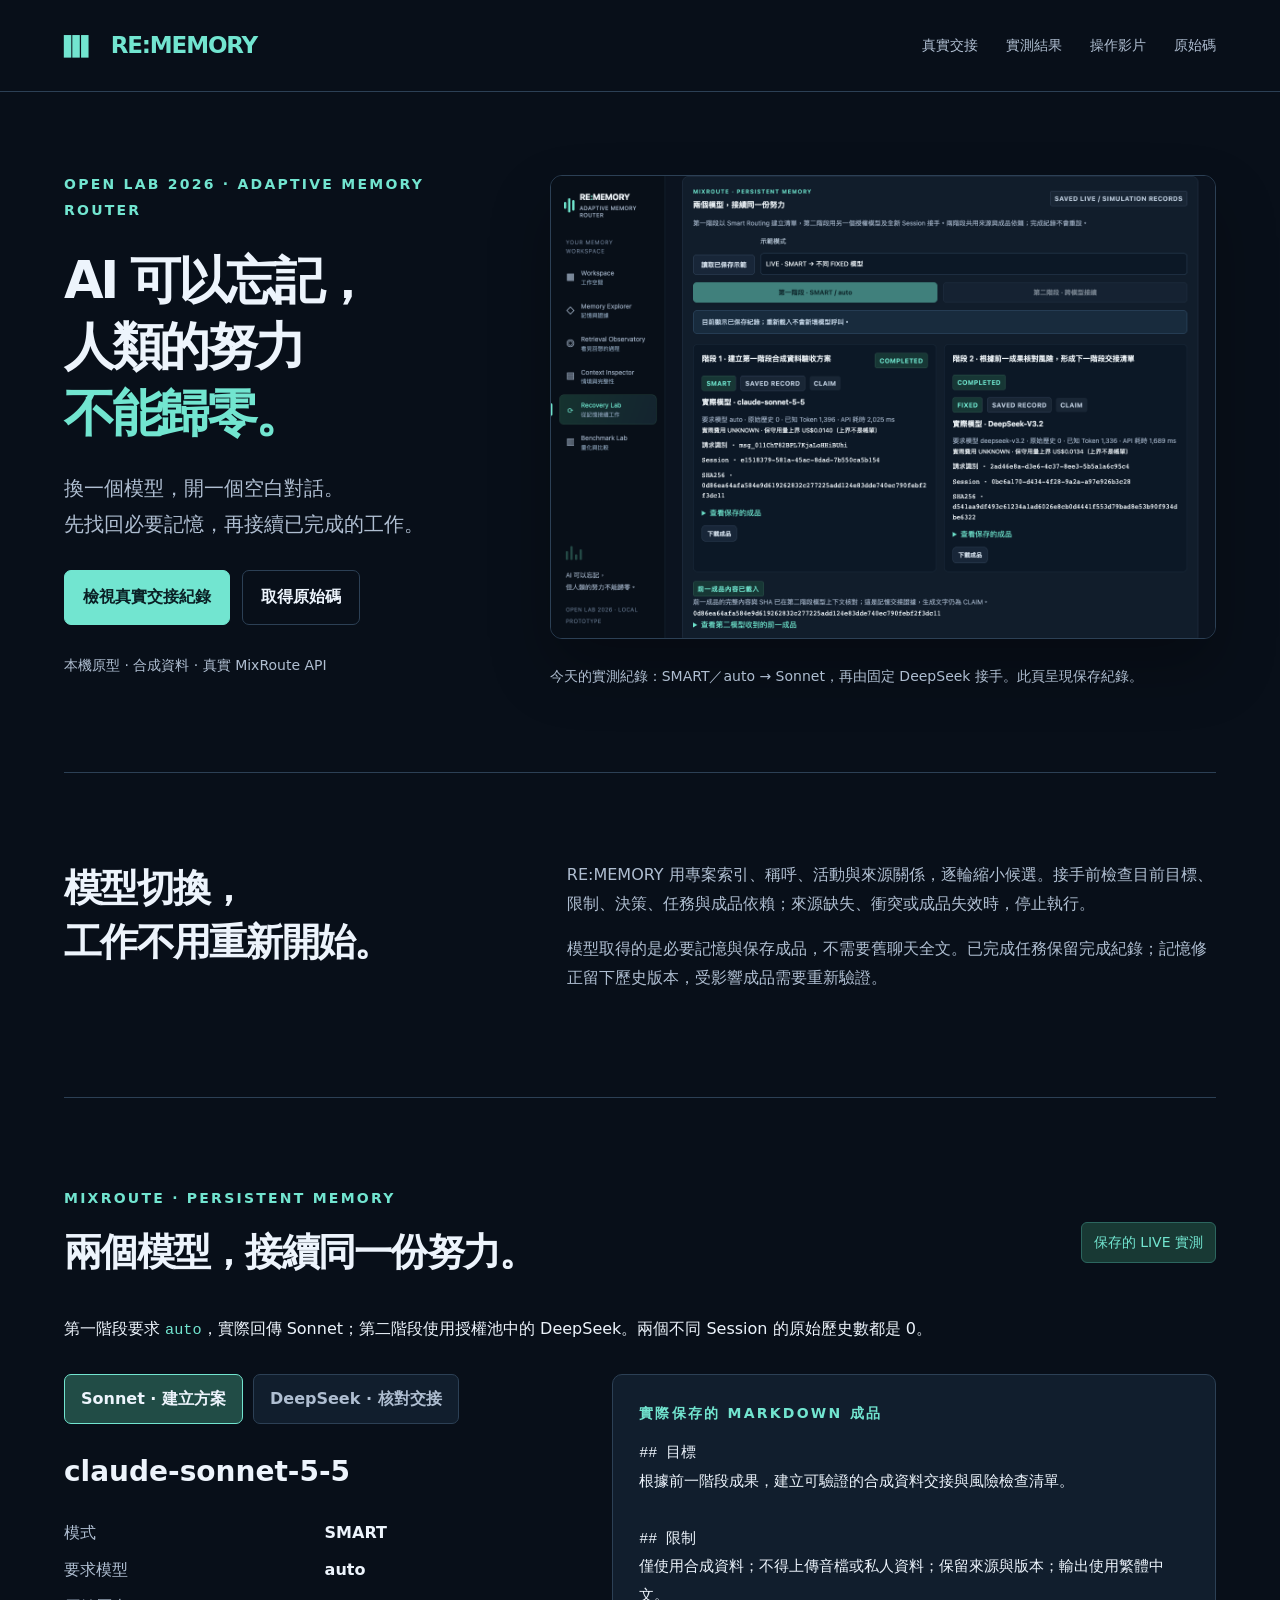
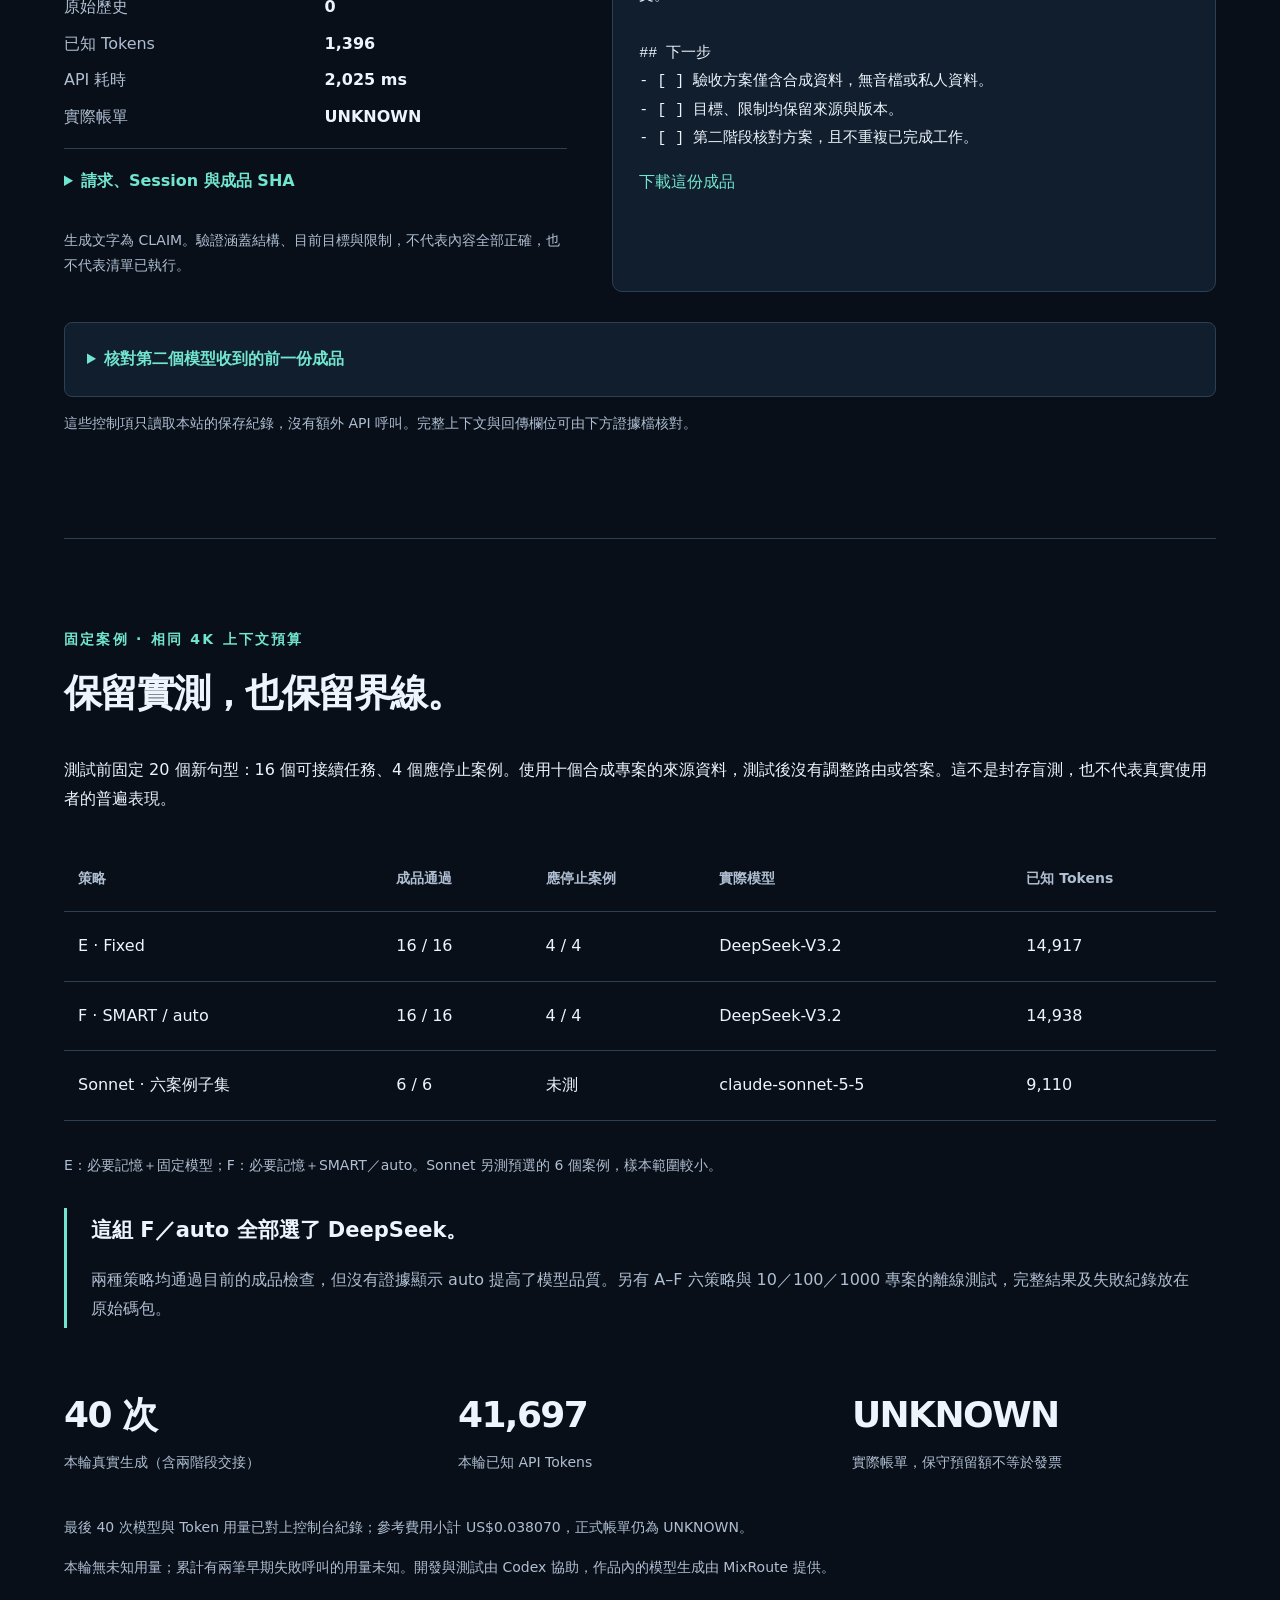
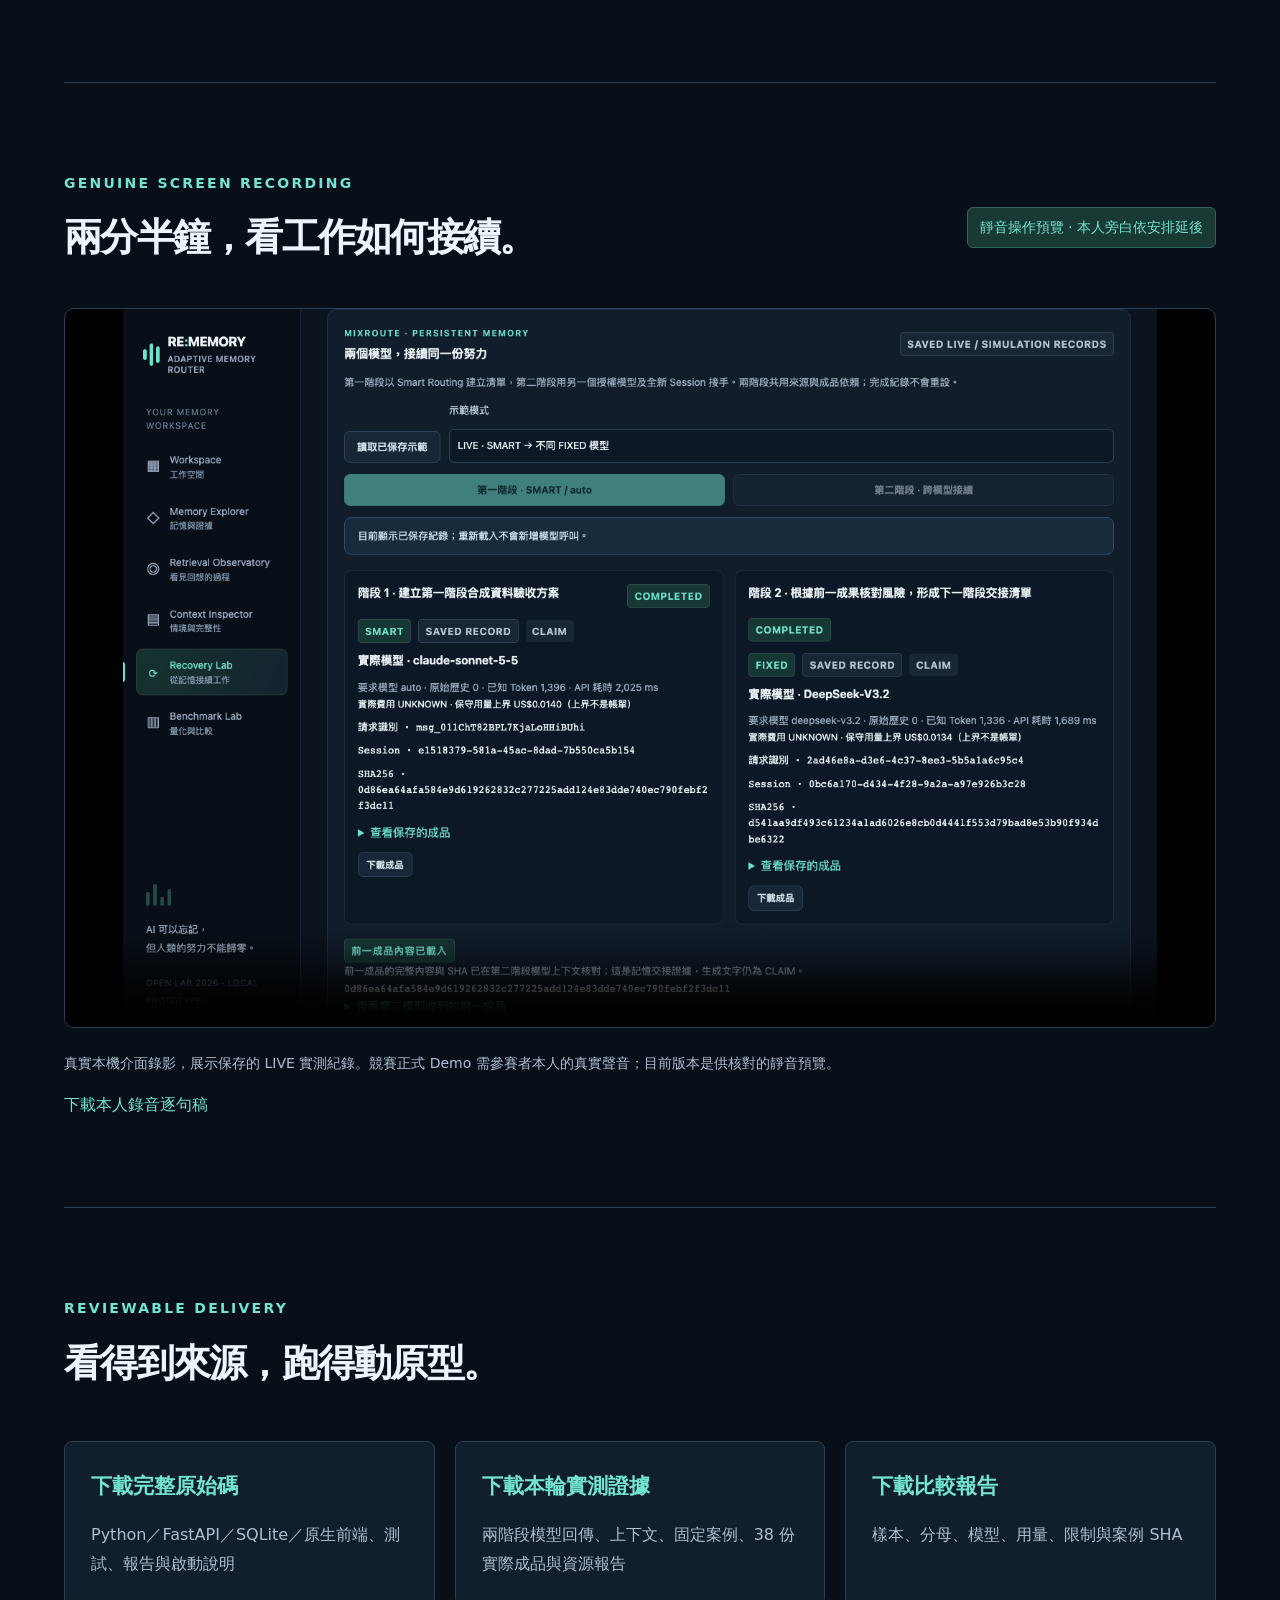
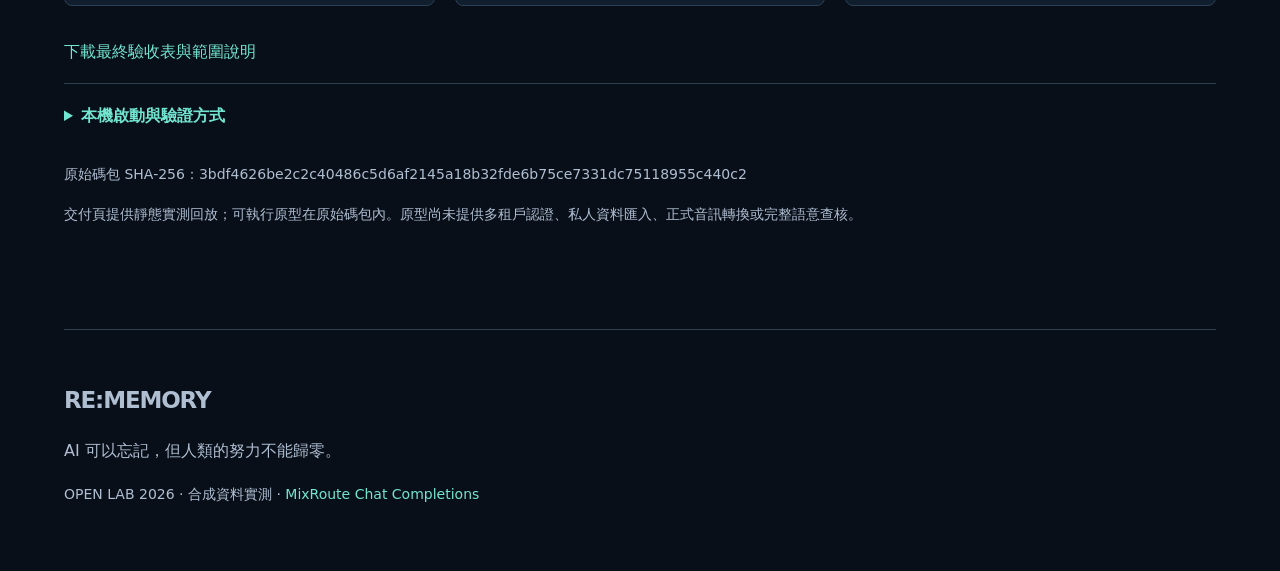
==== index.html @ b406cbd0 "Publish Traditional Chinese page and verified release downloads" ====
<!doctype html>
<html lang="zh-Hant"><head><meta charset="utf-8"><meta name="viewport" content="width=device-width,initial-scale=1"><meta name="description" content="RE:MEMORY 以持久化記憶，讓 MixRoute 模型在空白對話中接續既有成果。OPEN LAB 2026 合成資料實測與原始碼。"><title>RE:MEMORY · 讓努力被接續</title><link rel="stylesheet" href="style.css"><script src="app.js" defer></script></head>
<body><a class="skip" href="#main">跳至主要內容</a><header><a class="brand" href="#"><span class="mark" aria-hidden="true">▌▌▌</span> RE:MEMORY</a><nav aria-label="主要導覽"><a href="#handoff">真實交接</a><a href="#experiment">實測結果</a><a href="#demo">操作影片</a><a href="#download">原始碼</a></nav></header>
<main id="main"><section class="hero"><div><p class="eyebrow">OPEN LAB 2026 · ADAPTIVE MEMORY ROUTER</p><h1>AI 可以忘記，<br>人類的努力<br><em>不能歸零。</em></h1><p class="lead">換一個模型，開一個空白對話。<br>先找回必要記憶，再接續已完成的工作。</p><div class="actions"><a class="button" href="#handoff">檢視真實交接紀錄</a><a class="button secondary" href="#download">取得原始碼</a></div><p class="note">本機原型 · 合成資料 · 真實 MixRoute API</p></div><figure><img src="assets/live-interface.png" alt="RE:MEMORY 本機介面：Sonnet 與 DeepSeek 的保存成品、空白 Session 和前一成品載入證據" width="1440" height="1000"><figcaption>今天的實測紀錄：SMART／auto → Sonnet，再由固定 DeepSeek 接手。此頁呈現保存紀錄。</figcaption></figure></section>
<section class="principle"><h2>模型切換，<br>工作不用重新開始。</h2><div><p>RE:MEMORY 用專案索引、稱呼、活動與來源關係，逐輪縮小候選。接手前檢查目前目標、限制、決策、任務與成品依賴；來源缺失、衝突或成品失效時，停止執行。</p><p>模型取得的是必要記憶與保存成品，不需要舊聊天全文。已完成任務保留完成紀錄；記憶修正留下歷史版本，受影響成品需要重新驗證。</p></div></section>
<section id="handoff"><div class="section-heading"><div><p class="eyebrow">MIXROUTE · PERSISTENT MEMORY</p><h2>兩個模型，接續同一份努力。</h2></div><span class="badge">保存的 LIVE 實測</span></div><p>第一階段要求 <code>auto</code>，實際回傳 Sonnet；第二階段使用授權池中的 DeepSeek。兩個不同 Session 的原始歷史數都是 0。</p><div class="handoff"><div><div class="stage-selector" role="group" aria-label="檢視交接階段"><button id="stage1" aria-pressed="true">Sonnet · 建立方案</button><button id="stage2" aria-pressed="false">DeepSeek · 核對交接</button></div><h3 id="model-name"></h3><dl id="call-stats"></dl><details><summary>請求、Session 與成品 SHA</summary><div id="identifiers" class="mono"></div></details><p class="note">生成文字為 CLAIM。驗證涵蓋結構、目前目標與限制，不代表內容全部正確，也不代表清單已執行。</p></div><div class="artifact"><p class="eyebrow">實際保存的 MARKDOWN 成品</p><pre id="artifact-content" tabindex="0"></pre><a id="artifact-download" class="text-link" download>下載這份成品</a></div></div><details class="proof"><summary>核對第二個模型收到的前一份成品</summary><p id="proof-status"></p><p class="mono" id="proof-sha"></p><pre id="prior-content" tabindex="0"></pre></details><p class="note">這些控制項只讀取本站的保存紀錄，沒有額外 API 呼叫。完整上下文與回傳欄位可由下方證據檔核對。</p></section>
<section id="experiment"><div class="section-heading"><div><p class="eyebrow">固定案例 · 相同 4K 上下文預算</p><h2>保留實測，也保留界線。</h2></div></div><p>測試前固定 20 個新句型：16 個可接續任務、4 個應停止案例。使用十個合成專案的來源資料，測試後沒有調整路由或答案。這不是封存盲測，也不代表真實使用者的普遍表現。</p><div class="table-wrap"><table><thead><tr><th>策略</th><th>成品通過</th><th>應停止案例</th><th>實際模型</th><th>已知 Tokens</th></tr></thead><tbody id="benchmark-rows"></tbody></table></div><p class="note">E：必要記憶＋固定模型；F：必要記憶＋SMART／auto。Sonnet 另測預選的 6 個案例，樣本範圍較小。</p><div class="finding"><strong>這組 F／auto 全部選了 DeepSeek。</strong><p>兩種策略均通過目前的成品檢查，但沒有證據顯示 auto 提高了模型品質。另有 A–F 六策略與 10／100／1000 專案的離線測試，完整結果及失敗紀錄放在原始碼包。</p></div><div class="measurements"><div><strong>40 次</strong><span>本輪真實生成（含兩階段交接）</span></div><div><strong>41,697</strong><span>本輪已知 API Tokens</span></div><div><strong>UNKNOWN</strong><span>實際帳單，保守預留額不等於發票</span></div></div><p class="note">最後 40 次模型與 Token 用量已對上控制台紀錄；參考費用小計 US$0.038070，正式帳單仍為 UNKNOWN。</p><p class="note">本輪無未知用量；累計有兩筆早期失敗呼叫的用量未知。開發與測試由 Codex 協助，作品內的模型生成由 MixRoute 提供。</p></section>
<section id="demo"><div class="section-heading"><div><p class="eyebrow">GENUINE SCREEN RECORDING</p><h2>兩分半鐘，看工作如何接續。</h2></div><span class="badge" id="video-status">靜音操作預覽 · 本人旁白依安排延後</span></div><video controls preload="metadata" poster="assets/live-interface.png" aria-label="RE:MEMORY 真實操作錄影，靜音預覽"><source src="assets/screen-silent.mp4" type="video/mp4"><p>瀏覽器無法播放，請<a href="assets/screen-silent.mp4" download>下載操作影片</a>。</p></video><p class="note">真實本機介面錄影，展示保存的 LIVE 實測紀錄。競賽正式 Demo 需參賽者本人的真實聲音；目前版本是供核對的靜音預覽。</p><a class="text-link" href="assets/voiceover.txt" download>下載本人錄音逐句稿</a></section>
<section id="download"><div class="section-heading"><div><p class="eyebrow">REVIEWABLE DELIVERY</p><h2>看得到來源，跑得動原型。</h2></div></div><div class="downloads"><a href="assets/RE-MEMORY-source.zip" download><strong>下載完整原始碼</strong><span>Python／FastAPI／SQLite／原生前端、測試、報告與啟動說明</span></a><a href="assets/RE-MEMORY-evidence.zip" download><strong>下載本輪實測證據</strong><span>兩階段模型回傳、上下文、固定案例、38 份實際成品與資源報告</span></a><a href="assets/final-live-summary.md" download><strong>下載比較報告</strong><span>樣本、分母、模型、用量、限制與案例 SHA</span></a></div><p><a class="text-link" href="assets/acceptance.md" download>下載最終驗收表與範圍說明</a></p><details class="setup"><summary>本機啟動與驗證方式</summary><ol><li>解壓縮原始碼，依 README 安裝 Python 3.12 與依賴。</li><li>macOS 執行 <code>./start_mac.sh</code>；Windows 執行 <code>start_windows.bat</code>。</li><li>開啟 <code>http://127.0.0.1:8791</code>。本機 SIMULATION 不需要金鑰，也不消耗模型 Tokens。</li><li>需要真實生成時，將 <code>.env.example</code> 複製為本機 <code>.env</code>，填入自己的 MixRoute Key、授權模型池與核對過的單價。金鑰只留本機。</li><li>進入 Recovery Lab，準備兩階段示範。第一階段 SMART／auto；第二階段使用另一授權模型接續。完成紀錄不重設。</li></ol></details><p class="note" id="source-sha"></p><p class="note">交付頁提供靜態實測回放；可執行原型在原始碼包內。原型尚未提供多租戶認證、私人資料匯入、正式音訊轉換或完整語意查核。</p></section>
</main><footer><div class="brand">RE:MEMORY</div><p>AI 可以忘記，但人類的努力不能歸零。</p><p class="note">OPEN LAB 2026 · 合成資料實測 · <a href="https://api.mixroute.ai/v1/chat/completions">MixRoute Chat Completions</a></p></footer></body></html>
---- style.css ----
:root{color-scheme:dark;--bg:#080f19;--panel:#111e2d;--ink:#edf4fc;--muted:#afbed1;--teal:#72e5d0;--line:#2c4055;--sans:system-ui,-apple-system,BlinkMacSystemFont,"PingFang TC","Noto Sans TC",sans-serif}*{box-sizing:border-box}html{scroll-behavior:smooth;scroll-padding-top:95px}body{margin:0;background:var(--bg);color:var(--ink);font:16px/1.8 var(--sans)}a{color:var(--teal);text-decoration:none}a:hover{text-decoration:underline}button,summary,a:focus-visible{outline-offset:6px}header{padding:25px max(5vw,24px);display:flex;justify-content:space-between;align-items:center;border-bottom:1px solid var(--line);gap:25px}nav{display:flex;gap:28px;flex-wrap:wrap}nav a{font-size:14px;color:var(--muted)}.brand{font-size:23px;font-weight:850;letter-spacing:-.05em;white-space:nowrap}.mark{color:var(--teal);font-size:19px;letter-spacing:-6px;margin-right:14px}.skip{position:absolute;left:10px;top:-100px;z-index:10}.skip:focus{top:10px;background:var(--panel);padding:12px}main{max-width:1440px;margin:auto;padding:0 max(5vw,24px)}section{padding:88px 0;border-bottom:1px solid var(--line)}.hero{display:grid;grid-template-columns:.85fr 1.3fr;gap:50px;align-items:center;padding:80px 0}.eyebrow{font-size:14px;font-weight:750;letter-spacing:.16em;color:var(--teal);margin-top:0}h1{font-size:clamp(36px,4vw,64px);line-height:1.3;letter-spacing:-.065em;margin:24px 0}h1 em{font-style:normal;color:var(--teal)}h2{font-size:clamp(28px,3vw,42px);line-height:1.4;letter-spacing:-.045em;margin:0 0 20px}h3{font-size:28px;line-height:1.4;overflow-wrap:anywhere}.lead{font-size:20px;color:var(--muted)}figure{margin:0}figure img{width:100%;height:auto;border:1px solid var(--line);border-radius:12px;box-shadow:0 30px 60px #0004}figcaption{font-size:14px;color:var(--muted);margin-top:16px}.actions{display:flex;gap:12px;flex-wrap:wrap;margin:28px 0}.button{padding:12px 18px;background:var(--teal);color:#0a2025;font-weight:750;border:1px solid var(--teal);border-radius:7px;font-size:16px}.secondary{background:transparent;color:var(--ink);border-color:var(--line)}.note{font-size:14px;color:var(--muted);overflow-wrap:anywhere}.principle{display:grid;grid-template-columns:.8fr 1.2fr;gap:70px}.principle p{margin-top:0;color:var(--muted)}.section-heading{display:flex;justify-content:space-between;align-items:center;gap:20px}.badge{display:inline-block;border:1px solid #2c665f;background:#183934;color:var(--teal);border-radius:6px;padding:7px 12px;font-size:14px;white-space:nowrap}.handoff{display:grid;grid-template-columns:1fr 1.2fr;gap:45px;margin:30px 0}.stage-selector{display:flex;gap:10px}.stage-selector button{font:600 16px/1.5 var(--sans);padding:12px 16px;cursor:pointer;background:var(--panel);border:1px solid var(--line);border-radius:7px;color:var(--muted)}.stage-selector button[aria-pressed=true]{background:#214c46;border-color:var(--teal);color:var(--ink)}dl{display:grid;grid-template-columns:1fr 1fr;gap:8px 18px}dt{color:var(--muted)}dd{margin:0;font-weight:700;overflow-wrap:anywhere}.artifact{padding:26px;background:var(--panel);border:1px solid var(--line);border-radius:10px}pre{font:15px/1.9 ui-monospace,SFMono-Regular,Menlo,monospace;white-space:pre-wrap;overflow-wrap:anywhere;max-height:420px;overflow:auto;margin:14px 0}.mono{font:14px/1.8 ui-monospace,SFMono-Regular,Menlo,monospace;overflow-wrap:anywhere}.mono p{margin:15px 0}details{border-top:1px solid var(--line);padding:18px 0}summary{cursor:pointer;font-weight:700;color:var(--teal)}.proof{padding:22px;border:1px solid var(--line);border-radius:8px;background:var(--panel)}.proof pre{max-height:320px}.table-wrap{overflow-x:auto;margin:32px 0}table{width:100%;border-collapse:collapse;text-align:left}th,td{padding:20px 14px;border-bottom:1px solid var(--line);white-space:nowrap}th{font-size:14px;color:var(--muted)}.finding{border-left:3px solid var(--teal);padding:4px 24px;margin:30px 0}.finding strong{font-size:21px}.finding p{margin-bottom:0;color:var(--muted)}.measurements{display:grid;grid-template-columns:repeat(3,1fr);gap:30px;padding:25px 0}.measurements strong{display:block;font-size:36px;letter-spacing:-.045em}.measurements span{color:var(--muted);font-size:14px}video{width:100%;max-height:720px;background:#000;border:1px solid var(--line);border-radius:10px;margin-top:24px}.downloads{display:grid;grid-template-columns:repeat(3,1fr);gap:20px;margin:32px 0}.downloads a{display:block;padding:26px;background:var(--panel);border:1px solid var(--line);border-radius:8px;color:var(--ink)}.downloads strong{display:block;font-size:21px;color:var(--teal)}.downloads span{display:block;margin-top:15px;font-size:16px;color:var(--muted)}code{color:var(--teal);font-size:.95em}li{margin:15px 0}footer{max-width:1440px;margin:auto;padding:50px max(5vw,24px);color:var(--muted)}@media(max-width:1000px){.hero{grid-template-columns:1fr;gap:35px}figure{max-width:850px}.principle{gap:30px}.handoff{gap:25px}.section-heading{align-items:flex-start;flex-direction:column}.downloads{grid-template-columns:1fr}.downloads a{padding:22px}.hero h1 br:nth-of-type(2){display:none}}@media(max-width:700px){header{align-items:flex-start;flex-direction:column;padding:22px}nav{gap:22px}main{padding:0 22px}section{padding:55px 0}.hero{padding:45px 0}.hero h1 br:nth-of-type(2){display:inline}.principle,.handoff{grid-template-columns:1fr;gap:18px}.measurements{grid-template-columns:1fr;gap:20px}.badge{white-space:normal}.stage-selector{flex-wrap:wrap}.stage-selector button{flex:1;font-size:14px}h3{font-size:25px}.artifact{padding:18px}dl{grid-template-columns:1fr 1fr}footer{padding:40px 22px}}
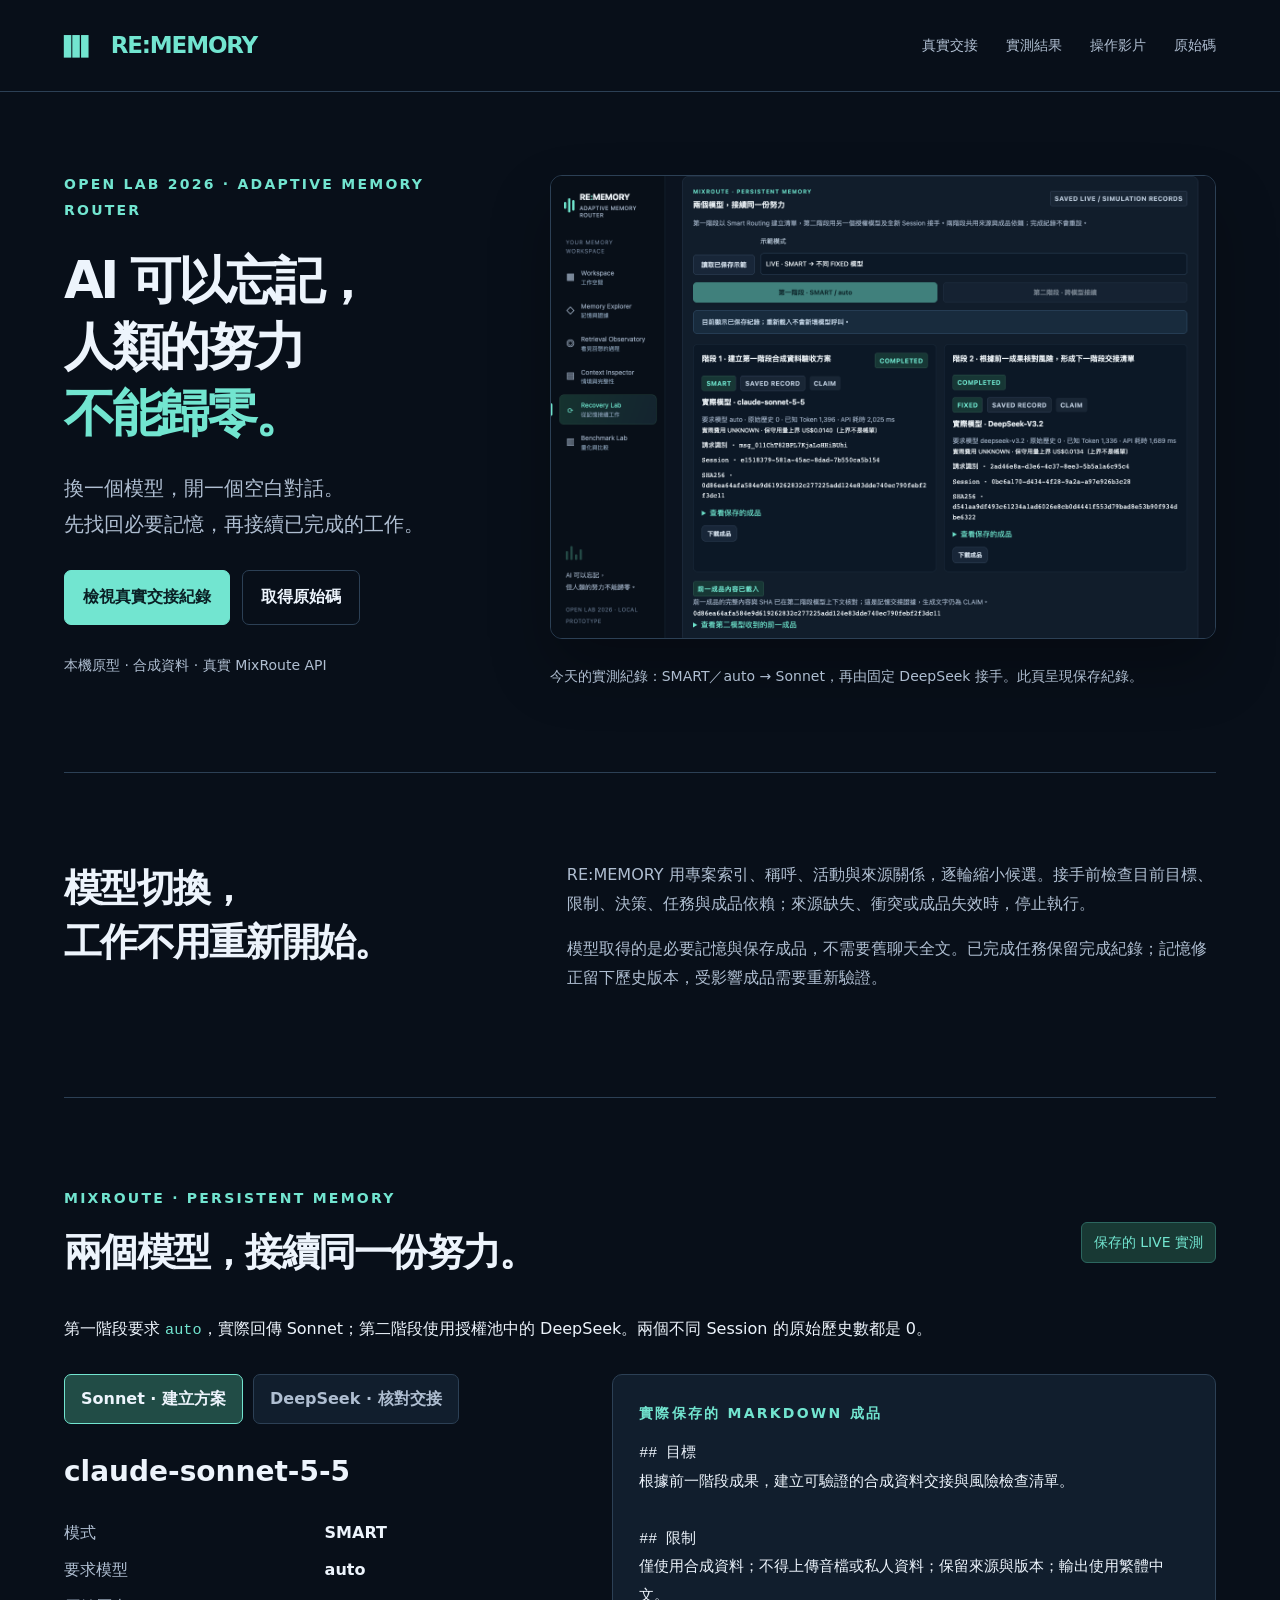
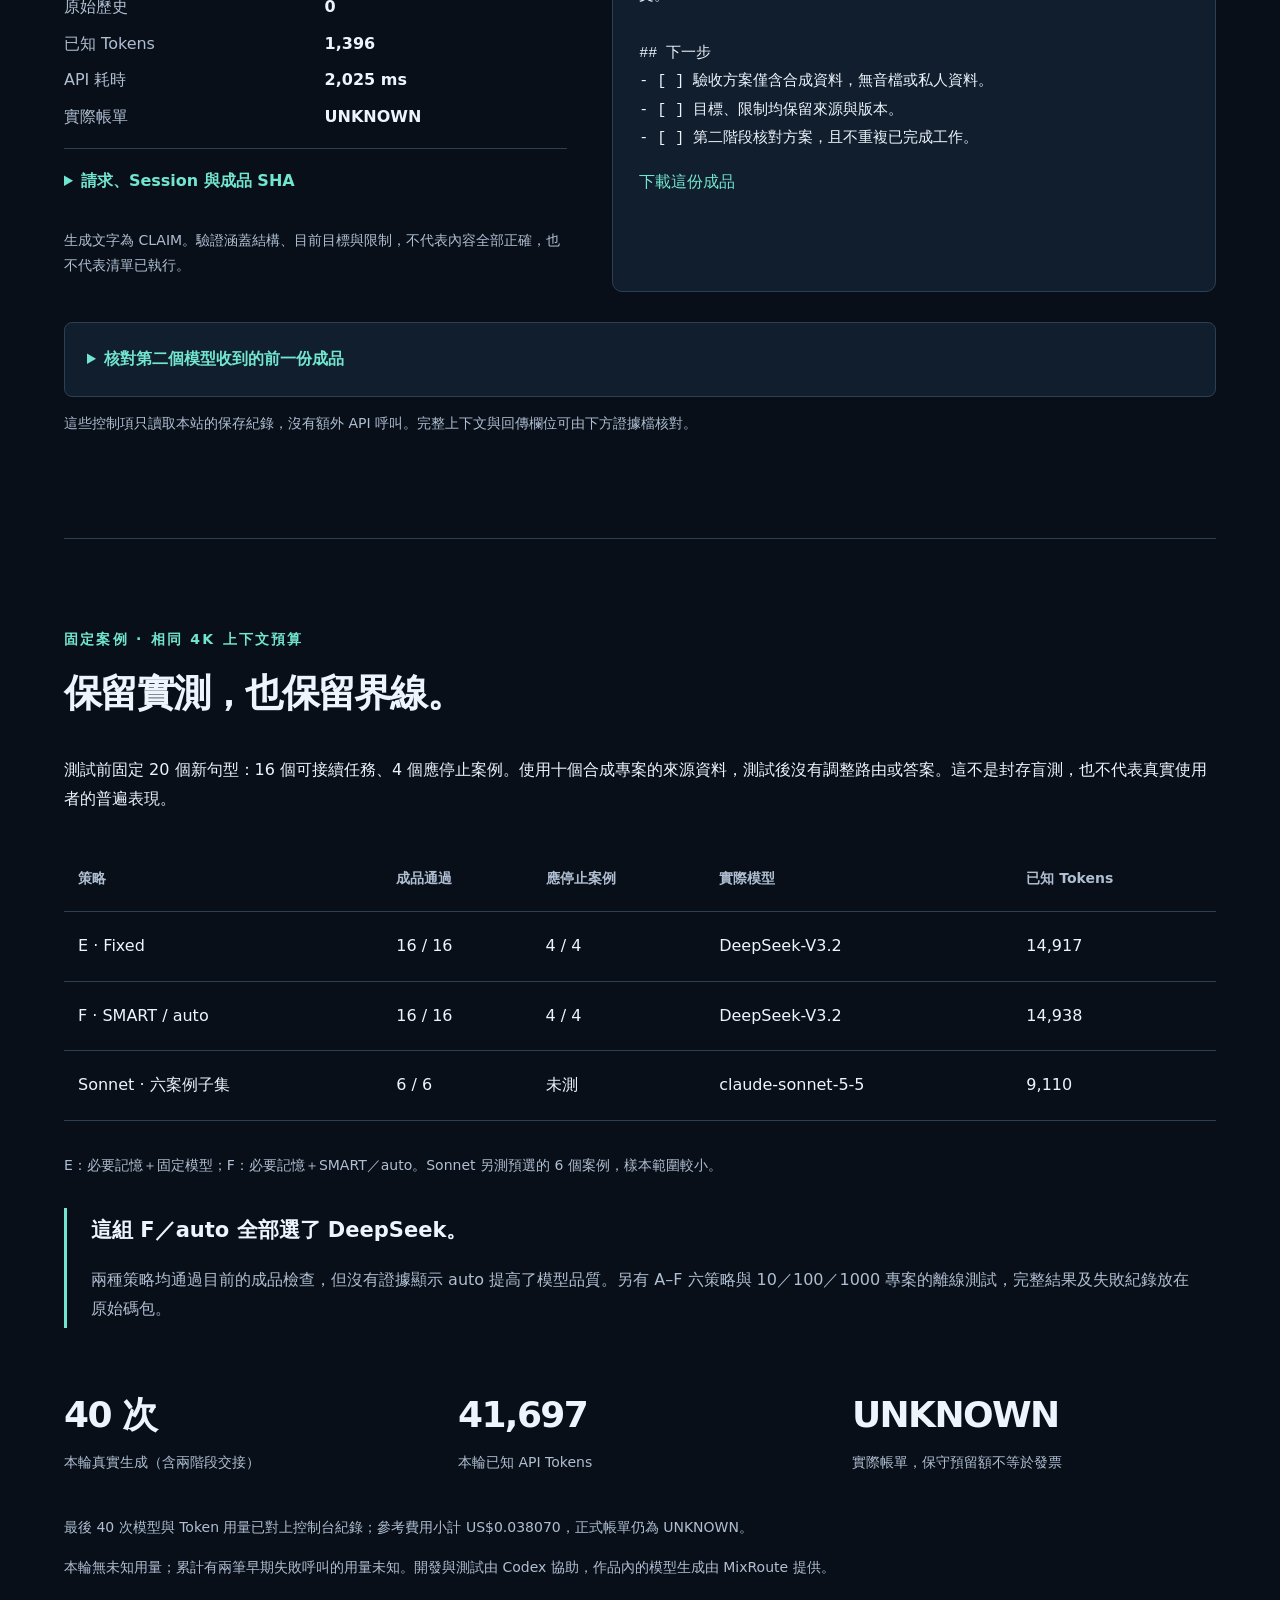
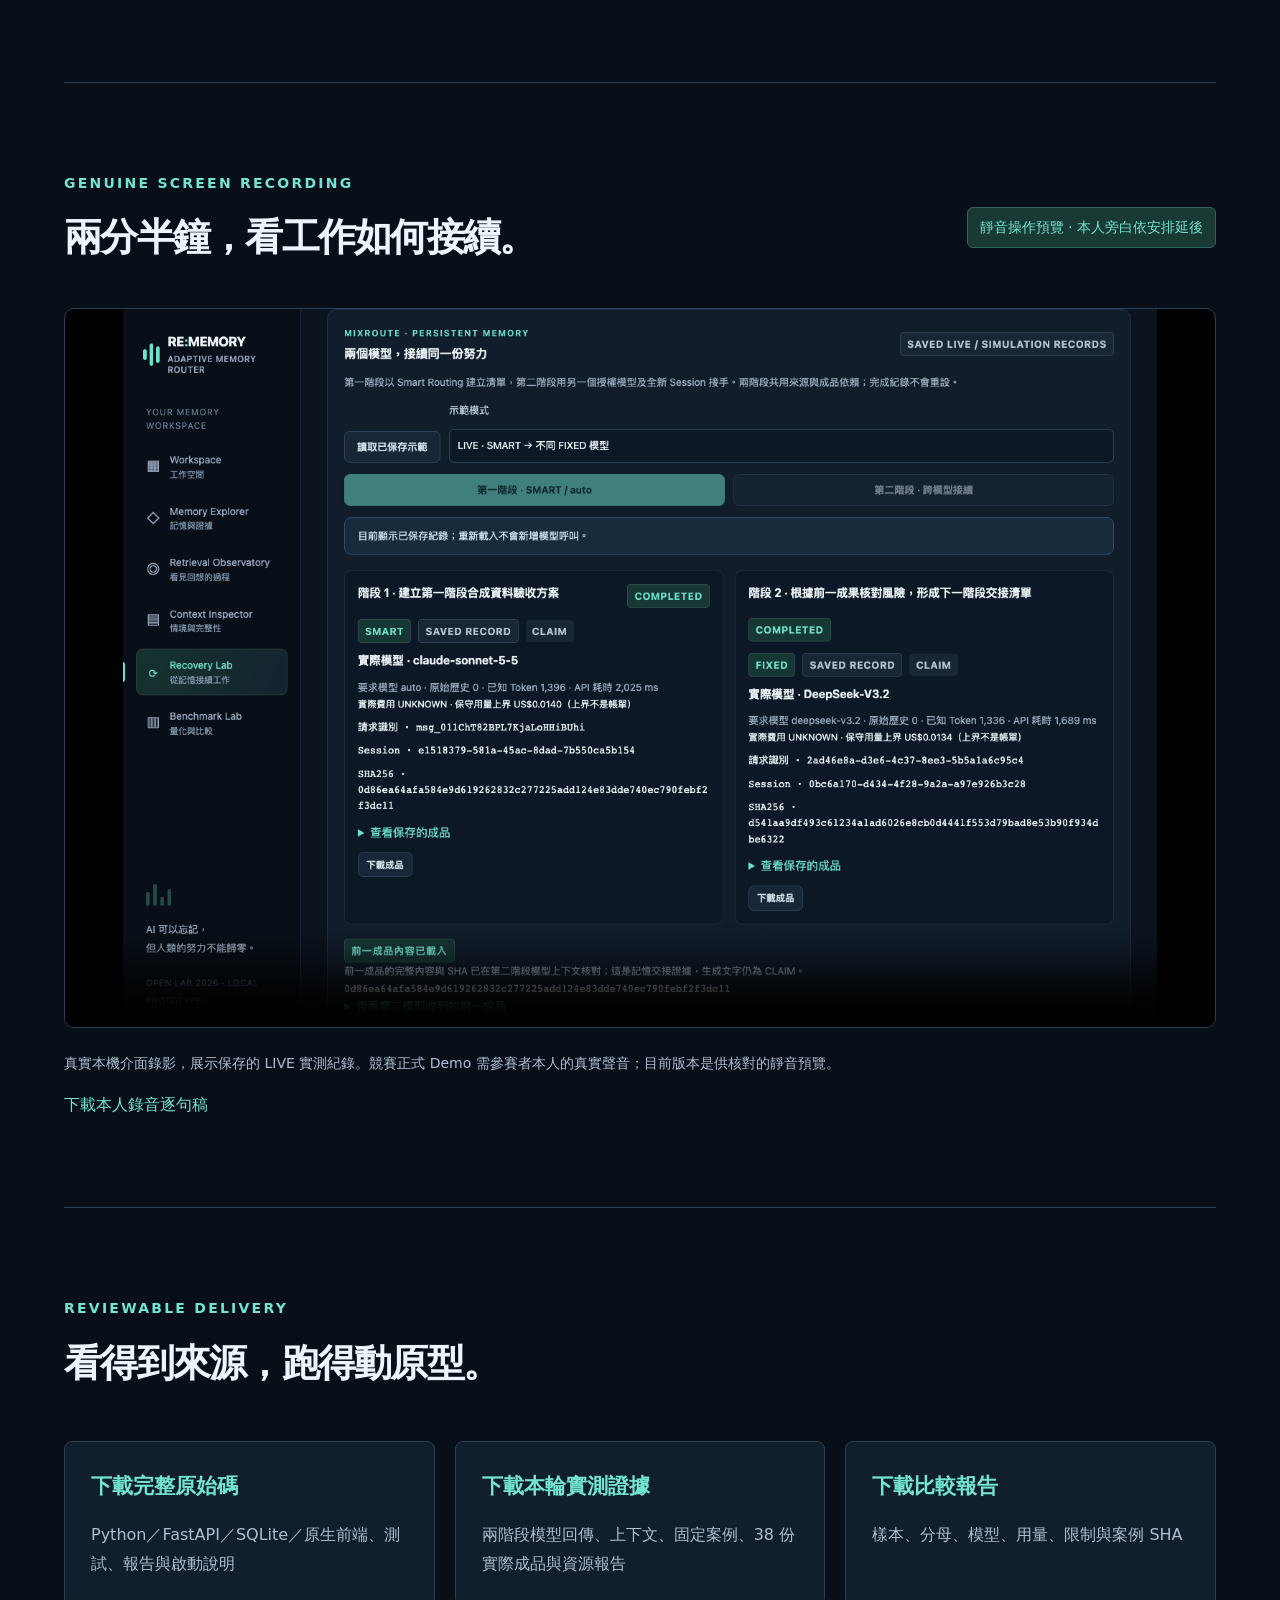
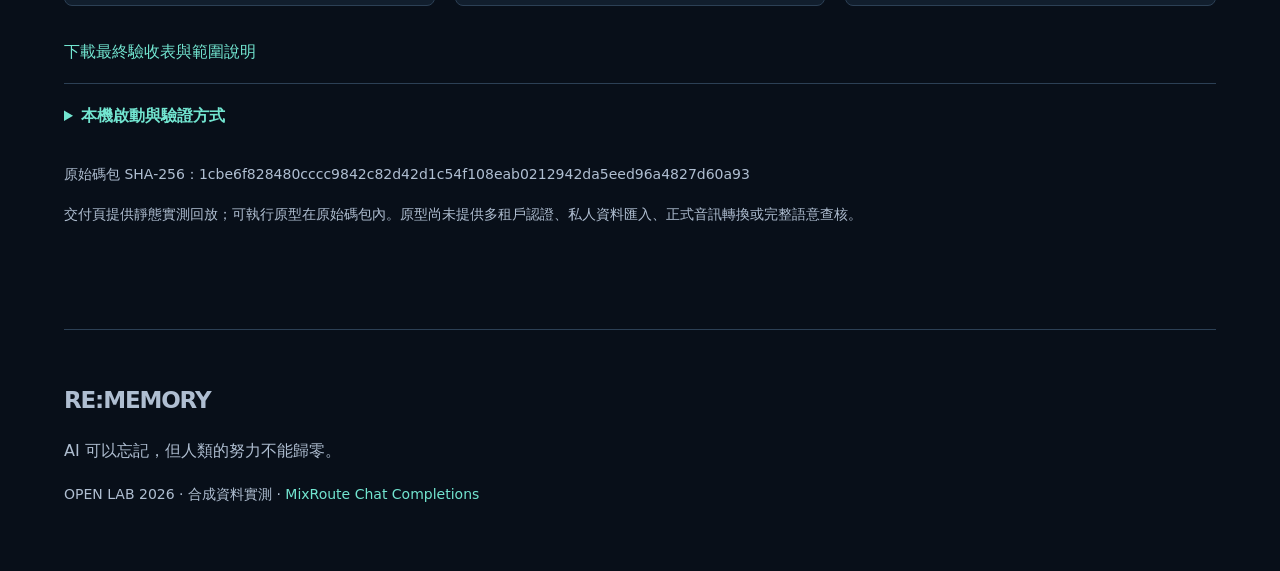
==== commit bc154087: "Update three-step usage and verified source download" ====
--- a/index.html
+++ b/index.html
@@ -6,5 +6,5 @@
 <section id="handoff"><div class="section-heading"><div><p class="eyebrow">MIXROUTE · PERSISTENT MEMORY</p><h2>兩個模型，接續同一份努力。</h2></div><span class="badge">保存的 LIVE 實測</span></div><p>第一階段要求 <code>auto</code>，實際回傳 Sonnet；第二階段使用授權池中的 DeepSeek。兩個不同 Session 的原始歷史數都是 0。</p><div class="handoff"><div><div class="stage-selector" role="group" aria-label="檢視交接階段"><button id="stage1" aria-pressed="true">Sonnet · 建立方案</button><button id="stage2" aria-pressed="false">DeepSeek · 核對交接</button></div><h3 id="model-name"></h3><dl id="call-stats"></dl><details><summary>請求、Session 與成品 SHA</summary><div id="identifiers" class="mono"></div></details><p class="note">生成文字為 CLAIM。驗證涵蓋結構、目前目標與限制，不代表內容全部正確，也不代表清單已執行。</p></div><div class="artifact"><p class="eyebrow">實際保存的 MARKDOWN 成品</p><pre id="artifact-content" tabindex="0"></pre><a id="artifact-download" class="text-link" download>下載這份成品</a></div></div><details class="proof"><summary>核對第二個模型收到的前一份成品</summary><p id="proof-status"></p><p class="mono" id="proof-sha"></p><pre id="prior-content" tabindex="0"></pre></details><p class="note">這些控制項只讀取本站的保存紀錄，沒有額外 API 呼叫。完整上下文與回傳欄位可由下方證據檔核對。</p></section>
 <section id="experiment"><div class="section-heading"><div><p class="eyebrow">固定案例 · 相同 4K 上下文預算</p><h2>保留實測，也保留界線。</h2></div></div><p>測試前固定 20 個新句型：16 個可接續任務、4 個應停止案例。使用十個合成專案的來源資料，測試後沒有調整路由或答案。這不是封存盲測，也不代表真實使用者的普遍表現。</p><div class="table-wrap"><table><thead><tr><th>策略</th><th>成品通過</th><th>應停止案例</th><th>實際模型</th><th>已知 Tokens</th></tr></thead><tbody id="benchmark-rows"></tbody></table></div><p class="note">E：必要記憶＋固定模型；F：必要記憶＋SMART／auto。Sonnet 另測預選的 6 個案例，樣本範圍較小。</p><div class="finding"><strong>這組 F／auto 全部選了 DeepSeek。</strong><p>兩種策略均通過目前的成品檢查，但沒有證據顯示 auto 提高了模型品質。另有 A–F 六策略與 10／100／1000 專案的離線測試，完整結果及失敗紀錄放在原始碼包。</p></div><div class="measurements"><div><strong>40 次</strong><span>本輪真實生成（含兩階段交接）</span></div><div><strong>41,697</strong><span>本輪已知 API Tokens</span></div><div><strong>UNKNOWN</strong><span>實際帳單，保守預留額不等於發票</span></div></div><p class="note">最後 40 次模型與 Token 用量已對上控制台紀錄；參考費用小計 US$0.038070，正式帳單仍為 UNKNOWN。</p><p class="note">本輪無未知用量；累計有兩筆早期失敗呼叫的用量未知。開發與測試由 Codex 協助，作品內的模型生成由 MixRoute 提供。</p></section>
 <section id="demo"><div class="section-heading"><div><p class="eyebrow">GENUINE SCREEN RECORDING</p><h2>兩分半鐘，看工作如何接續。</h2></div><span class="badge" id="video-status">靜音操作預覽 · 本人旁白依安排延後</span></div><video controls preload="metadata" poster="assets/live-interface.png" aria-label="RE:MEMORY 真實操作錄影，靜音預覽"><source src="assets/screen-silent.mp4" type="video/mp4"><p>瀏覽器無法播放，請<a href="assets/screen-silent.mp4" download>下載操作影片</a>。</p></video><p class="note">真實本機介面錄影，展示保存的 LIVE 實測紀錄。競賽正式 Demo 需參賽者本人的真實聲音；目前版本是供核對的靜音預覽。</p><a class="text-link" href="assets/voiceover.txt" download>下載本人錄音逐句稿</a></section>
-<section id="download"><div class="section-heading"><div><p class="eyebrow">REVIEWABLE DELIVERY</p><h2>看得到來源，跑得動原型。</h2></div></div><div class="downloads"><a href="assets/RE-MEMORY-source.zip" download><strong>下載完整原始碼</strong><span>Python／FastAPI／SQLite／原生前端、測試、報告與啟動說明</span></a><a href="assets/RE-MEMORY-evidence.zip" download><strong>下載本輪實測證據</strong><span>兩階段模型回傳、上下文、固定案例、38 份實際成品與資源報告</span></a><a href="assets/final-live-summary.md" download><strong>下載比較報告</strong><span>樣本、分母、模型、用量、限制與案例 SHA</span></a></div><p><a class="text-link" href="assets/acceptance.md" download>下載最終驗收表與範圍說明</a></p><details class="setup"><summary>本機啟動與驗證方式</summary><ol><li>解壓縮原始碼，依 README 安裝 Python 3.12 與依賴。</li><li>macOS 執行 <code>./start_mac.sh</code>；Windows 執行 <code>start_windows.bat</code>。</li><li>開啟 <code>http://127.0.0.1:8791</code>。本機 SIMULATION 不需要金鑰，也不消耗模型 Tokens。</li><li>需要真實生成時，將 <code>.env.example</code> 複製為本機 <code>.env</code>，填入自己的 MixRoute Key、授權模型池與核對過的單價。金鑰只留本機。</li><li>進入 Recovery Lab，準備兩階段示範。第一階段 SMART／auto；第二階段使用另一授權模型接續。完成紀錄不重設。</li></ol></details><p class="note" id="source-sha"></p><p class="note">交付頁提供靜態實測回放；可執行原型在原始碼包內。原型尚未提供多租戶認證、私人資料匯入、正式音訊轉換或完整語意查核。</p></section>
+<section id="download"><div class="section-heading"><div><p class="eyebrow">REVIEWABLE DELIVERY</p><h2>看得到來源，跑得動原型。</h2></div></div><div class="downloads"><a href="assets/RE-MEMORY-source.zip" download><strong>下載完整原始碼</strong><span>Python／FastAPI／SQLite／原生前端、測試、報告與啟動說明</span></a><a href="assets/RE-MEMORY-evidence.zip" download><strong>下載本輪實測證據</strong><span>兩階段模型回傳、上下文、固定案例、38 份實際成品與資源報告</span></a><a href="assets/final-live-summary.md" download><strong>下載比較報告</strong><span>樣本、分母、模型、用量、限制與案例 SHA</span></a></div><p><a class="text-link" href="assets/acceptance.md" download>下載最終驗收表與範圍說明</a></p><details class="setup"><summary>本機啟動與驗證方式</summary><ol><li>解壓縮原始碼，依 README 安裝 Python 3.12 與依賴。</li><li>macOS 執行 <code>./start_mac.sh</code>；Windows 執行 <code>start_windows.bat</code>。</li><li>開啟 <code>http://127.0.0.1:8791</code>。本機 SIMULATION 不需要金鑰，也不消耗模型 Tokens。</li><li>需要真實生成時，將 <code>.env.example</code> 複製為本機 <code>.env</code>，填入自己的 MixRoute Key、授權模型池與核對過的單價。金鑰只留本機。</li><li>首頁使用三步驟：輸入需求 → 找回並確認專案 → 取得成果。選擇 MixRoute 自動選模（SMART），按下確認專案並接續；系統自動建立空白工作階段。已完成的工作會直接讀取成果，不重複呼叫 API。</li></ol></details><p class="note" id="source-sha"></p><p class="note">交付頁提供靜態實測回放；可執行原型在原始碼包內。原型尚未提供多租戶認證、私人資料匯入、正式音訊轉換或完整語意查核。</p></section>
 </main><footer><div class="brand">RE:MEMORY</div><p>AI 可以忘記，但人類的努力不能歸零。</p><p class="note">OPEN LAB 2026 · 合成資料實測 · <a href="https://api.mixroute.ai/v1/chat/completions">MixRoute Chat Completions</a></p></footer></body></html>
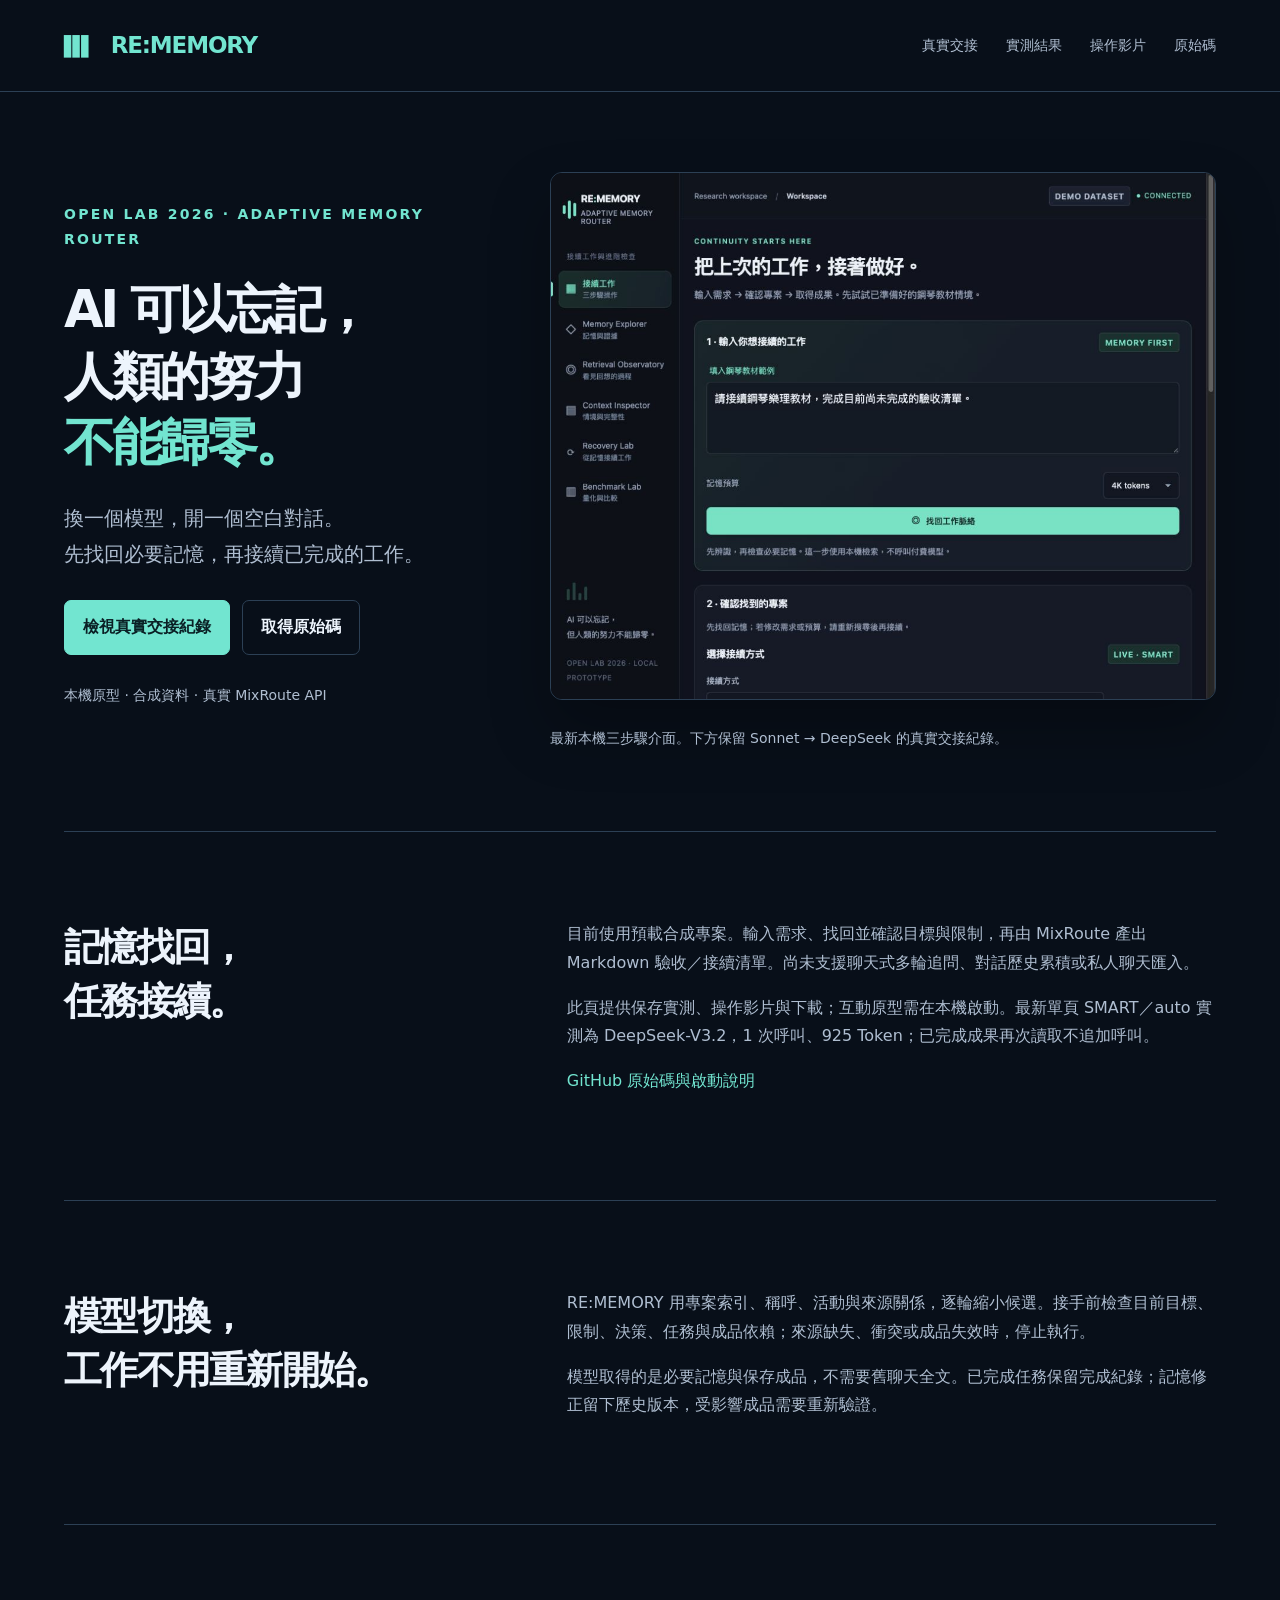
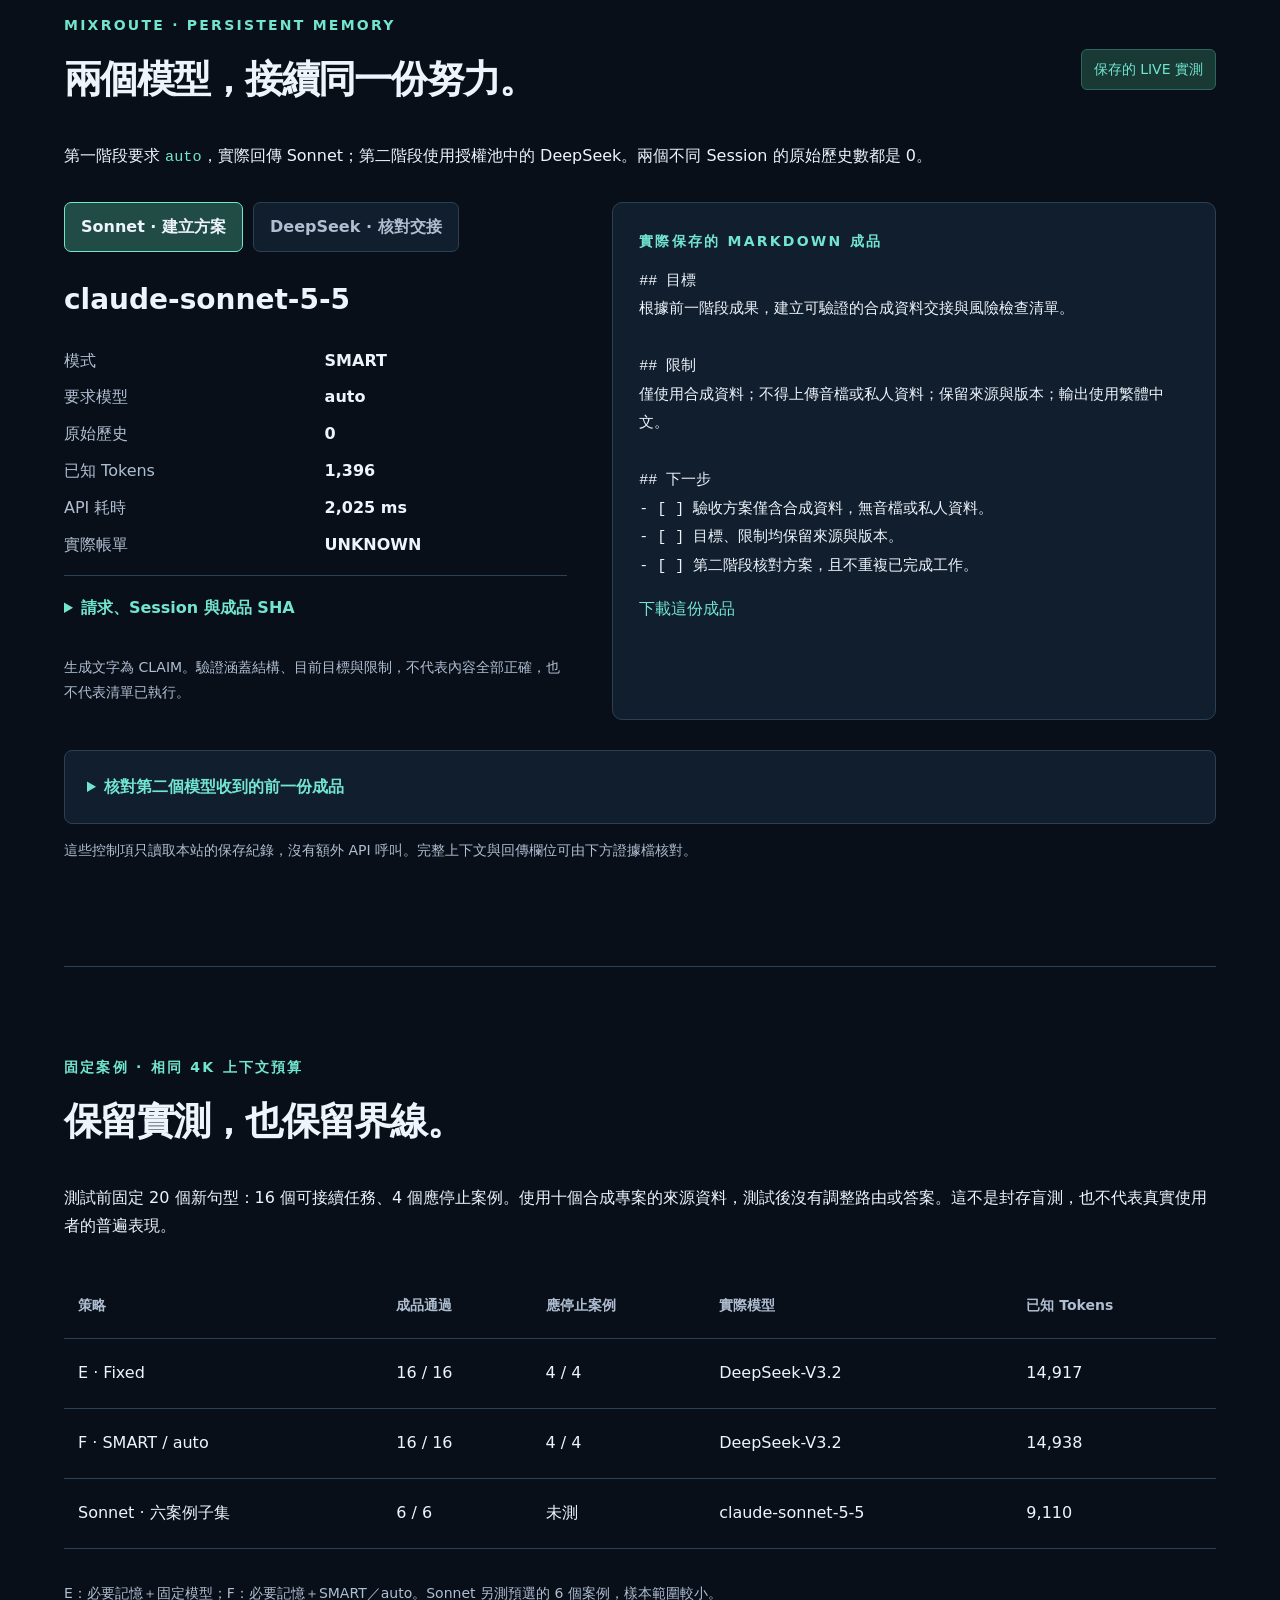
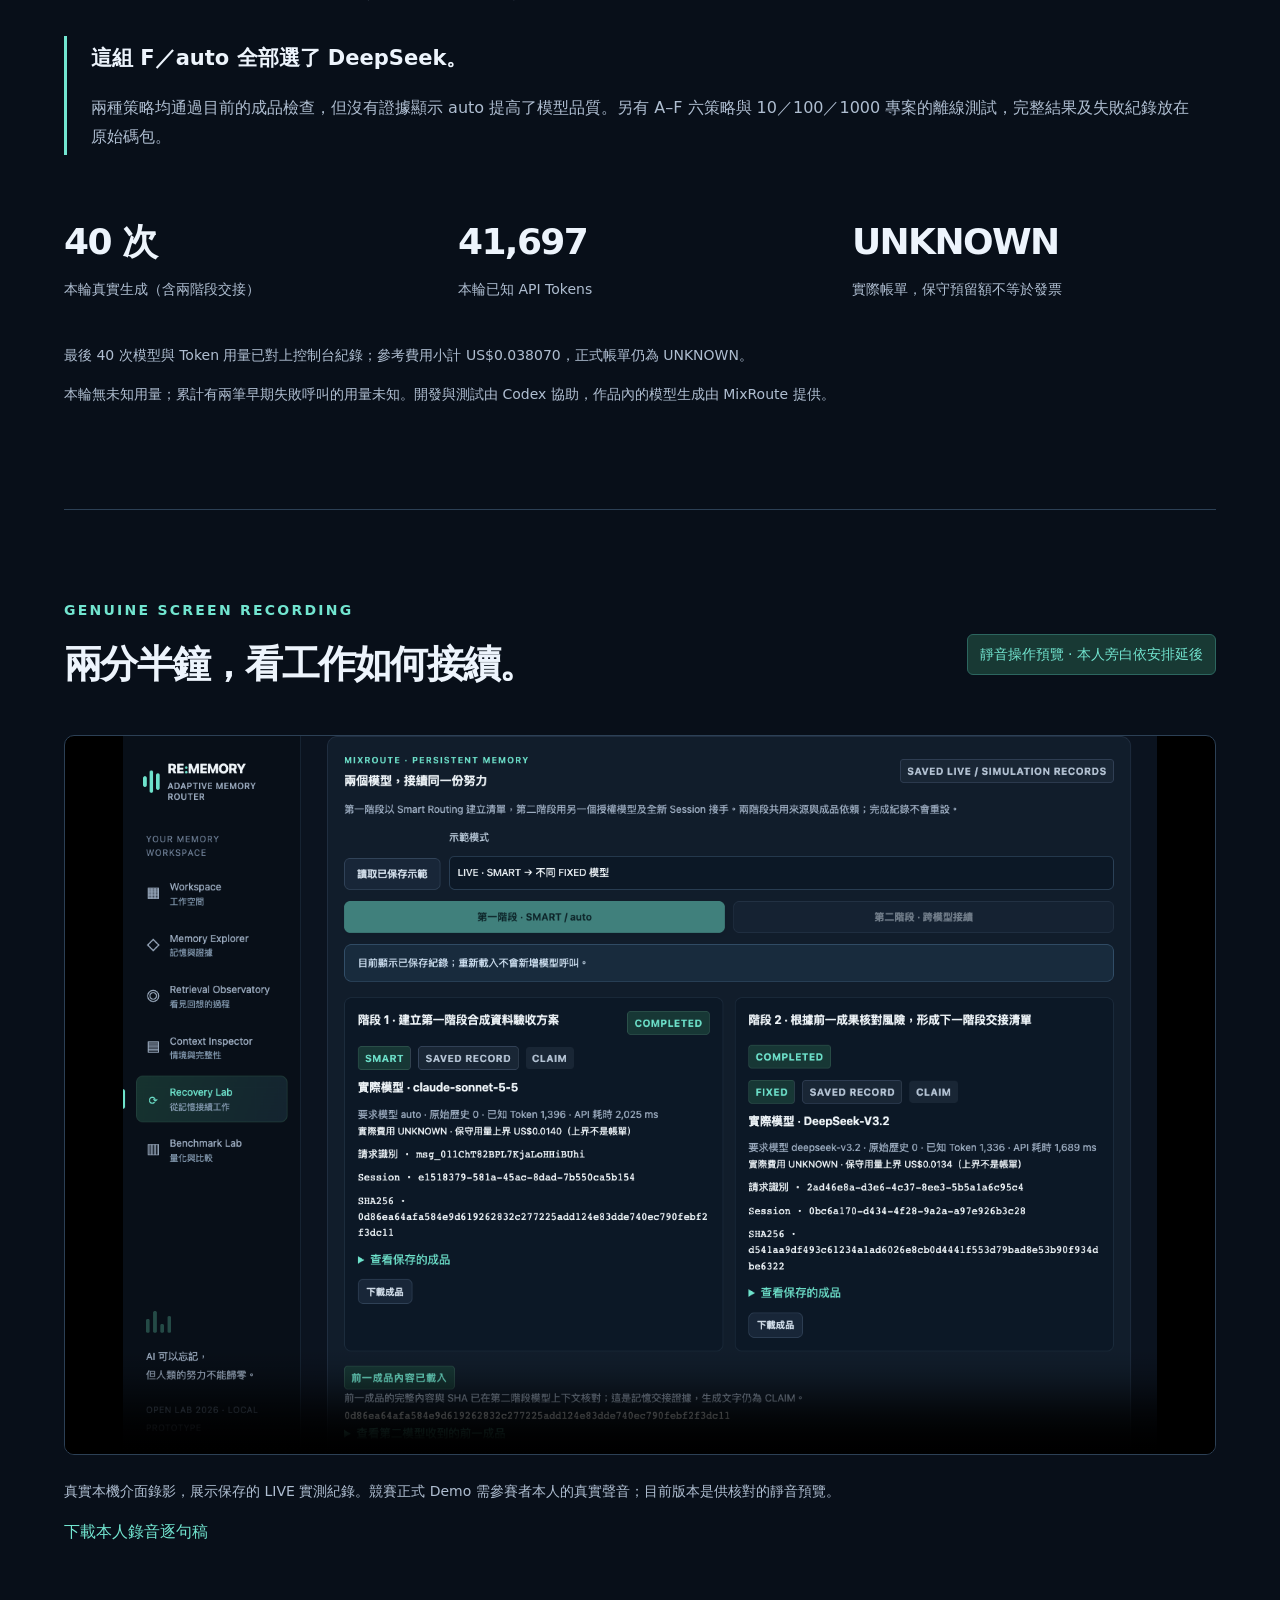
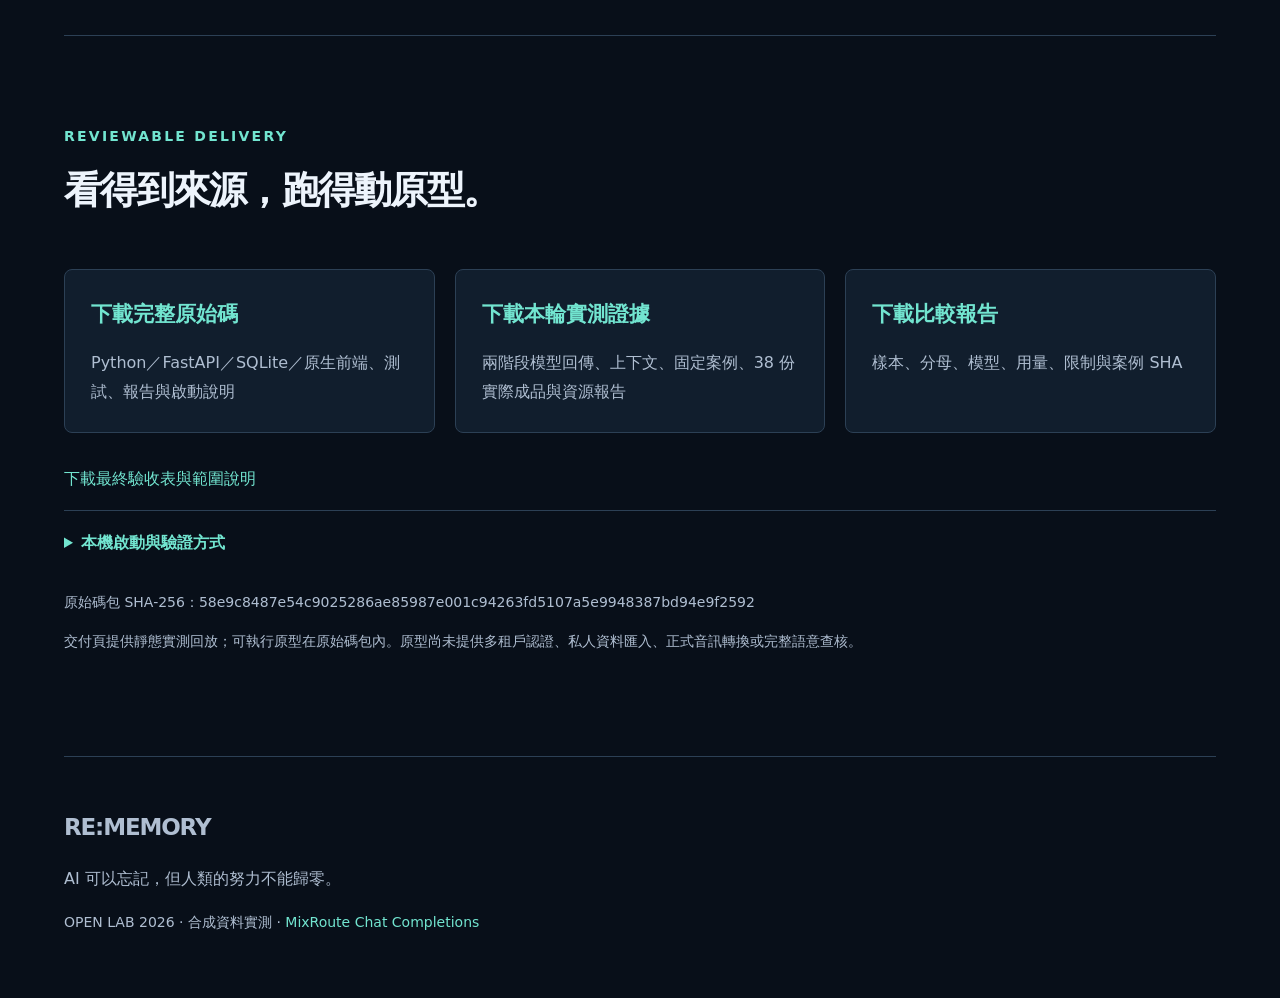
==== commit d2afe34d: "Prepare the public delivery page with the current workflow and scope" ====
--- a/index.html
+++ b/index.html
@@ -1,8 +1,8 @@
 <!doctype html>
-<html lang="zh-Hant"><head><meta charset="utf-8"><meta name="viewport" content="width=device-width,initial-scale=1"><meta name="description" content="RE:MEMORY 以持久化記憶，讓 MixRoute 模型在空白對話中接續既有成果。OPEN LAB 2026 合成資料實測與原始碼。"><title>RE:MEMORY · 讓努力被接續</title><link rel="stylesheet" href="style.css"><script src="app.js" defer></script></head>
+<html lang="zh-Hant"><head><meta charset="utf-8"><meta name="viewport" content="width=device-width,initial-scale=1"><meta name="description" content="RE:MEMORY 以持久化記憶找回專案目標與限制，讓 MixRoute 產出接續清單。OPEN LAB 2026 合成資料實測與原始碼。"><title>RE:MEMORY · 讓努力被接續</title><link rel="stylesheet" href="style.css"><script src="app.js" defer></script></head>
 <body><a class="skip" href="#main">跳至主要內容</a><header><a class="brand" href="#"><span class="mark" aria-hidden="true">▌▌▌</span> RE:MEMORY</a><nav aria-label="主要導覽"><a href="#handoff">真實交接</a><a href="#experiment">實測結果</a><a href="#demo">操作影片</a><a href="#download">原始碼</a></nav></header>
-<main id="main"><section class="hero"><div><p class="eyebrow">OPEN LAB 2026 · ADAPTIVE MEMORY ROUTER</p><h1>AI 可以忘記，<br>人類的努力<br><em>不能歸零。</em></h1><p class="lead">換一個模型，開一個空白對話。<br>先找回必要記憶，再接續已完成的工作。</p><div class="actions"><a class="button" href="#handoff">檢視真實交接紀錄</a><a class="button secondary" href="#download">取得原始碼</a></div><p class="note">本機原型 · 合成資料 · 真實 MixRoute API</p></div><figure><img src="assets/live-interface.png" alt="RE:MEMORY 本機介面：Sonnet 與 DeepSeek 的保存成品、空白 Session 和前一成品載入證據" width="1440" height="1000"><figcaption>今天的實測紀錄：SMART／auto → Sonnet，再由固定 DeepSeek 接手。此頁呈現保存紀錄。</figcaption></figure></section>
-<section class="principle"><h2>模型切換，<br>工作不用重新開始。</h2><div><p>RE:MEMORY 用專案索引、稱呼、活動與來源關係，逐輪縮小候選。接手前檢查目前目標、限制、決策、任務與成品依賴；來源缺失、衝突或成品失效時，停止執行。</p><p>模型取得的是必要記憶與保存成品，不需要舊聊天全文。已完成任務保留完成紀錄；記憶修正留下歷史版本，受影響成品需要重新驗證。</p></div></section>
+<main id="main"><section class="hero"><div><p class="eyebrow">OPEN LAB 2026 · ADAPTIVE MEMORY ROUTER</p><h1>AI 可以忘記，<br>人類的努力<br><em>不能歸零。</em></h1><p class="lead">換一個模型，開一個空白對話。<br>先找回必要記憶，再接續已完成的工作。</p><div class="actions"><a class="button" href="#handoff">檢視真實交接紀錄</a><a class="button secondary" href="#download">取得原始碼</a></div><p class="note">本機原型 · 合成資料 · 真實 MixRoute API</p></div><figure><img src="assets/quick-flow.png" alt="RE:MEMORY 三步驟首頁：輸入需求、確認專案、取得成果" width="1121" height="887"><figcaption>最新本機三步驟介面。下方保留 Sonnet → DeepSeek 的真實交接紀錄。</figcaption></figure></section>
+<section class="principle"><h2>記憶找回，<br>任務接續。</h2><div><p>目前使用預載合成專案。輸入需求、找回並確認目標與限制，再由 MixRoute 產出 Markdown 驗收／接續清單。尚未支援聊天式多輪追問、對話歷史累積或私人聊天匯入。</p><p>此頁提供保存實測、操作影片與下載；互動原型需在本機啟動。最新單頁 SMART／auto 實測為 DeepSeek-V3.2，1 次呼叫、925 Token；已完成成果再次讀取不追加呼叫。</p><p><a class="text-link" href="https://github.com/orsinobbb/RE-MEMORY">GitHub 原始碼與啟動說明</a></p></div></section><section class="principle"><h2>模型切換，<br>工作不用重新開始。</h2><div><p>RE:MEMORY 用專案索引、稱呼、活動與來源關係，逐輪縮小候選。接手前檢查目前目標、限制、決策、任務與成品依賴；來源缺失、衝突或成品失效時，停止執行。</p><p>模型取得的是必要記憶與保存成品，不需要舊聊天全文。已完成任務保留完成紀錄；記憶修正留下歷史版本，受影響成品需要重新驗證。</p></div></section>
 <section id="handoff"><div class="section-heading"><div><p class="eyebrow">MIXROUTE · PERSISTENT MEMORY</p><h2>兩個模型，接續同一份努力。</h2></div><span class="badge">保存的 LIVE 實測</span></div><p>第一階段要求 <code>auto</code>，實際回傳 Sonnet；第二階段使用授權池中的 DeepSeek。兩個不同 Session 的原始歷史數都是 0。</p><div class="handoff"><div><div class="stage-selector" role="group" aria-label="檢視交接階段"><button id="stage1" aria-pressed="true">Sonnet · 建立方案</button><button id="stage2" aria-pressed="false">DeepSeek · 核對交接</button></div><h3 id="model-name"></h3><dl id="call-stats"></dl><details><summary>請求、Session 與成品 SHA</summary><div id="identifiers" class="mono"></div></details><p class="note">生成文字為 CLAIM。驗證涵蓋結構、目前目標與限制，不代表內容全部正確，也不代表清單已執行。</p></div><div class="artifact"><p class="eyebrow">實際保存的 MARKDOWN 成品</p><pre id="artifact-content" tabindex="0"></pre><a id="artifact-download" class="text-link" download>下載這份成品</a></div></div><details class="proof"><summary>核對第二個模型收到的前一份成品</summary><p id="proof-status"></p><p class="mono" id="proof-sha"></p><pre id="prior-content" tabindex="0"></pre></details><p class="note">這些控制項只讀取本站的保存紀錄，沒有額外 API 呼叫。完整上下文與回傳欄位可由下方證據檔核對。</p></section>
 <section id="experiment"><div class="section-heading"><div><p class="eyebrow">固定案例 · 相同 4K 上下文預算</p><h2>保留實測，也保留界線。</h2></div></div><p>測試前固定 20 個新句型：16 個可接續任務、4 個應停止案例。使用十個合成專案的來源資料，測試後沒有調整路由或答案。這不是封存盲測，也不代表真實使用者的普遍表現。</p><div class="table-wrap"><table><thead><tr><th>策略</th><th>成品通過</th><th>應停止案例</th><th>實際模型</th><th>已知 Tokens</th></tr></thead><tbody id="benchmark-rows"></tbody></table></div><p class="note">E：必要記憶＋固定模型；F：必要記憶＋SMART／auto。Sonnet 另測預選的 6 個案例，樣本範圍較小。</p><div class="finding"><strong>這組 F／auto 全部選了 DeepSeek。</strong><p>兩種策略均通過目前的成品檢查，但沒有證據顯示 auto 提高了模型品質。另有 A–F 六策略與 10／100／1000 專案的離線測試，完整結果及失敗紀錄放在原始碼包。</p></div><div class="measurements"><div><strong>40 次</strong><span>本輪真實生成（含兩階段交接）</span></div><div><strong>41,697</strong><span>本輪已知 API Tokens</span></div><div><strong>UNKNOWN</strong><span>實際帳單，保守預留額不等於發票</span></div></div><p class="note">最後 40 次模型與 Token 用量已對上控制台紀錄；參考費用小計 US$0.038070，正式帳單仍為 UNKNOWN。</p><p class="note">本輪無未知用量；累計有兩筆早期失敗呼叫的用量未知。開發與測試由 Codex 協助，作品內的模型生成由 MixRoute 提供。</p></section>
 <section id="demo"><div class="section-heading"><div><p class="eyebrow">GENUINE SCREEN RECORDING</p><h2>兩分半鐘，看工作如何接續。</h2></div><span class="badge" id="video-status">靜音操作預覽 · 本人旁白依安排延後</span></div><video controls preload="metadata" poster="assets/live-interface.png" aria-label="RE:MEMORY 真實操作錄影，靜音預覽"><source src="assets/screen-silent.mp4" type="video/mp4"><p>瀏覽器無法播放，請<a href="assets/screen-silent.mp4" download>下載操作影片</a>。</p></video><p class="note">真實本機介面錄影，展示保存的 LIVE 實測紀錄。競賽正式 Demo 需參賽者本人的真實聲音；目前版本是供核對的靜音預覽。</p><a class="text-link" href="assets/voiceover.txt" download>下載本人錄音逐句稿</a></section>
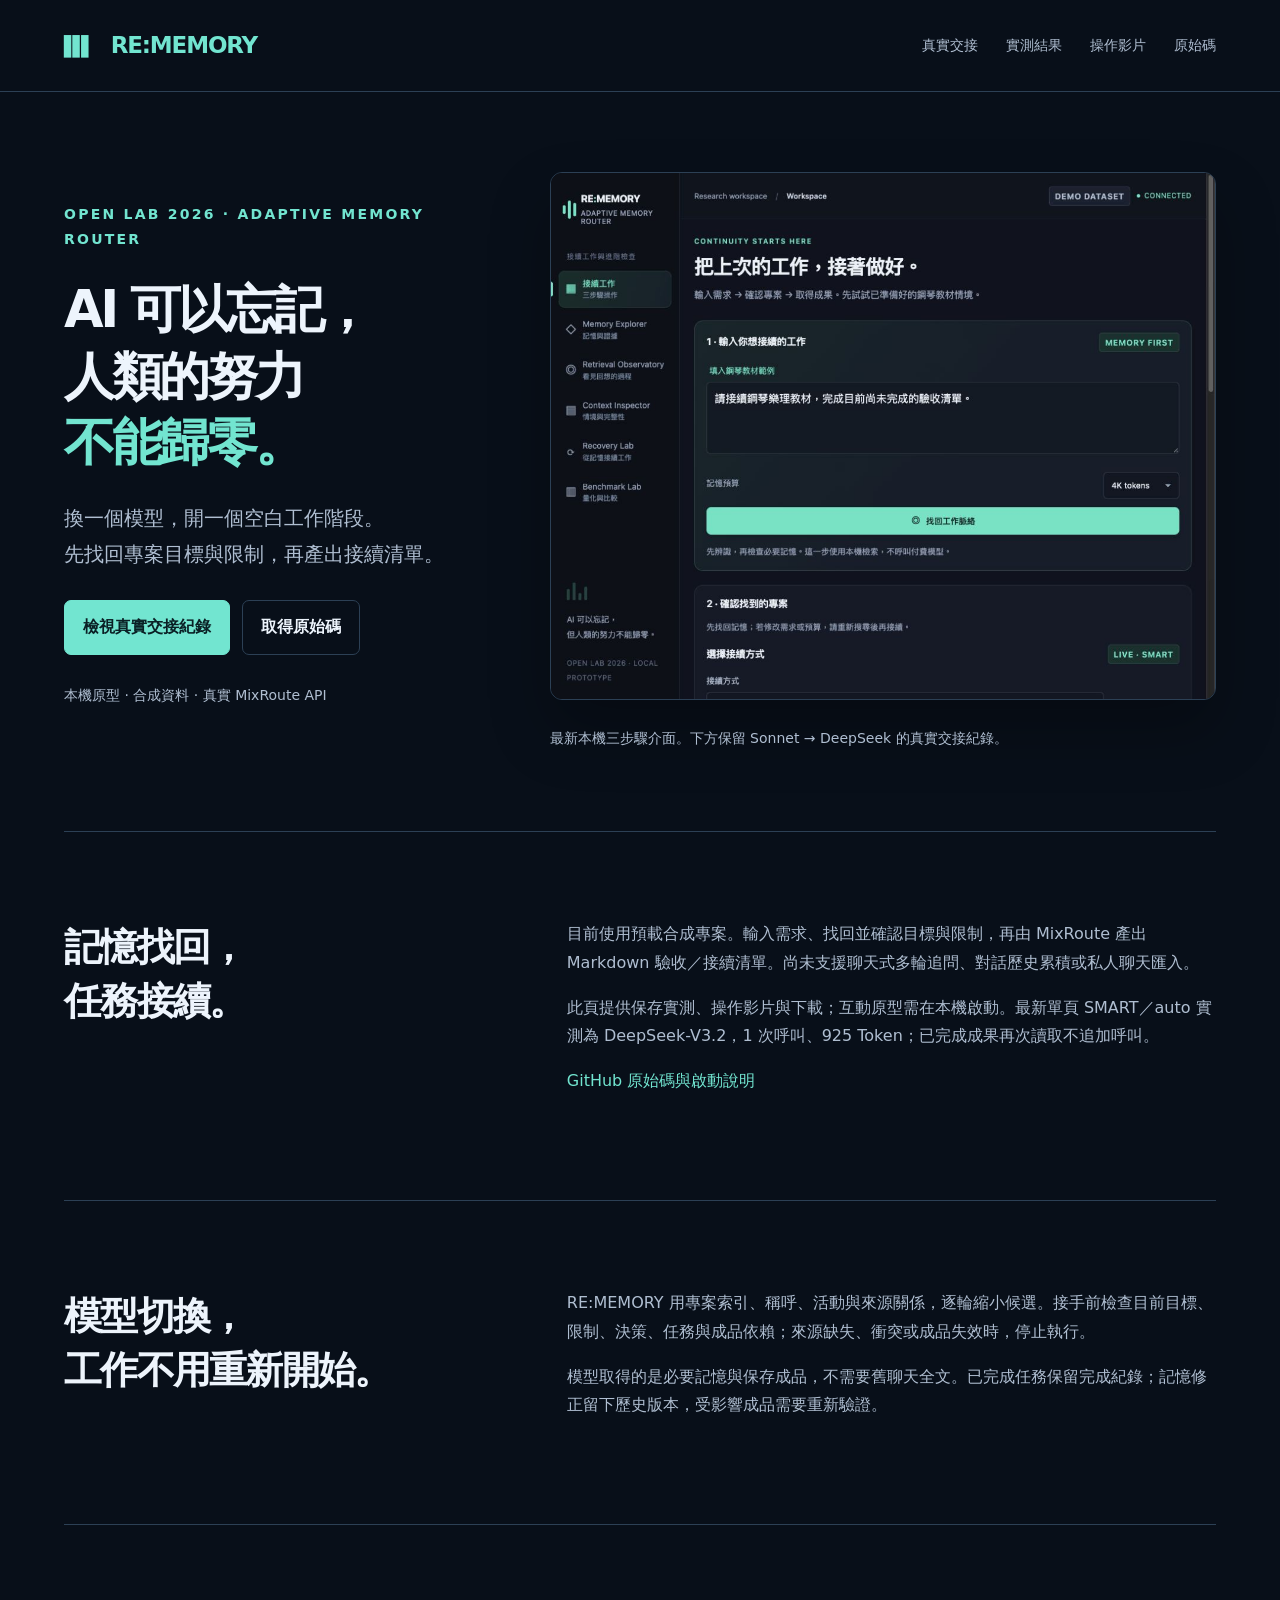
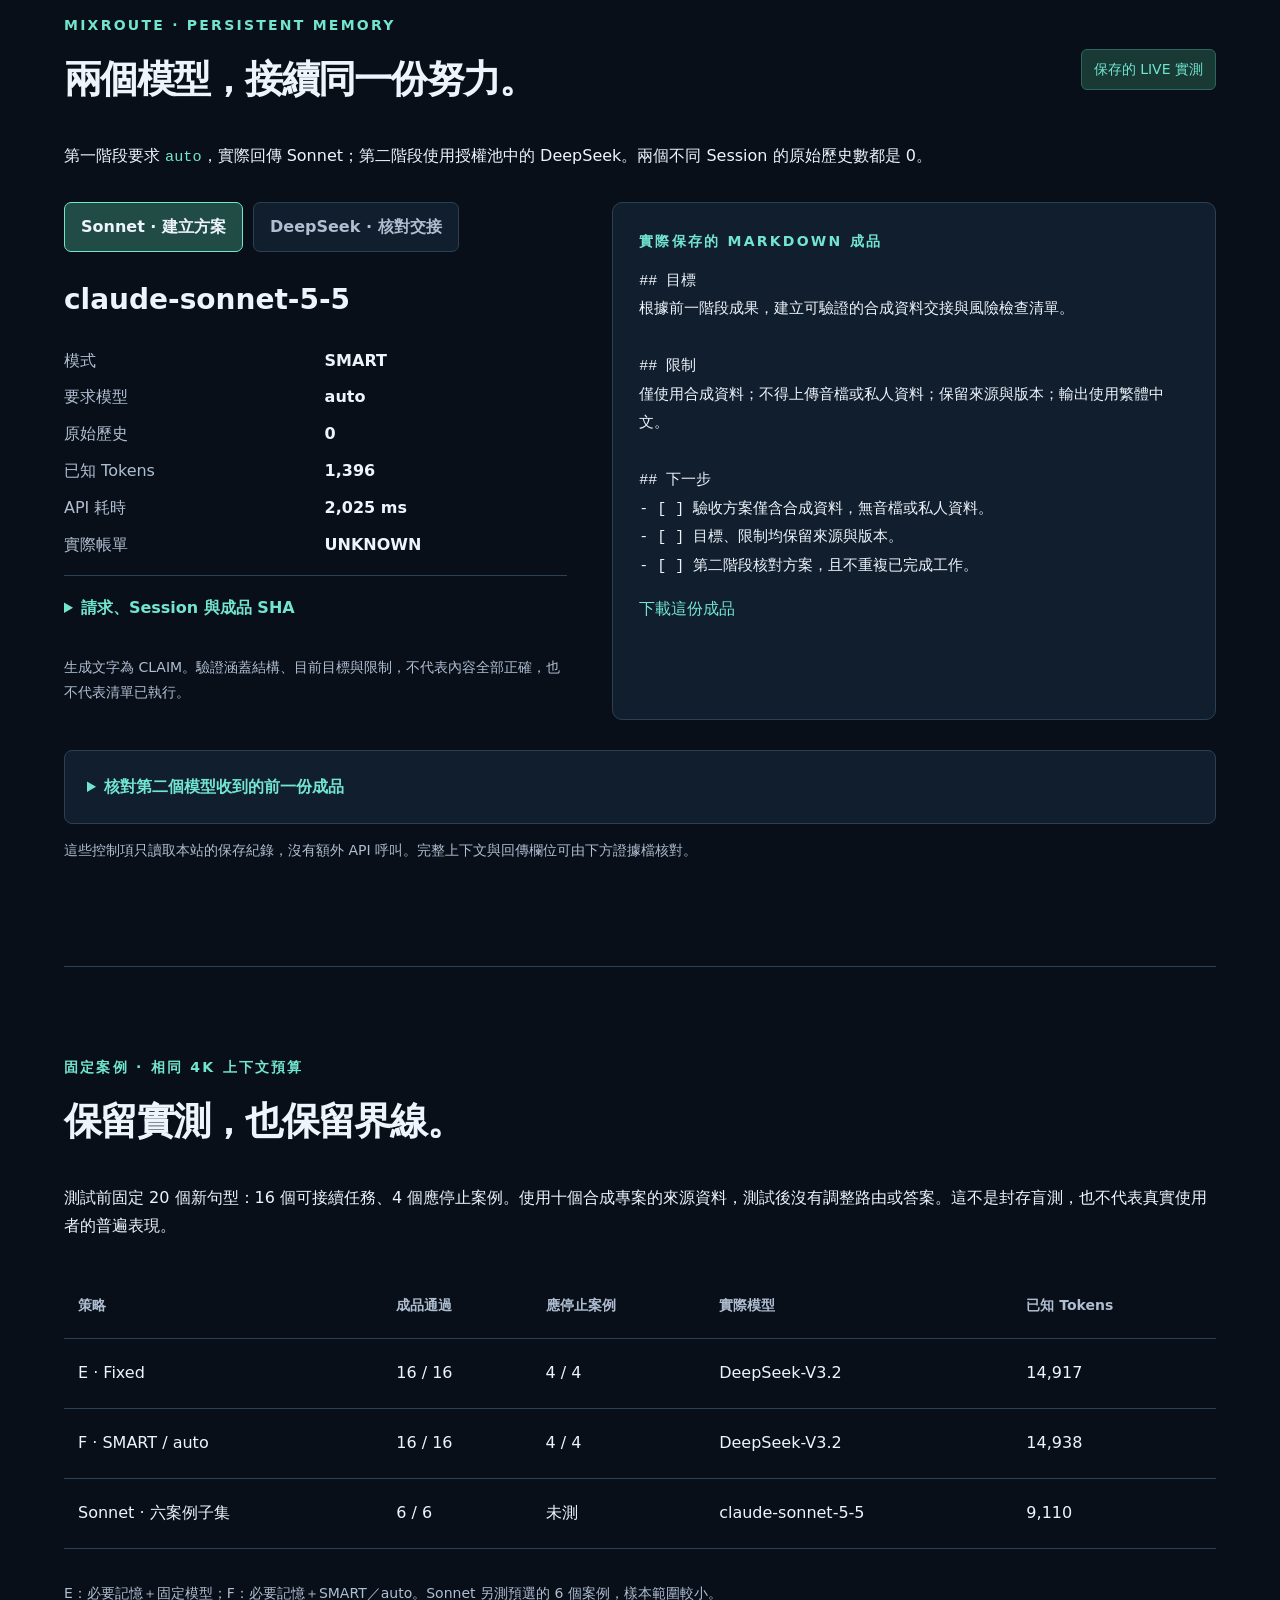
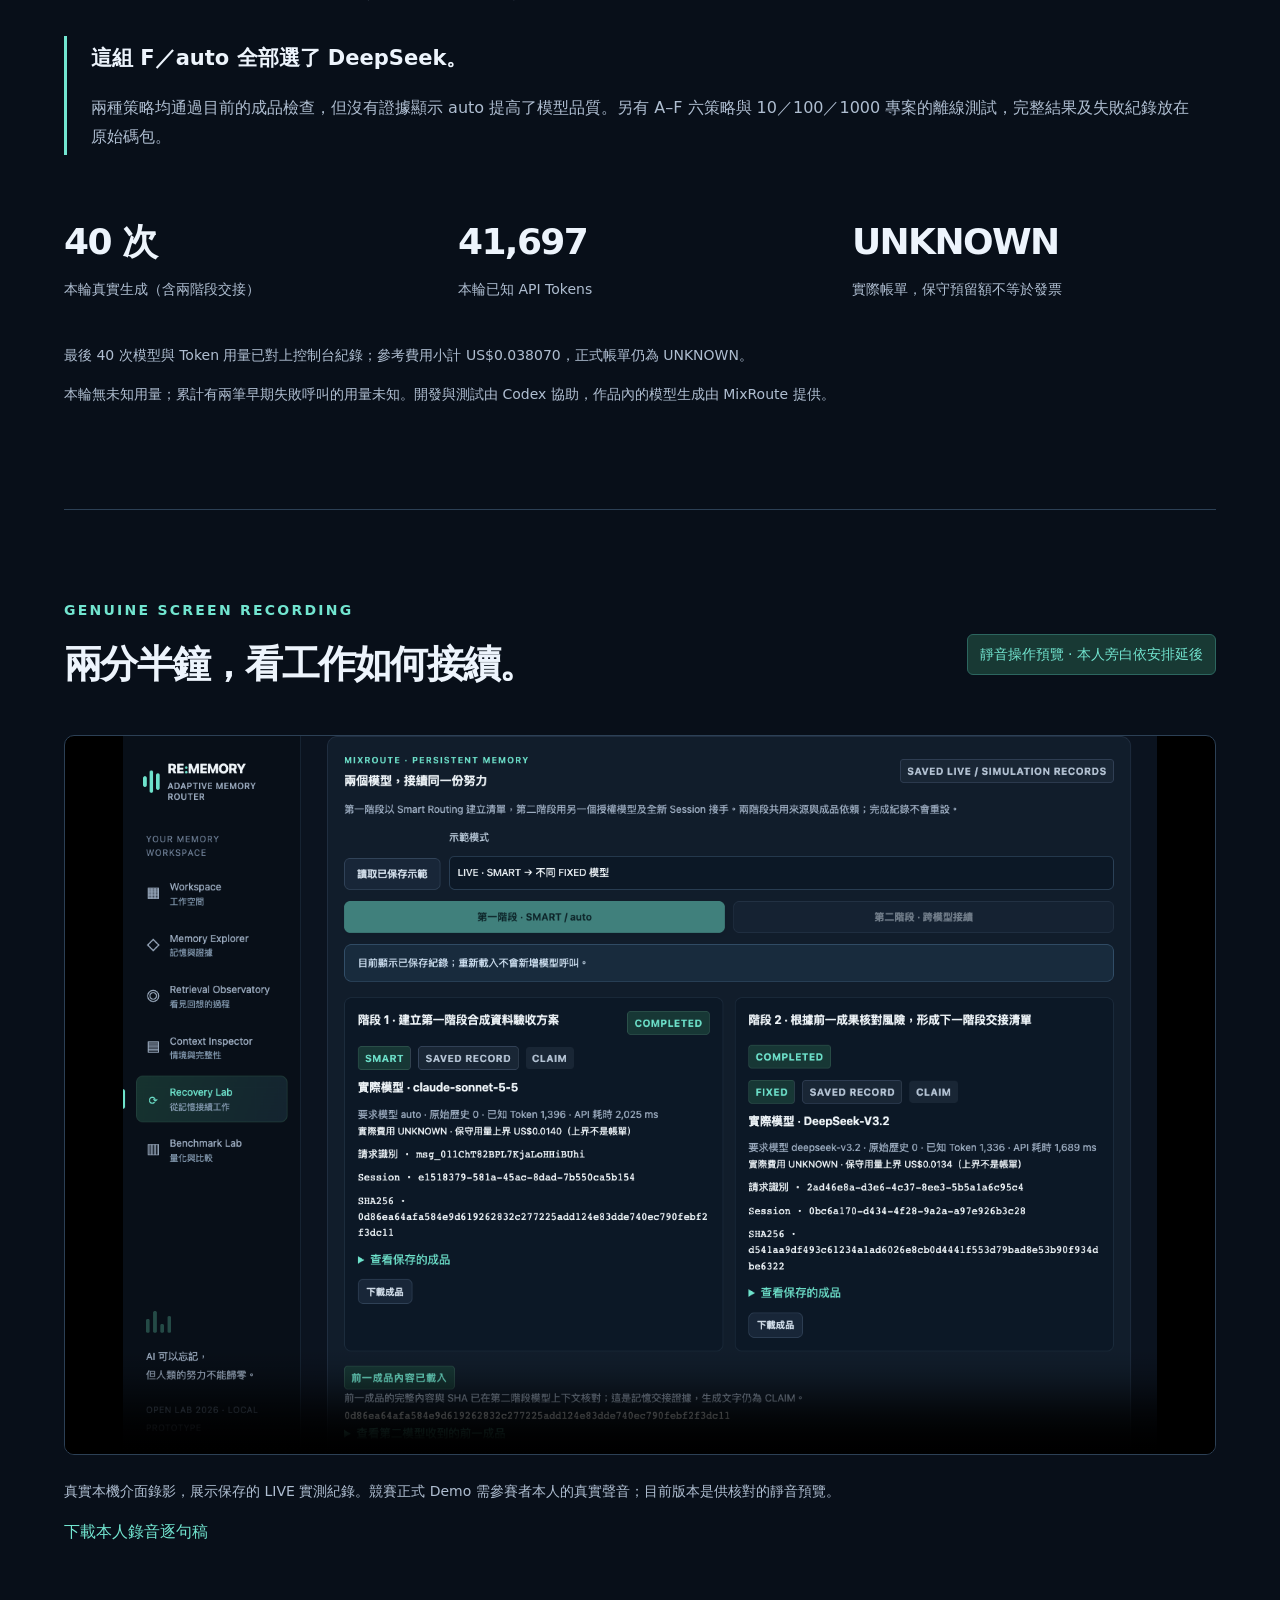
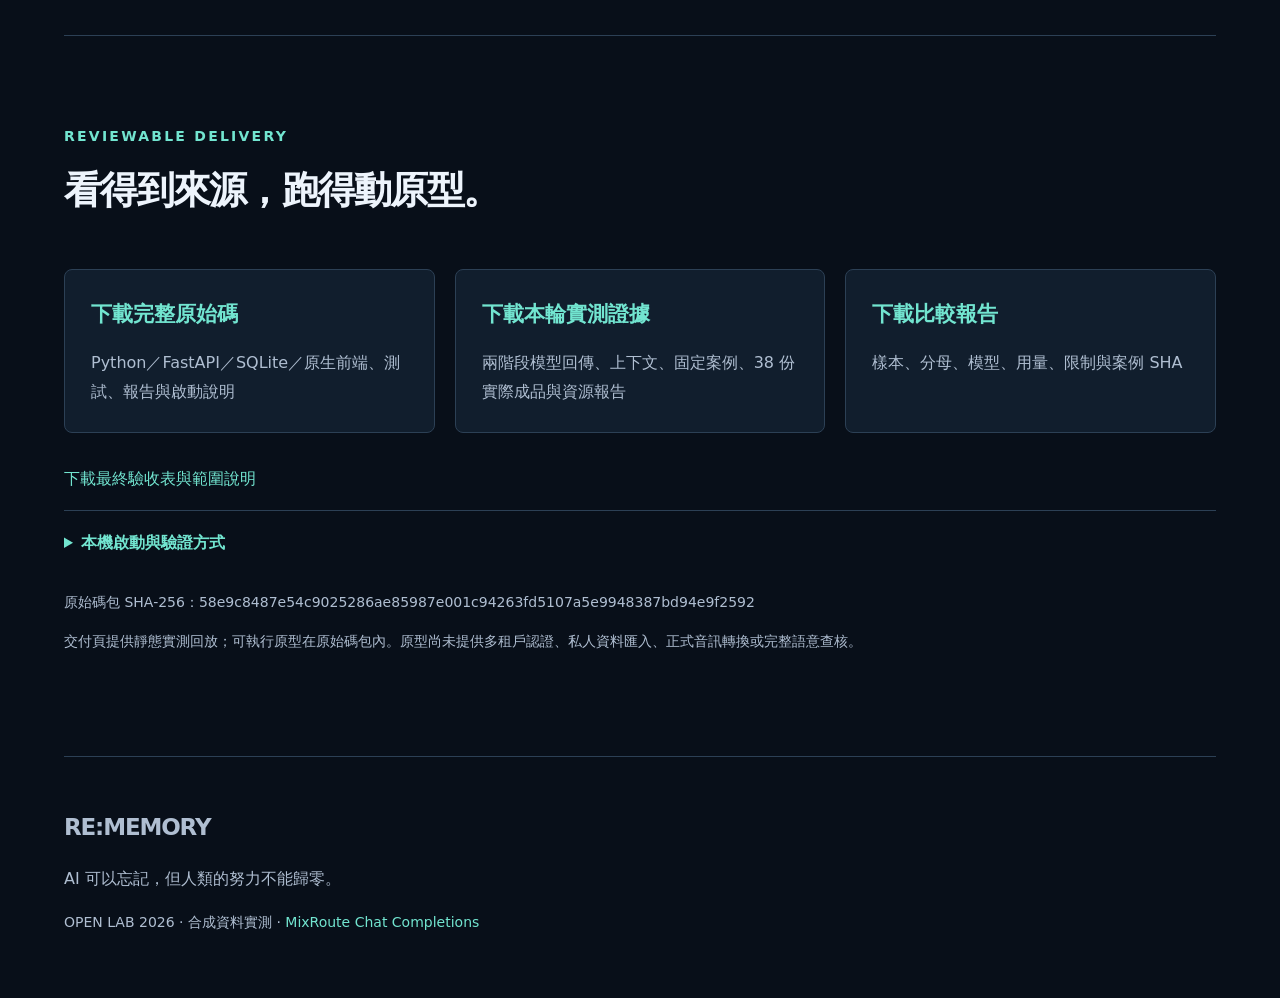
==== commit 625b7d0b: "Describe the handoff without implying a chat interface" ====
--- a/index.html
+++ b/index.html
@@ -1,7 +1,7 @@
 <!doctype html>
 <html lang="zh-Hant"><head><meta charset="utf-8"><meta name="viewport" content="width=device-width,initial-scale=1"><meta name="description" content="RE:MEMORY 以持久化記憶找回專案目標與限制，讓 MixRoute 產出接續清單。OPEN LAB 2026 合成資料實測與原始碼。"><title>RE:MEMORY · 讓努力被接續</title><link rel="stylesheet" href="style.css"><script src="app.js" defer></script></head>
 <body><a class="skip" href="#main">跳至主要內容</a><header><a class="brand" href="#"><span class="mark" aria-hidden="true">▌▌▌</span> RE:MEMORY</a><nav aria-label="主要導覽"><a href="#handoff">真實交接</a><a href="#experiment">實測結果</a><a href="#demo">操作影片</a><a href="#download">原始碼</a></nav></header>
-<main id="main"><section class="hero"><div><p class="eyebrow">OPEN LAB 2026 · ADAPTIVE MEMORY ROUTER</p><h1>AI 可以忘記，<br>人類的努力<br><em>不能歸零。</em></h1><p class="lead">換一個模型，開一個空白對話。<br>先找回必要記憶，再接續已完成的工作。</p><div class="actions"><a class="button" href="#handoff">檢視真實交接紀錄</a><a class="button secondary" href="#download">取得原始碼</a></div><p class="note">本機原型 · 合成資料 · 真實 MixRoute API</p></div><figure><img src="assets/quick-flow.png" alt="RE:MEMORY 三步驟首頁：輸入需求、確認專案、取得成果" width="1121" height="887"><figcaption>最新本機三步驟介面。下方保留 Sonnet → DeepSeek 的真實交接紀錄。</figcaption></figure></section>
+<main id="main"><section class="hero"><div><p class="eyebrow">OPEN LAB 2026 · ADAPTIVE MEMORY ROUTER</p><h1>AI 可以忘記，<br>人類的努力<br><em>不能歸零。</em></h1><p class="lead">換一個模型，開一個空白工作階段。<br>先找回專案目標與限制，再產出接續清單。</p><div class="actions"><a class="button" href="#handoff">檢視真實交接紀錄</a><a class="button secondary" href="#download">取得原始碼</a></div><p class="note">本機原型 · 合成資料 · 真實 MixRoute API</p></div><figure><img src="assets/quick-flow.png" alt="RE:MEMORY 三步驟首頁：輸入需求、確認專案、取得成果" width="1121" height="887"><figcaption>最新本機三步驟介面。下方保留 Sonnet → DeepSeek 的真實交接紀錄。</figcaption></figure></section>
 <section class="principle"><h2>記憶找回，<br>任務接續。</h2><div><p>目前使用預載合成專案。輸入需求、找回並確認目標與限制，再由 MixRoute 產出 Markdown 驗收／接續清單。尚未支援聊天式多輪追問、對話歷史累積或私人聊天匯入。</p><p>此頁提供保存實測、操作影片與下載；互動原型需在本機啟動。最新單頁 SMART／auto 實測為 DeepSeek-V3.2，1 次呼叫、925 Token；已完成成果再次讀取不追加呼叫。</p><p><a class="text-link" href="https://github.com/orsinobbb/RE-MEMORY">GitHub 原始碼與啟動說明</a></p></div></section><section class="principle"><h2>模型切換，<br>工作不用重新開始。</h2><div><p>RE:MEMORY 用專案索引、稱呼、活動與來源關係，逐輪縮小候選。接手前檢查目前目標、限制、決策、任務與成品依賴；來源缺失、衝突或成品失效時，停止執行。</p><p>模型取得的是必要記憶與保存成品，不需要舊聊天全文。已完成任務保留完成紀錄；記憶修正留下歷史版本，受影響成品需要重新驗證。</p></div></section>
 <section id="handoff"><div class="section-heading"><div><p class="eyebrow">MIXROUTE · PERSISTENT MEMORY</p><h2>兩個模型，接續同一份努力。</h2></div><span class="badge">保存的 LIVE 實測</span></div><p>第一階段要求 <code>auto</code>，實際回傳 Sonnet；第二階段使用授權池中的 DeepSeek。兩個不同 Session 的原始歷史數都是 0。</p><div class="handoff"><div><div class="stage-selector" role="group" aria-label="檢視交接階段"><button id="stage1" aria-pressed="true">Sonnet · 建立方案</button><button id="stage2" aria-pressed="false">DeepSeek · 核對交接</button></div><h3 id="model-name"></h3><dl id="call-stats"></dl><details><summary>請求、Session 與成品 SHA</summary><div id="identifiers" class="mono"></div></details><p class="note">生成文字為 CLAIM。驗證涵蓋結構、目前目標與限制，不代表內容全部正確，也不代表清單已執行。</p></div><div class="artifact"><p class="eyebrow">實際保存的 MARKDOWN 成品</p><pre id="artifact-content" tabindex="0"></pre><a id="artifact-download" class="text-link" download>下載這份成品</a></div></div><details class="proof"><summary>核對第二個模型收到的前一份成品</summary><p id="proof-status"></p><p class="mono" id="proof-sha"></p><pre id="prior-content" tabindex="0"></pre></details><p class="note">這些控制項只讀取本站的保存紀錄，沒有額外 API 呼叫。完整上下文與回傳欄位可由下方證據檔核對。</p></section>
 <section id="experiment"><div class="section-heading"><div><p class="eyebrow">固定案例 · 相同 4K 上下文預算</p><h2>保留實測，也保留界線。</h2></div></div><p>測試前固定 20 個新句型：16 個可接續任務、4 個應停止案例。使用十個合成專案的來源資料，測試後沒有調整路由或答案。這不是封存盲測，也不代表真實使用者的普遍表現。</p><div class="table-wrap"><table><thead><tr><th>策略</th><th>成品通過</th><th>應停止案例</th><th>實際模型</th><th>已知 Tokens</th></tr></thead><tbody id="benchmark-rows"></tbody></table></div><p class="note">E：必要記憶＋固定模型；F：必要記憶＋SMART／auto。Sonnet 另測預選的 6 個案例，樣本範圍較小。</p><div class="finding"><strong>這組 F／auto 全部選了 DeepSeek。</strong><p>兩種策略均通過目前的成品檢查，但沒有證據顯示 auto 提高了模型品質。另有 A–F 六策略與 10／100／1000 專案的離線測試，完整結果及失敗紀錄放在原始碼包。</p></div><div class="measurements"><div><strong>40 次</strong><span>本輪真實生成（含兩階段交接）</span></div><div><strong>41,697</strong><span>本輪已知 API Tokens</span></div><div><strong>UNKNOWN</strong><span>實際帳單，保守預留額不等於發票</span></div></div><p class="note">最後 40 次模型與 Token 用量已對上控制台紀錄；參考費用小計 US$0.038070，正式帳單仍為 UNKNOWN。</p><p class="note">本輪無未知用量；累計有兩筆早期失敗呼叫的用量未知。開發與測試由 Codex 協助，作品內的模型生成由 MixRoute 提供。</p></section>
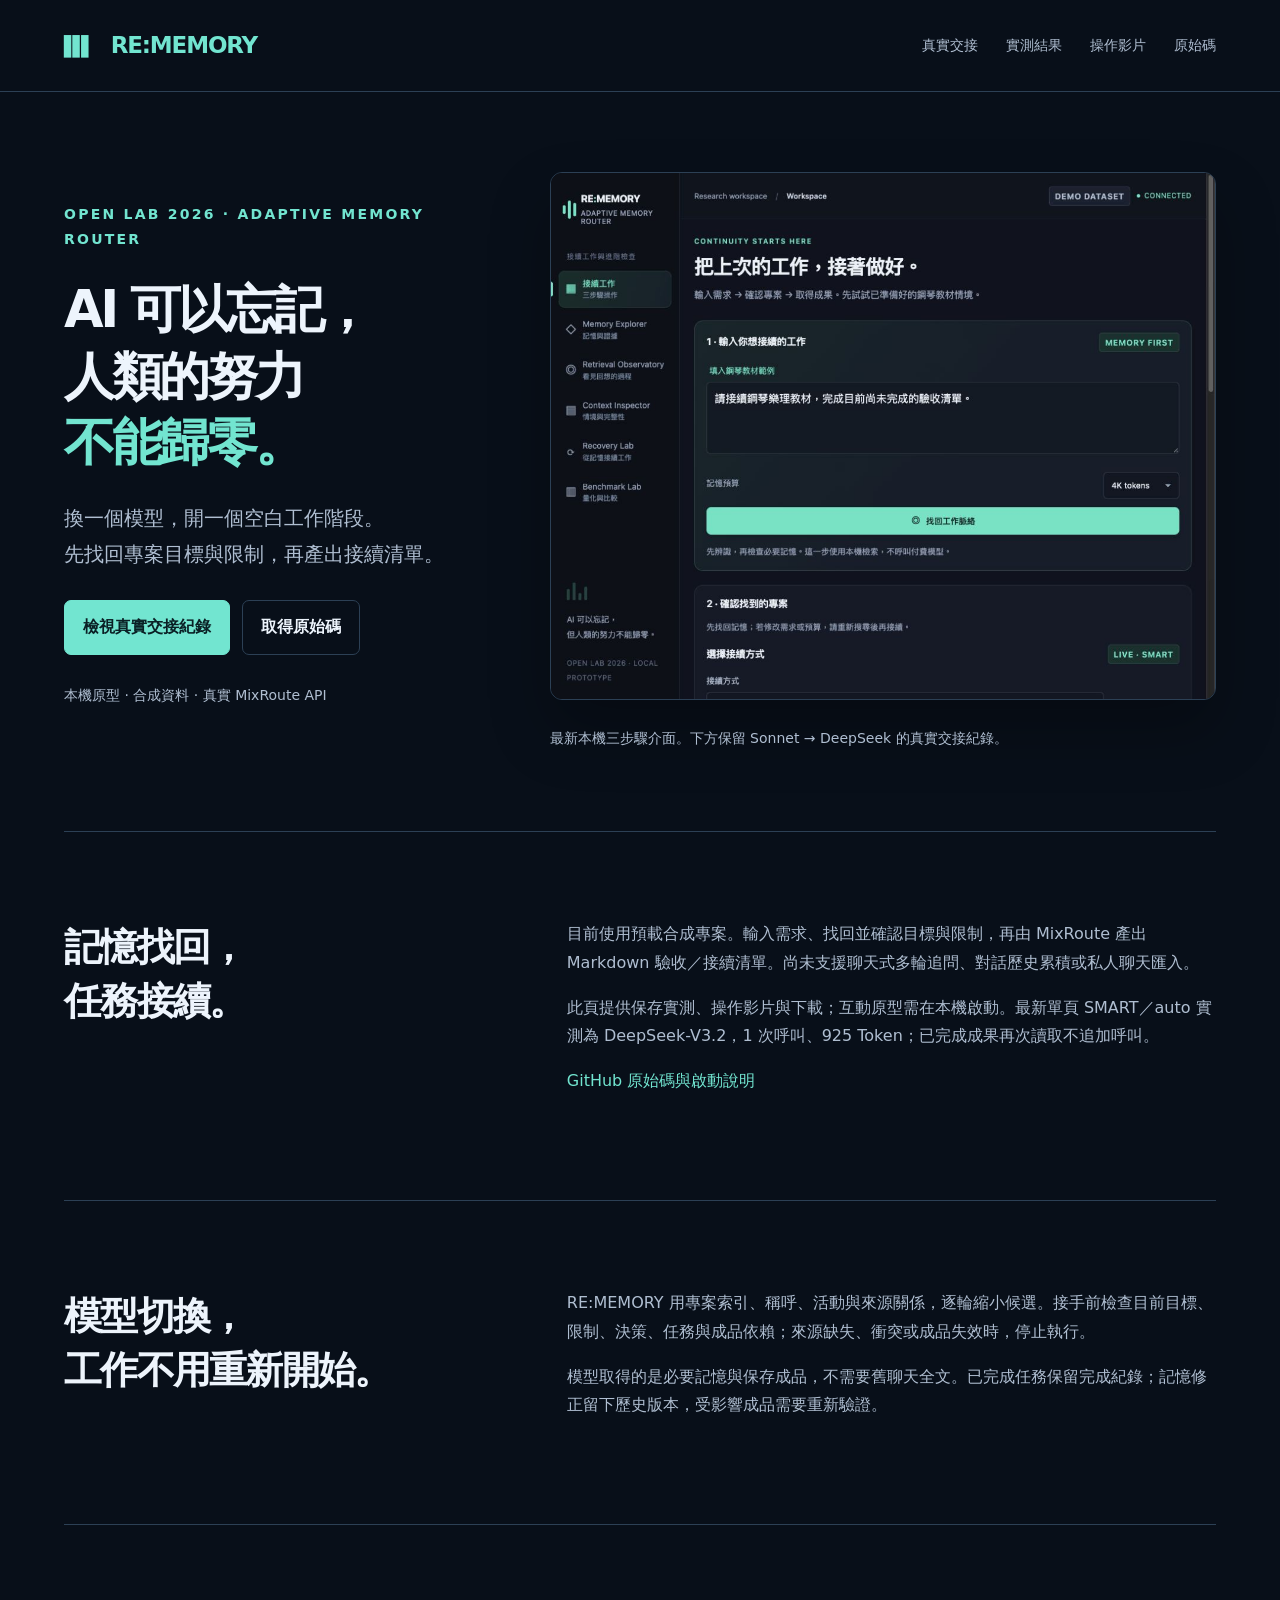
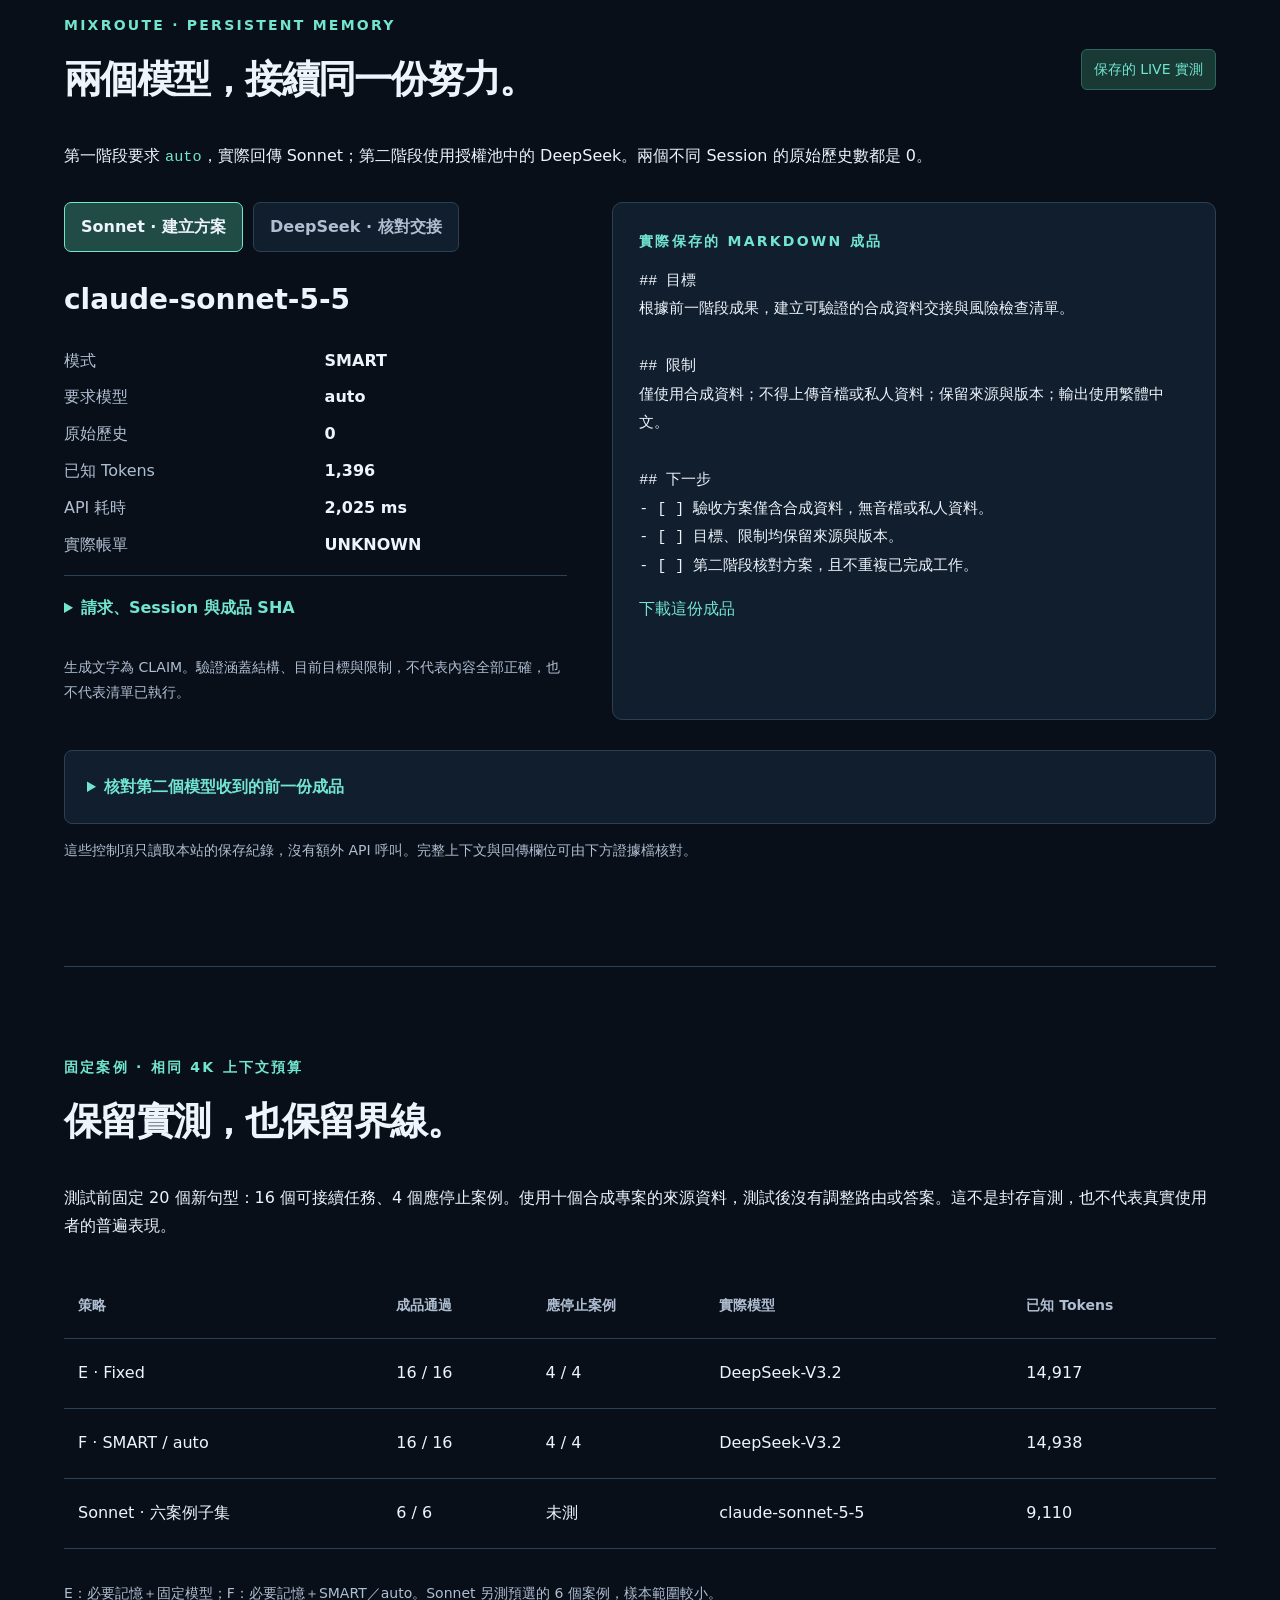
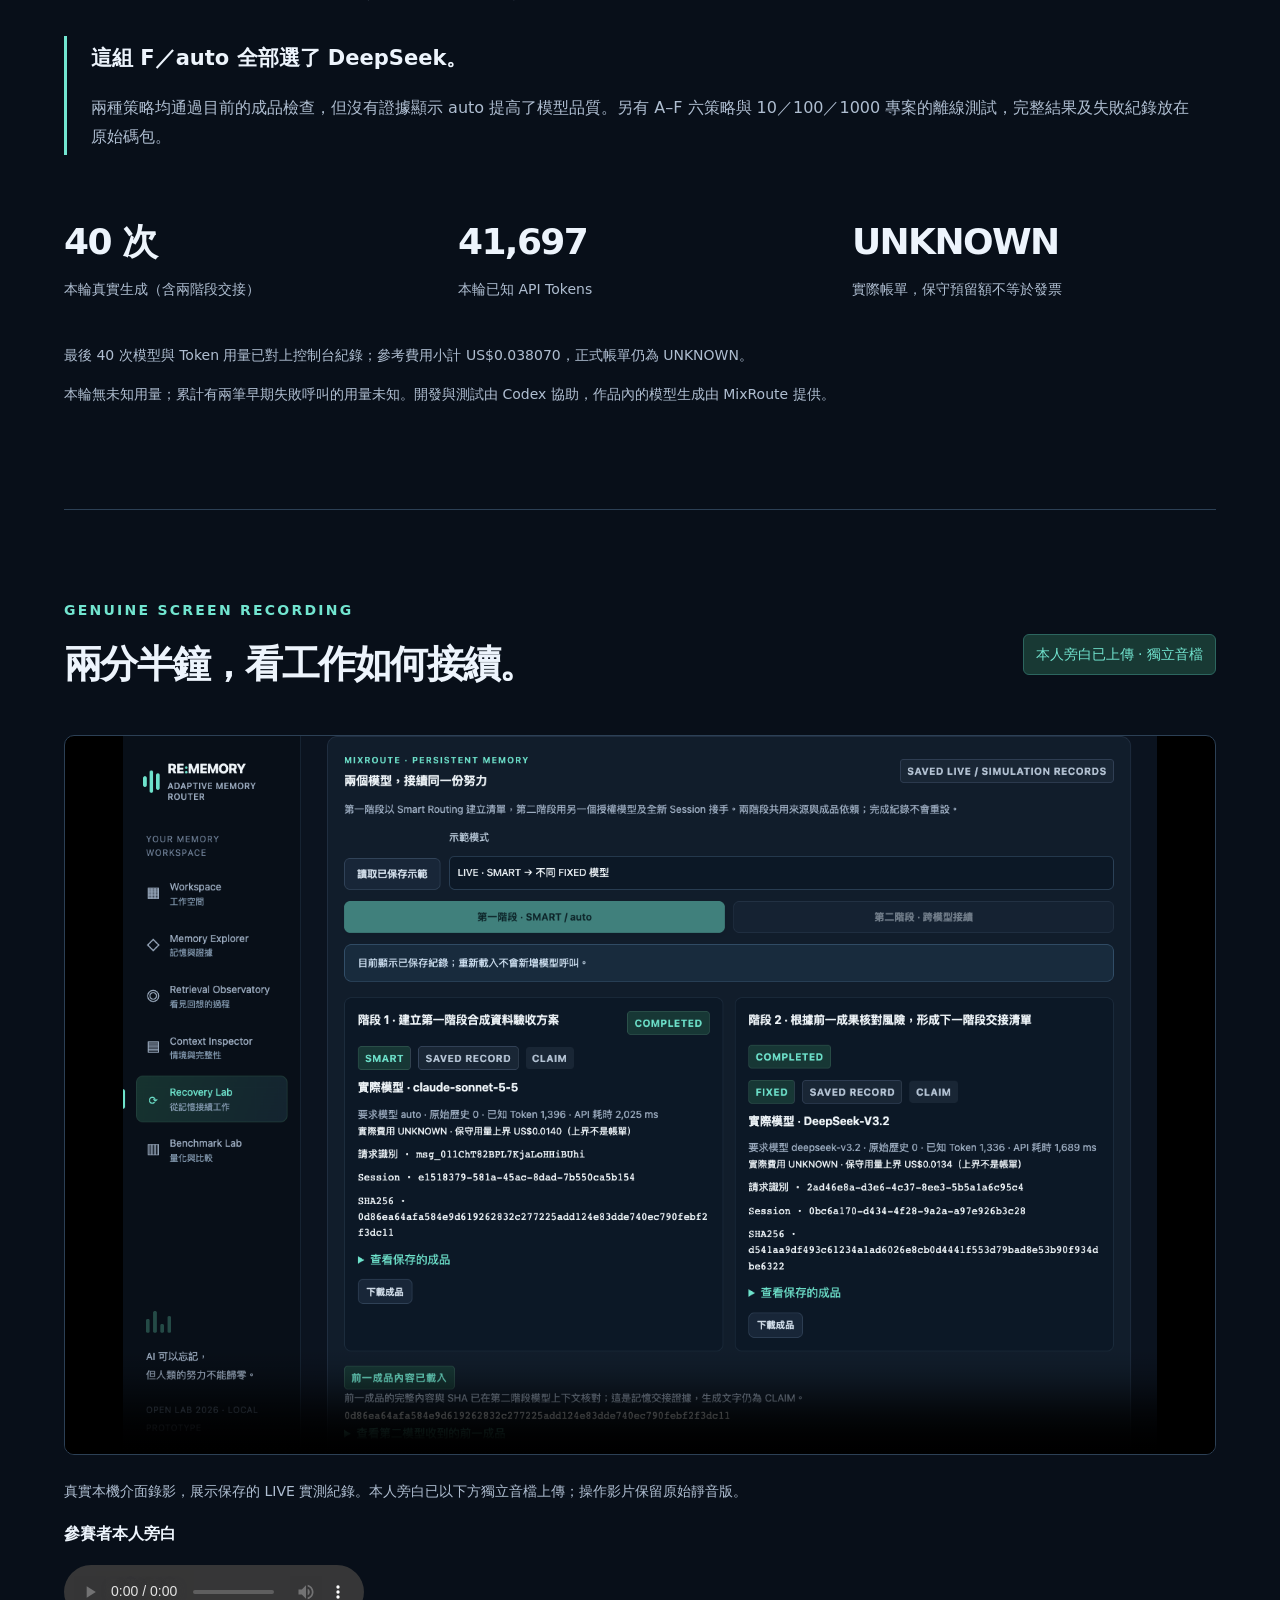
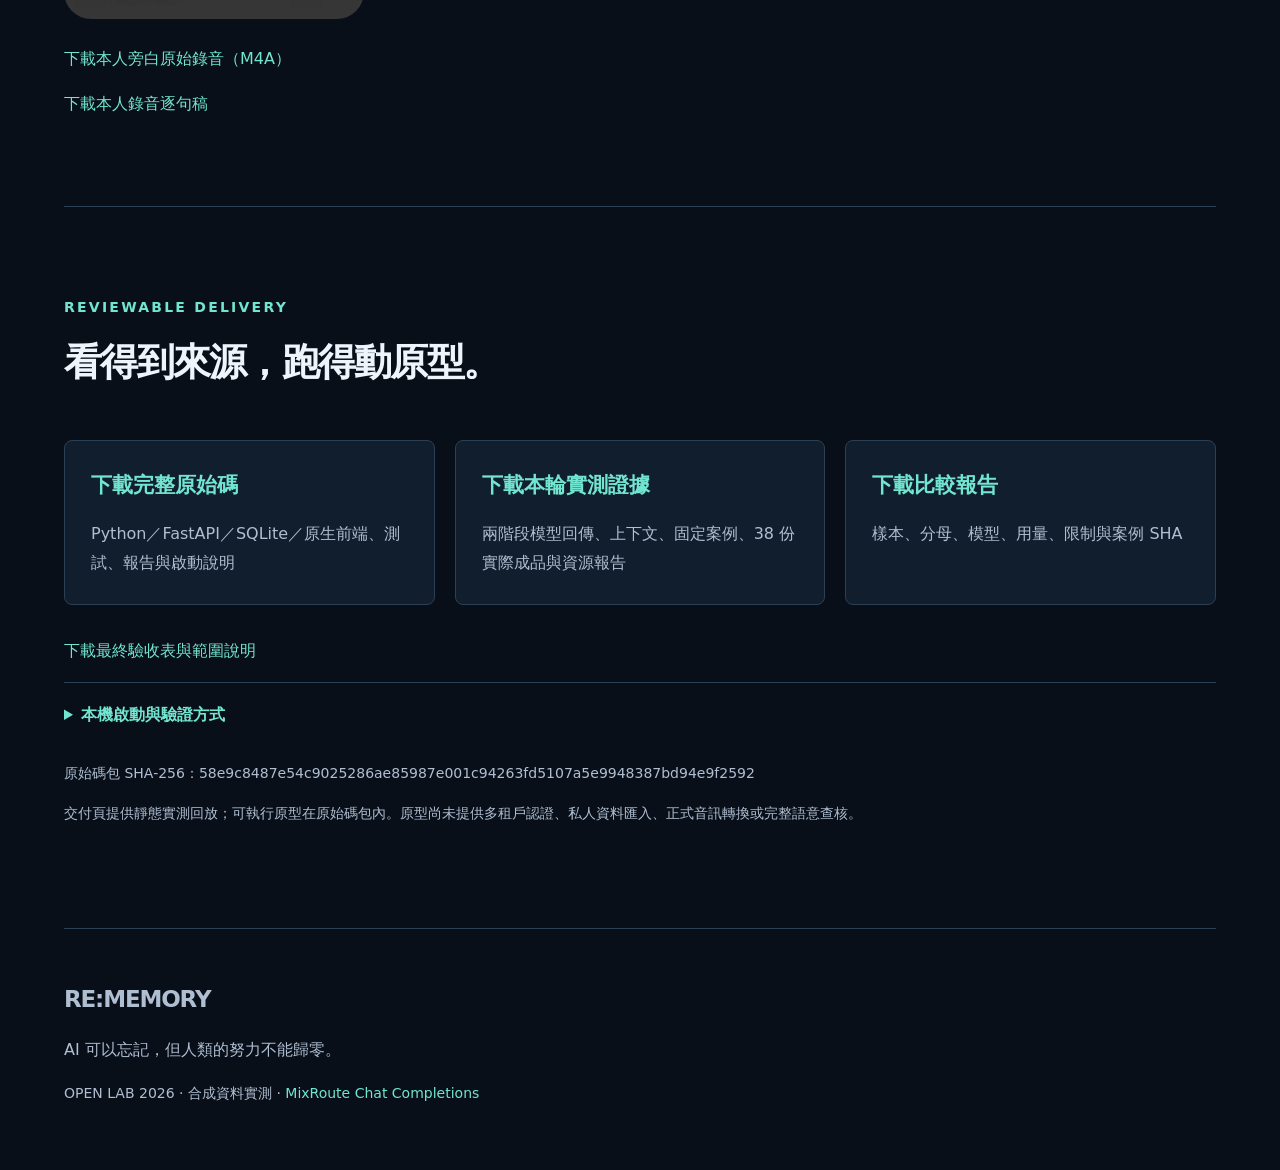
==== commit 8c734c6d: "Publish the participant narration as a separate original audio file" ====
--- a/index.html
+++ b/index.html
@@ -5,6 +5,6 @@
 <section class="principle"><h2>記憶找回，<br>任務接續。</h2><div><p>目前使用預載合成專案。輸入需求、找回並確認目標與限制，再由 MixRoute 產出 Markdown 驗收／接續清單。尚未支援聊天式多輪追問、對話歷史累積或私人聊天匯入。</p><p>此頁提供保存實測、操作影片與下載；互動原型需在本機啟動。最新單頁 SMART／auto 實測為 DeepSeek-V3.2，1 次呼叫、925 Token；已完成成果再次讀取不追加呼叫。</p><p><a class="text-link" href="https://github.com/orsinobbb/RE-MEMORY">GitHub 原始碼與啟動說明</a></p></div></section><section class="principle"><h2>模型切換，<br>工作不用重新開始。</h2><div><p>RE:MEMORY 用專案索引、稱呼、活動與來源關係，逐輪縮小候選。接手前檢查目前目標、限制、決策、任務與成品依賴；來源缺失、衝突或成品失效時，停止執行。</p><p>模型取得的是必要記憶與保存成品，不需要舊聊天全文。已完成任務保留完成紀錄；記憶修正留下歷史版本，受影響成品需要重新驗證。</p></div></section>
 <section id="handoff"><div class="section-heading"><div><p class="eyebrow">MIXROUTE · PERSISTENT MEMORY</p><h2>兩個模型，接續同一份努力。</h2></div><span class="badge">保存的 LIVE 實測</span></div><p>第一階段要求 <code>auto</code>，實際回傳 Sonnet；第二階段使用授權池中的 DeepSeek。兩個不同 Session 的原始歷史數都是 0。</p><div class="handoff"><div><div class="stage-selector" role="group" aria-label="檢視交接階段"><button id="stage1" aria-pressed="true">Sonnet · 建立方案</button><button id="stage2" aria-pressed="false">DeepSeek · 核對交接</button></div><h3 id="model-name"></h3><dl id="call-stats"></dl><details><summary>請求、Session 與成品 SHA</summary><div id="identifiers" class="mono"></div></details><p class="note">生成文字為 CLAIM。驗證涵蓋結構、目前目標與限制，不代表內容全部正確，也不代表清單已執行。</p></div><div class="artifact"><p class="eyebrow">實際保存的 MARKDOWN 成品</p><pre id="artifact-content" tabindex="0"></pre><a id="artifact-download" class="text-link" download>下載這份成品</a></div></div><details class="proof"><summary>核對第二個模型收到的前一份成品</summary><p id="proof-status"></p><p class="mono" id="proof-sha"></p><pre id="prior-content" tabindex="0"></pre></details><p class="note">這些控制項只讀取本站的保存紀錄，沒有額外 API 呼叫。完整上下文與回傳欄位可由下方證據檔核對。</p></section>
 <section id="experiment"><div class="section-heading"><div><p class="eyebrow">固定案例 · 相同 4K 上下文預算</p><h2>保留實測，也保留界線。</h2></div></div><p>測試前固定 20 個新句型：16 個可接續任務、4 個應停止案例。使用十個合成專案的來源資料，測試後沒有調整路由或答案。這不是封存盲測，也不代表真實使用者的普遍表現。</p><div class="table-wrap"><table><thead><tr><th>策略</th><th>成品通過</th><th>應停止案例</th><th>實際模型</th><th>已知 Tokens</th></tr></thead><tbody id="benchmark-rows"></tbody></table></div><p class="note">E：必要記憶＋固定模型；F：必要記憶＋SMART／auto。Sonnet 另測預選的 6 個案例，樣本範圍較小。</p><div class="finding"><strong>這組 F／auto 全部選了 DeepSeek。</strong><p>兩種策略均通過目前的成品檢查，但沒有證據顯示 auto 提高了模型品質。另有 A–F 六策略與 10／100／1000 專案的離線測試，完整結果及失敗紀錄放在原始碼包。</p></div><div class="measurements"><div><strong>40 次</strong><span>本輪真實生成（含兩階段交接）</span></div><div><strong>41,697</strong><span>本輪已知 API Tokens</span></div><div><strong>UNKNOWN</strong><span>實際帳單，保守預留額不等於發票</span></div></div><p class="note">最後 40 次模型與 Token 用量已對上控制台紀錄；參考費用小計 US$0.038070，正式帳單仍為 UNKNOWN。</p><p class="note">本輪無未知用量；累計有兩筆早期失敗呼叫的用量未知。開發與測試由 Codex 協助，作品內的模型生成由 MixRoute 提供。</p></section>
-<section id="demo"><div class="section-heading"><div><p class="eyebrow">GENUINE SCREEN RECORDING</p><h2>兩分半鐘，看工作如何接續。</h2></div><span class="badge" id="video-status">靜音操作預覽 · 本人旁白依安排延後</span></div><video controls preload="metadata" poster="assets/live-interface.png" aria-label="RE:MEMORY 真實操作錄影，靜音預覽"><source src="assets/screen-silent.mp4" type="video/mp4"><p>瀏覽器無法播放，請<a href="assets/screen-silent.mp4" download>下載操作影片</a>。</p></video><p class="note">真實本機介面錄影，展示保存的 LIVE 實測紀錄。競賽正式 Demo 需參賽者本人的真實聲音；目前版本是供核對的靜音預覽。</p><a class="text-link" href="assets/voiceover.txt" download>下載本人錄音逐句稿</a></section>
+<section id="demo"><div class="section-heading"><div><p class="eyebrow">GENUINE SCREEN RECORDING</p><h2>兩分半鐘，看工作如何接續。</h2></div><span class="badge" id="video-status">本人旁白已上傳 · 獨立音檔</span></div><video controls preload="metadata" poster="assets/live-interface.png" aria-label="RE:MEMORY 真實操作錄影，靜音預覽"><source src="assets/screen-silent.mp4" type="video/mp4"><p>瀏覽器無法播放，請<a href="assets/screen-silent.mp4" download>下載操作影片</a>。</p></video><p class="note">真實本機介面錄影，展示保存的 LIVE 實測紀錄。本人旁白已以下方獨立音檔上傳；操作影片保留原始靜音版。</p><p><strong>參賽者本人旁白</strong></p><audio controls preload="metadata" aria-label="參賽者本人旁白錄音"><source src="assets/participant-voice.m4a" type="audio/mp4"></audio><p><a class="text-link" href="assets/participant-voice.m4a" download>下載本人旁白原始錄音（M4A）</a></p><a class="text-link" href="assets/voiceover.txt" download>下載本人錄音逐句稿</a></section>
 <section id="download"><div class="section-heading"><div><p class="eyebrow">REVIEWABLE DELIVERY</p><h2>看得到來源，跑得動原型。</h2></div></div><div class="downloads"><a href="assets/RE-MEMORY-source.zip" download><strong>下載完整原始碼</strong><span>Python／FastAPI／SQLite／原生前端、測試、報告與啟動說明</span></a><a href="assets/RE-MEMORY-evidence.zip" download><strong>下載本輪實測證據</strong><span>兩階段模型回傳、上下文、固定案例、38 份實際成品與資源報告</span></a><a href="assets/final-live-summary.md" download><strong>下載比較報告</strong><span>樣本、分母、模型、用量、限制與案例 SHA</span></a></div><p><a class="text-link" href="assets/acceptance.md" download>下載最終驗收表與範圍說明</a></p><details class="setup"><summary>本機啟動與驗證方式</summary><ol><li>解壓縮原始碼，依 README 安裝 Python 3.12 與依賴。</li><li>macOS 執行 <code>./start_mac.sh</code>；Windows 執行 <code>start_windows.bat</code>。</li><li>開啟 <code>http://127.0.0.1:8791</code>。本機 SIMULATION 不需要金鑰，也不消耗模型 Tokens。</li><li>需要真實生成時，將 <code>.env.example</code> 複製為本機 <code>.env</code>，填入自己的 MixRoute Key、授權模型池與核對過的單價。金鑰只留本機。</li><li>首頁使用三步驟：輸入需求 → 找回並確認專案 → 取得成果。選擇 MixRoute 自動選模（SMART），按下確認專案並接續；系統自動建立空白工作階段。已完成的工作會直接讀取成果，不重複呼叫 API。</li></ol></details><p class="note" id="source-sha"></p><p class="note">交付頁提供靜態實測回放；可執行原型在原始碼包內。原型尚未提供多租戶認證、私人資料匯入、正式音訊轉換或完整語意查核。</p></section>
 </main><footer><div class="brand">RE:MEMORY</div><p>AI 可以忘記，但人類的努力不能歸零。</p><p class="note">OPEN LAB 2026 · 合成資料實測 · <a href="https://api.mixroute.ai/v1/chat/completions">MixRoute Chat Completions</a></p></footer></body></html>
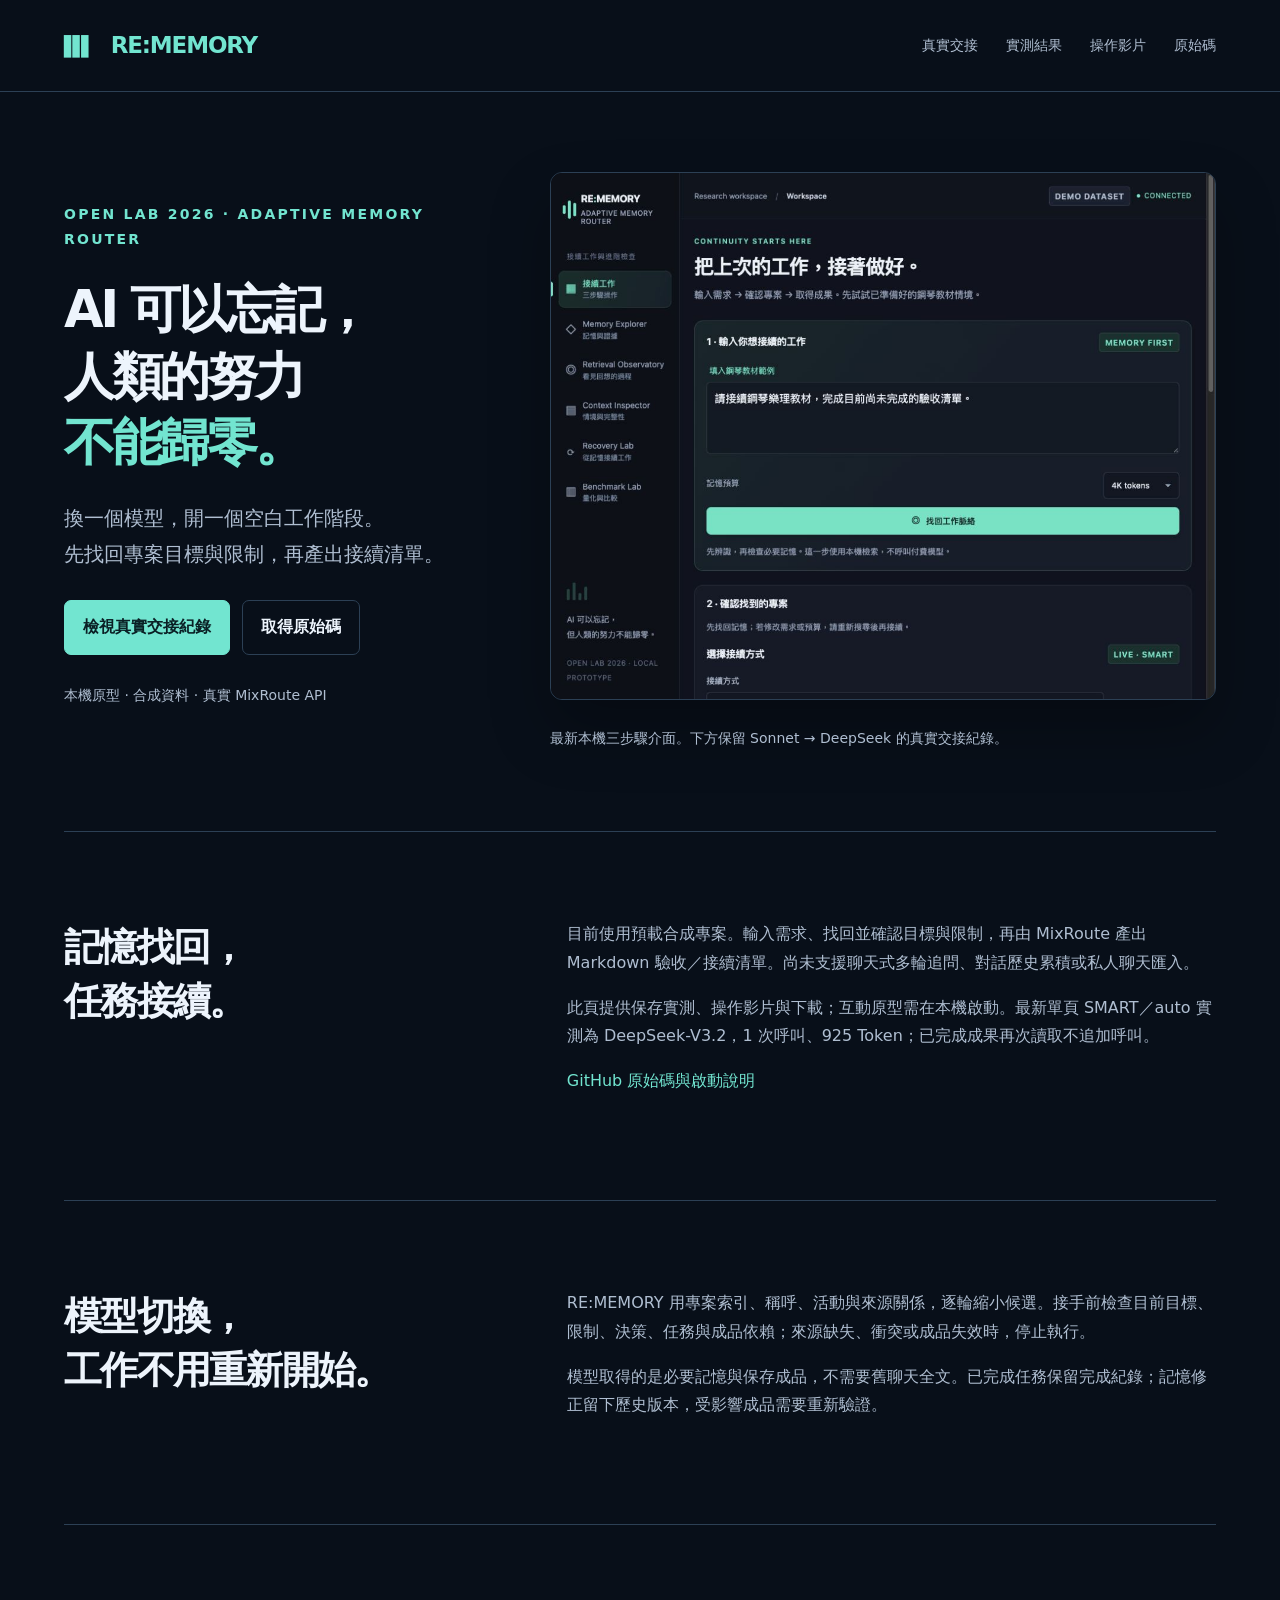
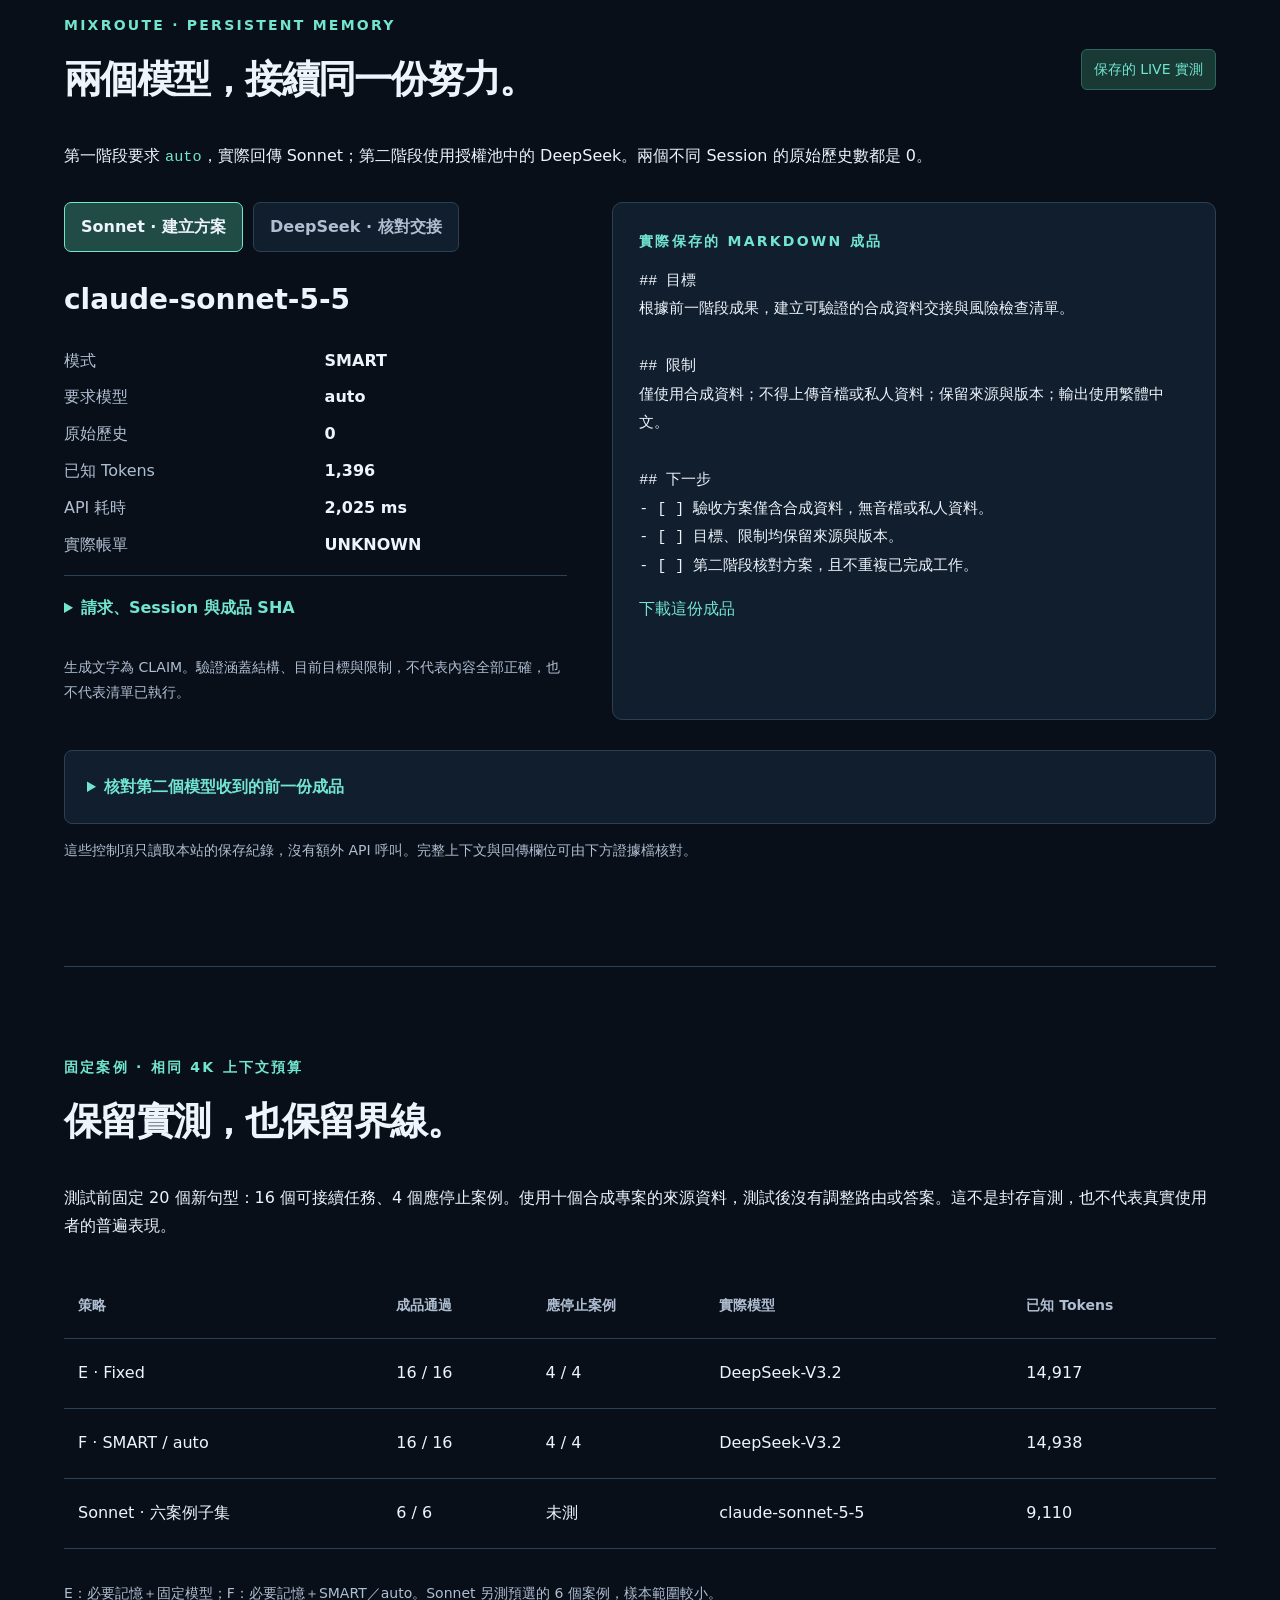
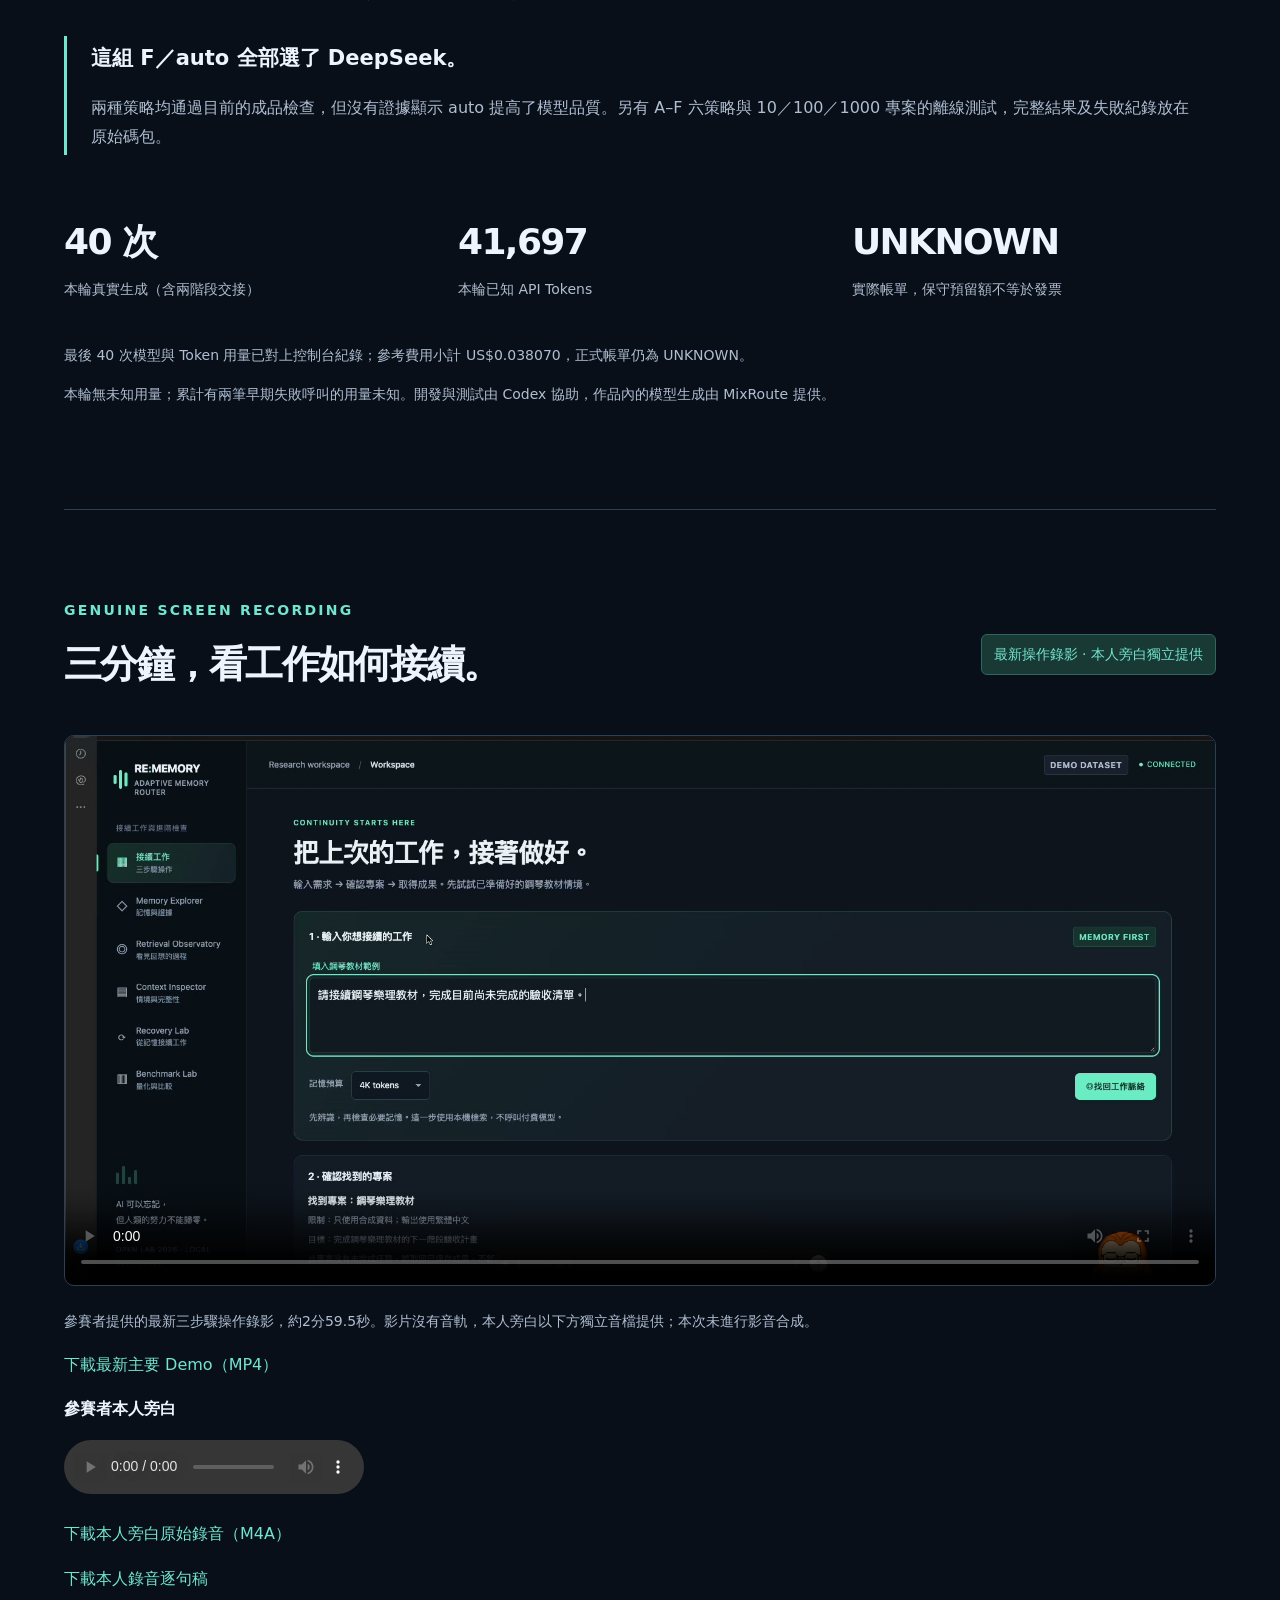
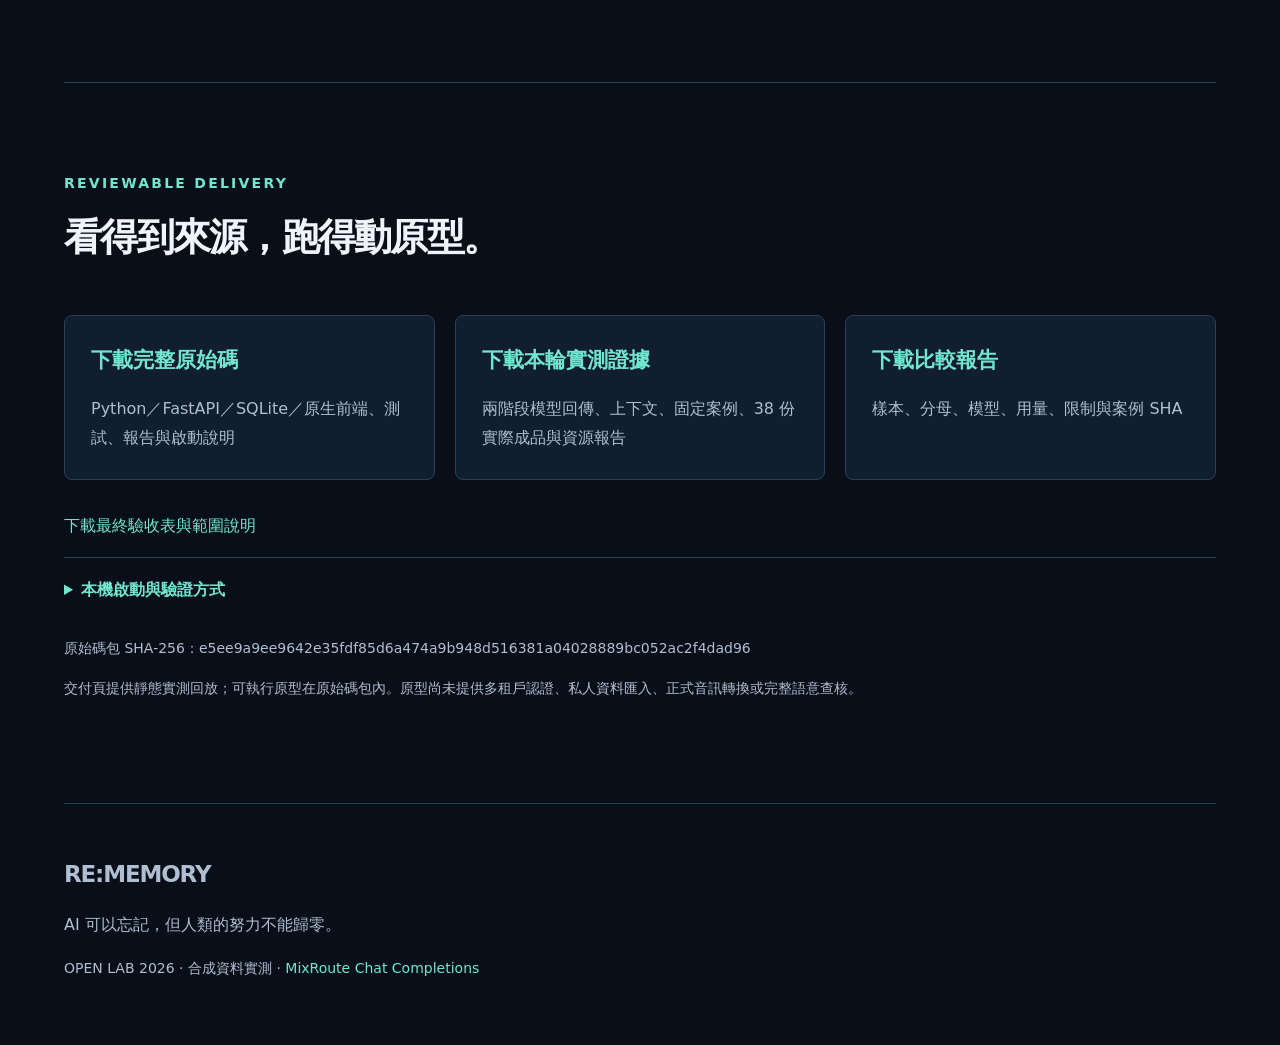
==== commit f0932ea1: "Set the latest participant recording as the primary demo" ====
--- a/index.html
+++ b/index.html
@@ -5,6 +5,6 @@
 <section class="principle"><h2>記憶找回，<br>任務接續。</h2><div><p>目前使用預載合成專案。輸入需求、找回並確認目標與限制，再由 MixRoute 產出 Markdown 驗收／接續清單。尚未支援聊天式多輪追問、對話歷史累積或私人聊天匯入。</p><p>此頁提供保存實測、操作影片與下載；互動原型需在本機啟動。最新單頁 SMART／auto 實測為 DeepSeek-V3.2，1 次呼叫、925 Token；已完成成果再次讀取不追加呼叫。</p><p><a class="text-link" href="https://github.com/orsinobbb/RE-MEMORY">GitHub 原始碼與啟動說明</a></p></div></section><section class="principle"><h2>模型切換，<br>工作不用重新開始。</h2><div><p>RE:MEMORY 用專案索引、稱呼、活動與來源關係，逐輪縮小候選。接手前檢查目前目標、限制、決策、任務與成品依賴；來源缺失、衝突或成品失效時，停止執行。</p><p>模型取得的是必要記憶與保存成品，不需要舊聊天全文。已完成任務保留完成紀錄；記憶修正留下歷史版本，受影響成品需要重新驗證。</p></div></section>
 <section id="handoff"><div class="section-heading"><div><p class="eyebrow">MIXROUTE · PERSISTENT MEMORY</p><h2>兩個模型，接續同一份努力。</h2></div><span class="badge">保存的 LIVE 實測</span></div><p>第一階段要求 <code>auto</code>，實際回傳 Sonnet；第二階段使用授權池中的 DeepSeek。兩個不同 Session 的原始歷史數都是 0。</p><div class="handoff"><div><div class="stage-selector" role="group" aria-label="檢視交接階段"><button id="stage1" aria-pressed="true">Sonnet · 建立方案</button><button id="stage2" aria-pressed="false">DeepSeek · 核對交接</button></div><h3 id="model-name"></h3><dl id="call-stats"></dl><details><summary>請求、Session 與成品 SHA</summary><div id="identifiers" class="mono"></div></details><p class="note">生成文字為 CLAIM。驗證涵蓋結構、目前目標與限制，不代表內容全部正確，也不代表清單已執行。</p></div><div class="artifact"><p class="eyebrow">實際保存的 MARKDOWN 成品</p><pre id="artifact-content" tabindex="0"></pre><a id="artifact-download" class="text-link" download>下載這份成品</a></div></div><details class="proof"><summary>核對第二個模型收到的前一份成品</summary><p id="proof-status"></p><p class="mono" id="proof-sha"></p><pre id="prior-content" tabindex="0"></pre></details><p class="note">這些控制項只讀取本站的保存紀錄，沒有額外 API 呼叫。完整上下文與回傳欄位可由下方證據檔核對。</p></section>
 <section id="experiment"><div class="section-heading"><div><p class="eyebrow">固定案例 · 相同 4K 上下文預算</p><h2>保留實測，也保留界線。</h2></div></div><p>測試前固定 20 個新句型：16 個可接續任務、4 個應停止案例。使用十個合成專案的來源資料，測試後沒有調整路由或答案。這不是封存盲測，也不代表真實使用者的普遍表現。</p><div class="table-wrap"><table><thead><tr><th>策略</th><th>成品通過</th><th>應停止案例</th><th>實際模型</th><th>已知 Tokens</th></tr></thead><tbody id="benchmark-rows"></tbody></table></div><p class="note">E：必要記憶＋固定模型；F：必要記憶＋SMART／auto。Sonnet 另測預選的 6 個案例，樣本範圍較小。</p><div class="finding"><strong>這組 F／auto 全部選了 DeepSeek。</strong><p>兩種策略均通過目前的成品檢查，但沒有證據顯示 auto 提高了模型品質。另有 A–F 六策略與 10／100／1000 專案的離線測試，完整結果及失敗紀錄放在原始碼包。</p></div><div class="measurements"><div><strong>40 次</strong><span>本輪真實生成（含兩階段交接）</span></div><div><strong>41,697</strong><span>本輪已知 API Tokens</span></div><div><strong>UNKNOWN</strong><span>實際帳單，保守預留額不等於發票</span></div></div><p class="note">最後 40 次模型與 Token 用量已對上控制台紀錄；參考費用小計 US$0.038070，正式帳單仍為 UNKNOWN。</p><p class="note">本輪無未知用量；累計有兩筆早期失敗呼叫的用量未知。開發與測試由 Codex 協助，作品內的模型生成由 MixRoute 提供。</p></section>
-<section id="demo"><div class="section-heading"><div><p class="eyebrow">GENUINE SCREEN RECORDING</p><h2>兩分半鐘，看工作如何接續。</h2></div><span class="badge" id="video-status">本人旁白已上傳 · 獨立音檔</span></div><video controls preload="metadata" poster="assets/live-interface.png" aria-label="RE:MEMORY 真實操作錄影，靜音預覽"><source src="assets/screen-silent.mp4" type="video/mp4"><p>瀏覽器無法播放，請<a href="assets/screen-silent.mp4" download>下載操作影片</a>。</p></video><p class="note">真實本機介面錄影，展示保存的 LIVE 實測紀錄。本人旁白已以下方獨立音檔上傳；操作影片保留原始靜音版。</p><p><strong>參賽者本人旁白</strong></p><audio controls preload="metadata" aria-label="參賽者本人旁白錄音"><source src="assets/participant-voice.m4a" type="audio/mp4"></audio><p><a class="text-link" href="assets/participant-voice.m4a" download>下載本人旁白原始錄音（M4A）</a></p><a class="text-link" href="assets/voiceover.txt" download>下載本人錄音逐句稿</a></section>
+<section id="demo"><div class="section-heading"><div><p class="eyebrow">GENUINE SCREEN RECORDING</p><h2>三分鐘，看工作如何接續。</h2></div><span class="badge" id="video-status">最新操作錄影 · 本人旁白獨立提供</span></div><video controls preload="metadata" poster="assets/participant-demo-poster.jpg" aria-label="RE:MEMORY 最新三步驟操作錄影，旁白獨立提供"><source src="assets/participant-demo-20261128.mp4" type="video/mp4"><p>瀏覽器無法播放，請<a href="assets/participant-demo-20261128.mp4" download>下載操作影片</a>。</p></video><p class="note">參賽者提供的最新三步驟操作錄影，約2分59.5秒。影片沒有音軌，本人旁白以下方獨立音檔提供；本次未進行影音合成。</p><p><a class="text-link" href="assets/participant-demo-20261128.mp4" download>下載最新主要 Demo（MP4）</a></p><p><strong>參賽者本人旁白</strong></p><audio controls preload="metadata" aria-label="參賽者本人旁白錄音"><source src="assets/participant-voice.m4a" type="audio/mp4"></audio><p><a class="text-link" href="assets/participant-voice.m4a" download>下載本人旁白原始錄音（M4A）</a></p><a class="text-link" href="assets/voiceover.txt" download>下載本人錄音逐句稿</a></section>
 <section id="download"><div class="section-heading"><div><p class="eyebrow">REVIEWABLE DELIVERY</p><h2>看得到來源，跑得動原型。</h2></div></div><div class="downloads"><a href="assets/RE-MEMORY-source.zip" download><strong>下載完整原始碼</strong><span>Python／FastAPI／SQLite／原生前端、測試、報告與啟動說明</span></a><a href="assets/RE-MEMORY-evidence.zip" download><strong>下載本輪實測證據</strong><span>兩階段模型回傳、上下文、固定案例、38 份實際成品與資源報告</span></a><a href="assets/final-live-summary.md" download><strong>下載比較報告</strong><span>樣本、分母、模型、用量、限制與案例 SHA</span></a></div><p><a class="text-link" href="assets/acceptance.md" download>下載最終驗收表與範圍說明</a></p><details class="setup"><summary>本機啟動與驗證方式</summary><ol><li>解壓縮原始碼，依 README 安裝 Python 3.12 與依賴。</li><li>macOS 執行 <code>./start_mac.sh</code>；Windows 執行 <code>start_windows.bat</code>。</li><li>開啟 <code>http://127.0.0.1:8791</code>。本機 SIMULATION 不需要金鑰，也不消耗模型 Tokens。</li><li>需要真實生成時，將 <code>.env.example</code> 複製為本機 <code>.env</code>，填入自己的 MixRoute Key、授權模型池與核對過的單價。金鑰只留本機。</li><li>首頁使用三步驟：輸入需求 → 找回並確認專案 → 取得成果。選擇 MixRoute 自動選模（SMART），按下確認專案並接續；系統自動建立空白工作階段。已完成的工作會直接讀取成果，不重複呼叫 API。</li></ol></details><p class="note" id="source-sha"></p><p class="note">交付頁提供靜態實測回放；可執行原型在原始碼包內。原型尚未提供多租戶認證、私人資料匯入、正式音訊轉換或完整語意查核。</p></section>
 </main><footer><div class="brand">RE:MEMORY</div><p>AI 可以忘記，但人類的努力不能歸零。</p><p class="note">OPEN LAB 2026 · 合成資料實測 · <a href="https://api.mixroute.ai/v1/chat/completions">MixRoute Chat Completions</a></p></footer></body></html>
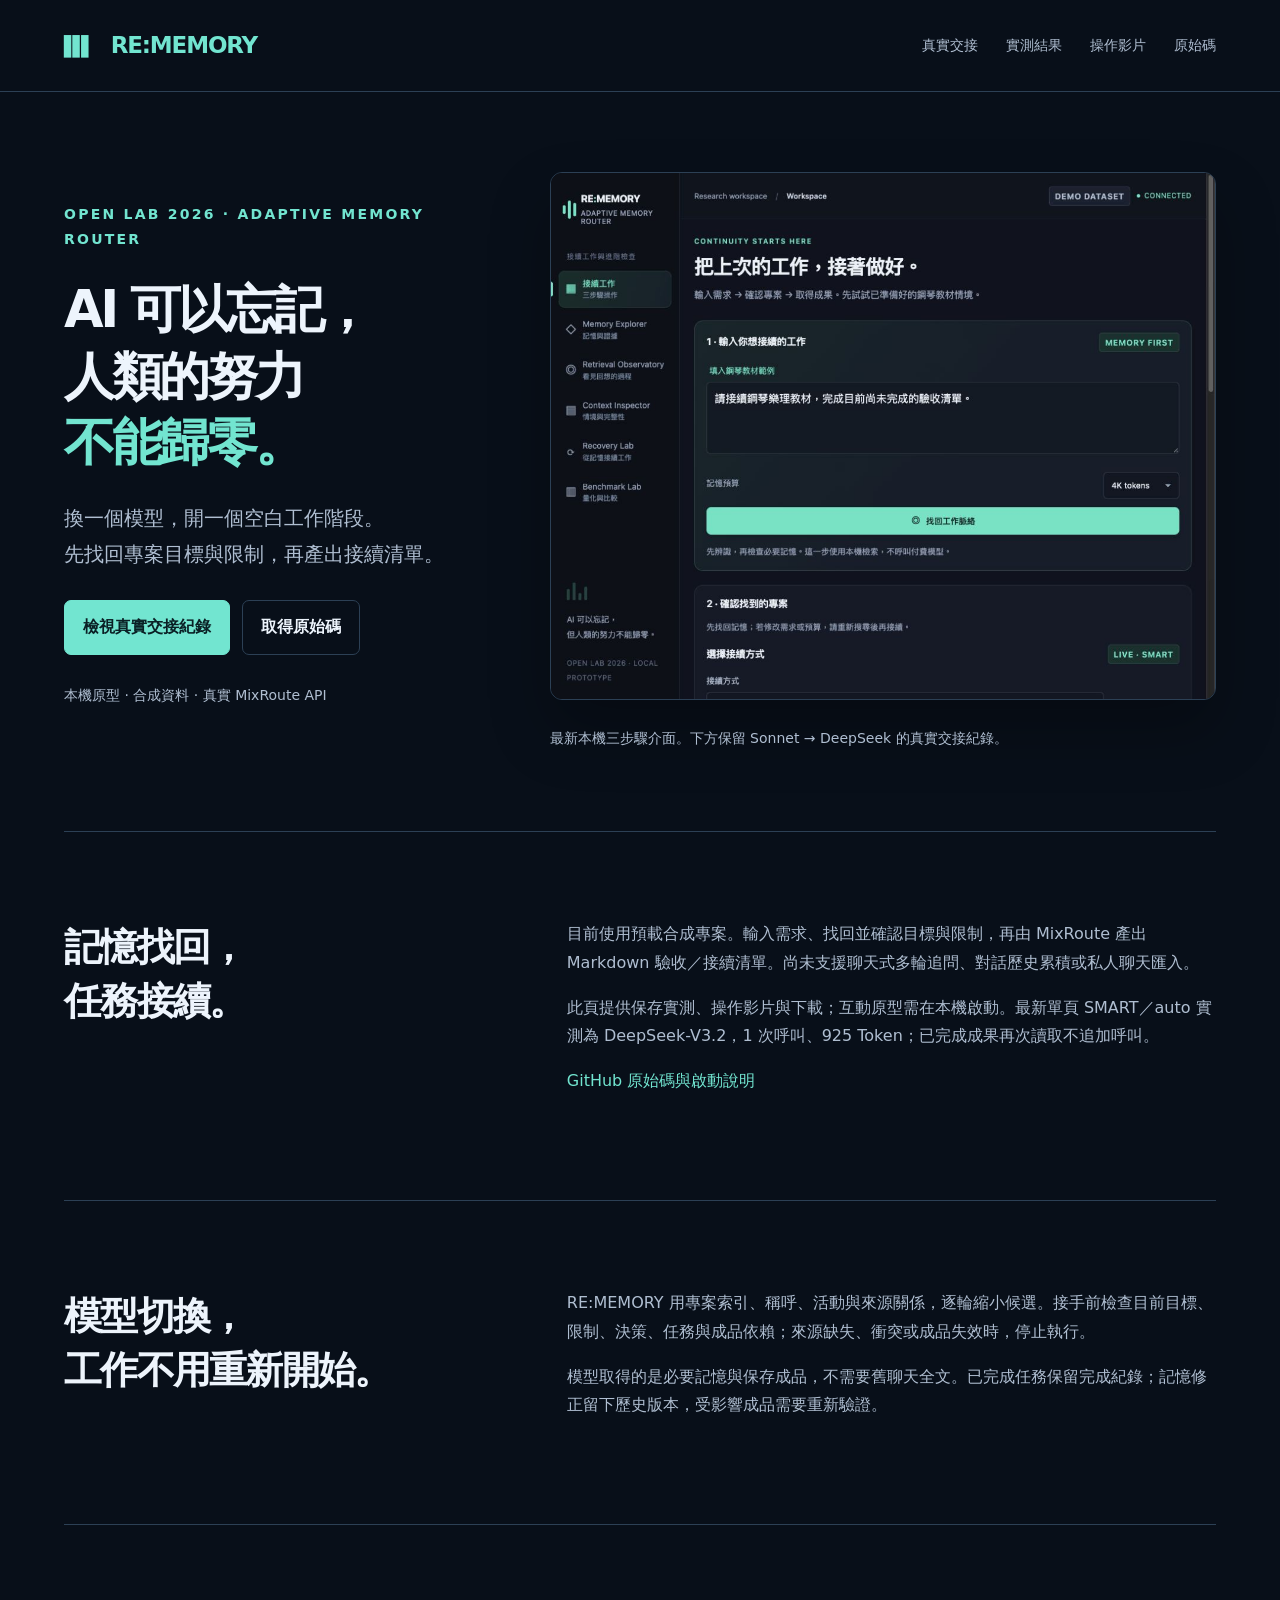
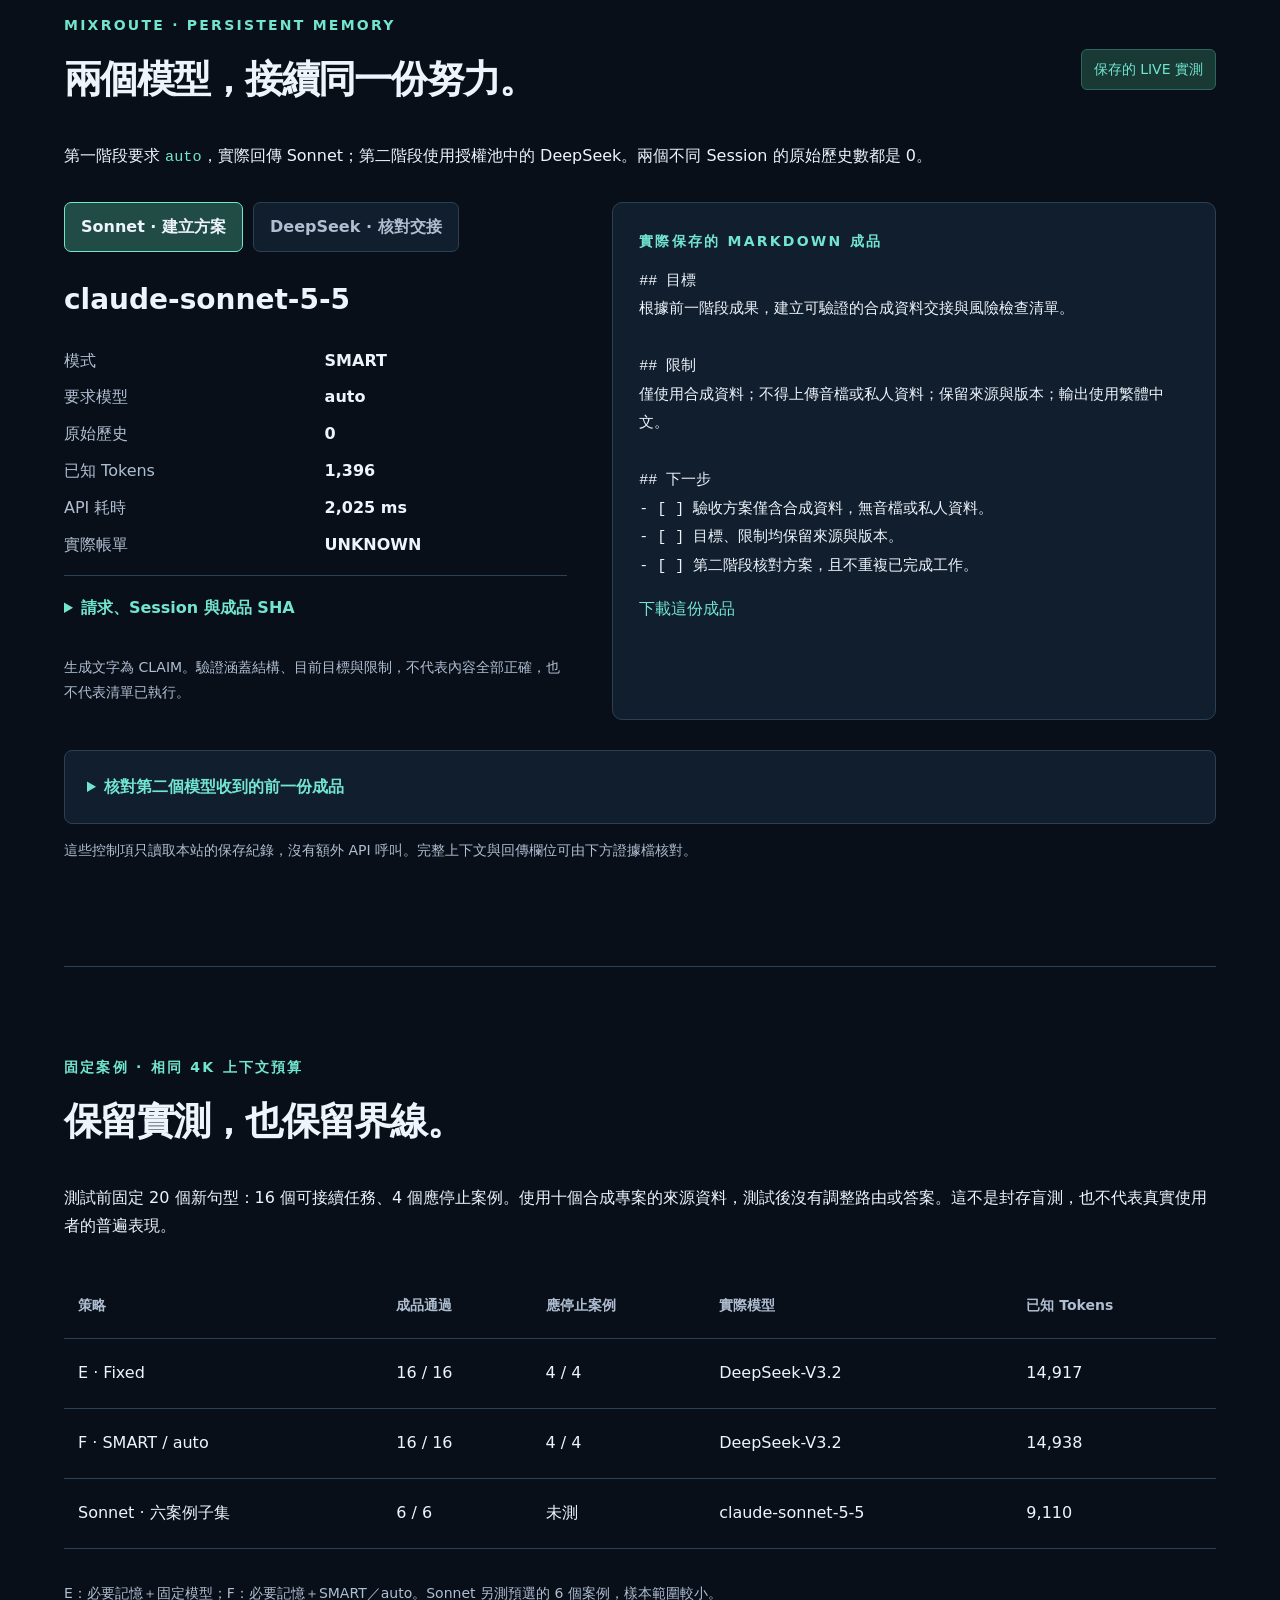
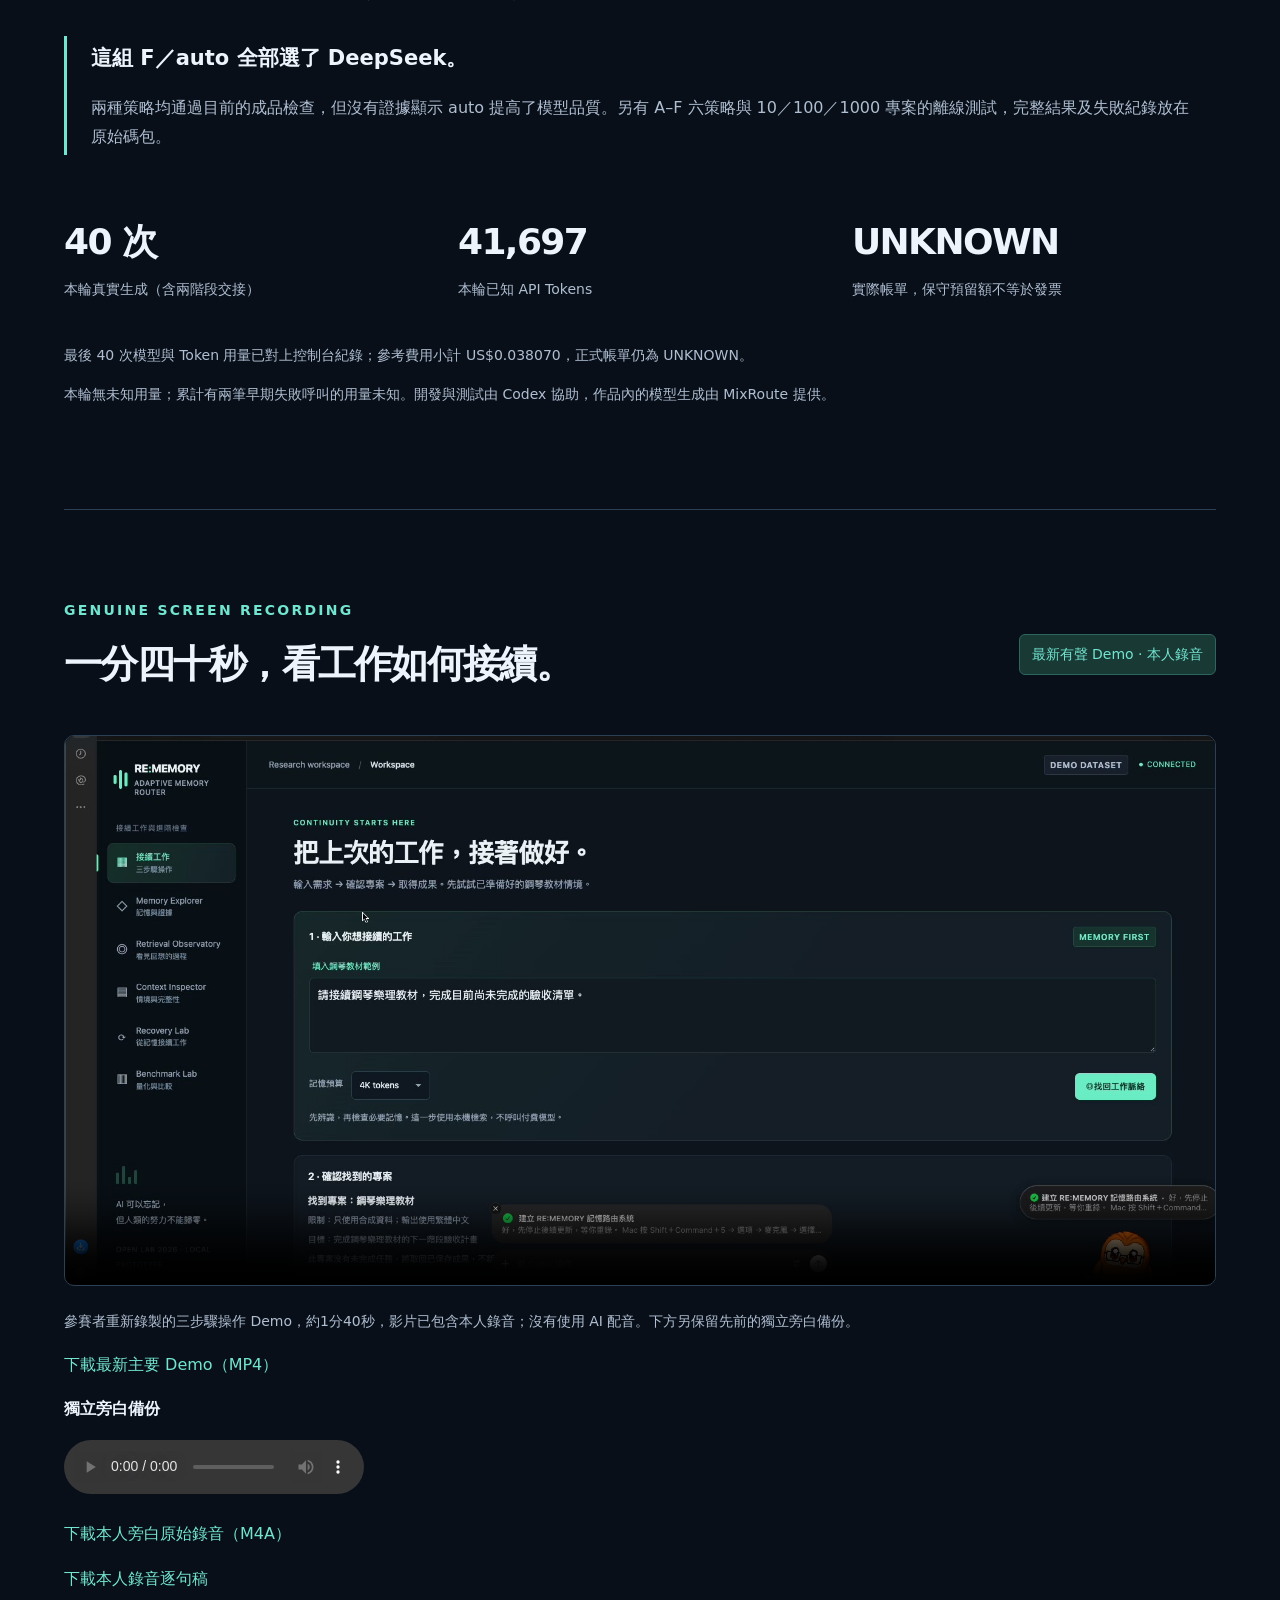
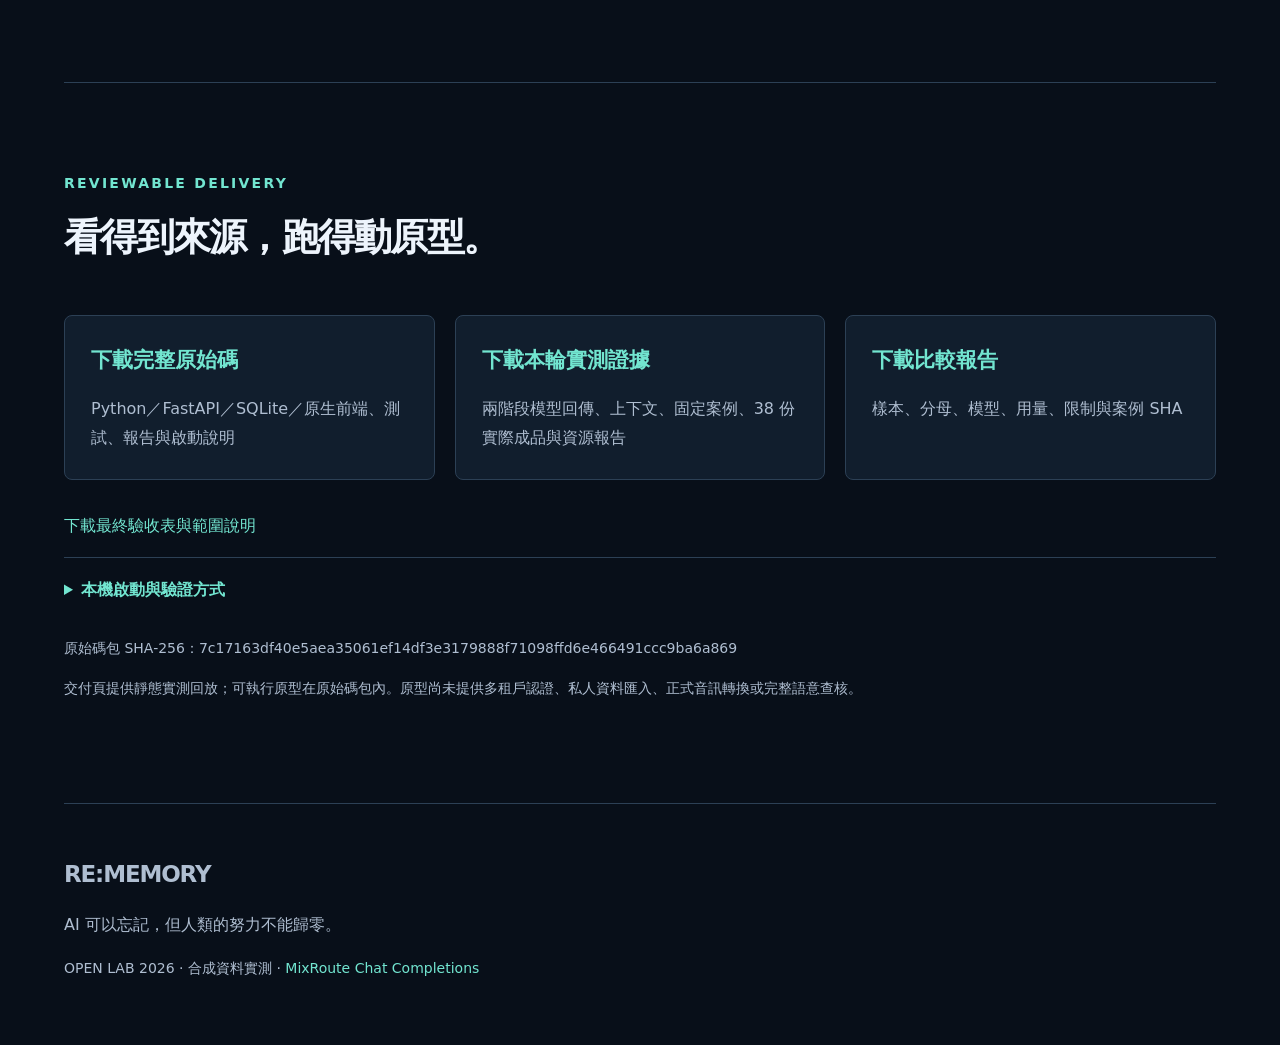
==== commit 0a71a2be: "Replace the primary demo with the participant voiced recording" ====
--- a/index.html
+++ b/index.html
@@ -5,6 +5,6 @@
 <section class="principle"><h2>記憶找回，<br>任務接續。</h2><div><p>目前使用預載合成專案。輸入需求、找回並確認目標與限制，再由 MixRoute 產出 Markdown 驗收／接續清單。尚未支援聊天式多輪追問、對話歷史累積或私人聊天匯入。</p><p>此頁提供保存實測、操作影片與下載；互動原型需在本機啟動。最新單頁 SMART／auto 實測為 DeepSeek-V3.2，1 次呼叫、925 Token；已完成成果再次讀取不追加呼叫。</p><p><a class="text-link" href="https://github.com/orsinobbb/RE-MEMORY">GitHub 原始碼與啟動說明</a></p></div></section><section class="principle"><h2>模型切換，<br>工作不用重新開始。</h2><div><p>RE:MEMORY 用專案索引、稱呼、活動與來源關係，逐輪縮小候選。接手前檢查目前目標、限制、決策、任務與成品依賴；來源缺失、衝突或成品失效時，停止執行。</p><p>模型取得的是必要記憶與保存成品，不需要舊聊天全文。已完成任務保留完成紀錄；記憶修正留下歷史版本，受影響成品需要重新驗證。</p></div></section>
 <section id="handoff"><div class="section-heading"><div><p class="eyebrow">MIXROUTE · PERSISTENT MEMORY</p><h2>兩個模型，接續同一份努力。</h2></div><span class="badge">保存的 LIVE 實測</span></div><p>第一階段要求 <code>auto</code>，實際回傳 Sonnet；第二階段使用授權池中的 DeepSeek。兩個不同 Session 的原始歷史數都是 0。</p><div class="handoff"><div><div class="stage-selector" role="group" aria-label="檢視交接階段"><button id="stage1" aria-pressed="true">Sonnet · 建立方案</button><button id="stage2" aria-pressed="false">DeepSeek · 核對交接</button></div><h3 id="model-name"></h3><dl id="call-stats"></dl><details><summary>請求、Session 與成品 SHA</summary><div id="identifiers" class="mono"></div></details><p class="note">生成文字為 CLAIM。驗證涵蓋結構、目前目標與限制，不代表內容全部正確，也不代表清單已執行。</p></div><div class="artifact"><p class="eyebrow">實際保存的 MARKDOWN 成品</p><pre id="artifact-content" tabindex="0"></pre><a id="artifact-download" class="text-link" download>下載這份成品</a></div></div><details class="proof"><summary>核對第二個模型收到的前一份成品</summary><p id="proof-status"></p><p class="mono" id="proof-sha"></p><pre id="prior-content" tabindex="0"></pre></details><p class="note">這些控制項只讀取本站的保存紀錄，沒有額外 API 呼叫。完整上下文與回傳欄位可由下方證據檔核對。</p></section>
 <section id="experiment"><div class="section-heading"><div><p class="eyebrow">固定案例 · 相同 4K 上下文預算</p><h2>保留實測，也保留界線。</h2></div></div><p>測試前固定 20 個新句型：16 個可接續任務、4 個應停止案例。使用十個合成專案的來源資料，測試後沒有調整路由或答案。這不是封存盲測，也不代表真實使用者的普遍表現。</p><div class="table-wrap"><table><thead><tr><th>策略</th><th>成品通過</th><th>應停止案例</th><th>實際模型</th><th>已知 Tokens</th></tr></thead><tbody id="benchmark-rows"></tbody></table></div><p class="note">E：必要記憶＋固定模型；F：必要記憶＋SMART／auto。Sonnet 另測預選的 6 個案例，樣本範圍較小。</p><div class="finding"><strong>這組 F／auto 全部選了 DeepSeek。</strong><p>兩種策略均通過目前的成品檢查，但沒有證據顯示 auto 提高了模型品質。另有 A–F 六策略與 10／100／1000 專案的離線測試，完整結果及失敗紀錄放在原始碼包。</p></div><div class="measurements"><div><strong>40 次</strong><span>本輪真實生成（含兩階段交接）</span></div><div><strong>41,697</strong><span>本輪已知 API Tokens</span></div><div><strong>UNKNOWN</strong><span>實際帳單，保守預留額不等於發票</span></div></div><p class="note">最後 40 次模型與 Token 用量已對上控制台紀錄；參考費用小計 US$0.038070，正式帳單仍為 UNKNOWN。</p><p class="note">本輪無未知用量；累計有兩筆早期失敗呼叫的用量未知。開發與測試由 Codex 協助，作品內的模型生成由 MixRoute 提供。</p></section>
-<section id="demo"><div class="section-heading"><div><p class="eyebrow">GENUINE SCREEN RECORDING</p><h2>三分鐘，看工作如何接續。</h2></div><span class="badge" id="video-status">最新操作錄影 · 本人旁白獨立提供</span></div><video controls preload="metadata" poster="assets/participant-demo-poster.jpg" aria-label="RE:MEMORY 最新三步驟操作錄影，旁白獨立提供"><source src="assets/participant-demo-20261128.mp4" type="video/mp4"><p>瀏覽器無法播放，請<a href="assets/participant-demo-20261128.mp4" download>下載操作影片</a>。</p></video><p class="note">參賽者提供的最新三步驟操作錄影，約2分59.5秒。影片沒有音軌，本人旁白以下方獨立音檔提供；本次未進行影音合成。</p><p><a class="text-link" href="assets/participant-demo-20261128.mp4" download>下載最新主要 Demo（MP4）</a></p><p><strong>參賽者本人旁白</strong></p><audio controls preload="metadata" aria-label="參賽者本人旁白錄音"><source src="assets/participant-voice.m4a" type="audio/mp4"></audio><p><a class="text-link" href="assets/participant-voice.m4a" download>下載本人旁白原始錄音（M4A）</a></p><a class="text-link" href="assets/voiceover.txt" download>下載本人錄音逐句稿</a></section>
+<section id="demo"><div class="section-heading"><div><p class="eyebrow">GENUINE SCREEN RECORDING</p><h2>一分四十秒，看工作如何接續。</h2></div><span class="badge" id="video-status">最新有聲 Demo · 本人錄音</span></div><video controls preload="metadata" poster="assets/participant-demo-voiced-poster.jpg" aria-label="RE:MEMORY 最新三步驟有聲操作錄影"><source src="assets/participant-demo-voiced-20261128.mp4" type="video/mp4"><p>瀏覽器無法播放，請<a href="assets/participant-demo-voiced-20261128.mp4" download>下載操作影片</a>。</p></video><p class="note">參賽者重新錄製的三步驟操作 Demo，約1分40秒，影片已包含本人錄音；沒有使用 AI 配音。下方另保留先前的獨立旁白備份。</p><p><a class="text-link" href="assets/participant-demo-voiced-20261128.mp4" download>下載最新主要 Demo（MP4）</a></p><p><strong>獨立旁白備份</strong></p><audio controls preload="metadata" aria-label="參賽者本人旁白錄音"><source src="assets/participant-voice.m4a" type="audio/mp4"></audio><p><a class="text-link" href="assets/participant-voice.m4a" download>下載本人旁白原始錄音（M4A）</a></p><a class="text-link" href="assets/voiceover.txt" download>下載本人錄音逐句稿</a></section>
 <section id="download"><div class="section-heading"><div><p class="eyebrow">REVIEWABLE DELIVERY</p><h2>看得到來源，跑得動原型。</h2></div></div><div class="downloads"><a href="assets/RE-MEMORY-source.zip" download><strong>下載完整原始碼</strong><span>Python／FastAPI／SQLite／原生前端、測試、報告與啟動說明</span></a><a href="assets/RE-MEMORY-evidence.zip" download><strong>下載本輪實測證據</strong><span>兩階段模型回傳、上下文、固定案例、38 份實際成品與資源報告</span></a><a href="assets/final-live-summary.md" download><strong>下載比較報告</strong><span>樣本、分母、模型、用量、限制與案例 SHA</span></a></div><p><a class="text-link" href="assets/acceptance.md" download>下載最終驗收表與範圍說明</a></p><details class="setup"><summary>本機啟動與驗證方式</summary><ol><li>解壓縮原始碼，依 README 安裝 Python 3.12 與依賴。</li><li>macOS 執行 <code>./start_mac.sh</code>；Windows 執行 <code>start_windows.bat</code>。</li><li>開啟 <code>http://127.0.0.1:8791</code>。本機 SIMULATION 不需要金鑰，也不消耗模型 Tokens。</li><li>需要真實生成時，將 <code>.env.example</code> 複製為本機 <code>.env</code>，填入自己的 MixRoute Key、授權模型池與核對過的單價。金鑰只留本機。</li><li>首頁使用三步驟：輸入需求 → 找回並確認專案 → 取得成果。選擇 MixRoute 自動選模（SMART），按下確認專案並接續；系統自動建立空白工作階段。已完成的工作會直接讀取成果，不重複呼叫 API。</li></ol></details><p class="note" id="source-sha"></p><p class="note">交付頁提供靜態實測回放；可執行原型在原始碼包內。原型尚未提供多租戶認證、私人資料匯入、正式音訊轉換或完整語意查核。</p></section>
 </main><footer><div class="brand">RE:MEMORY</div><p>AI 可以忘記，但人類的努力不能歸零。</p><p class="note">OPEN LAB 2026 · 合成資料實測 · <a href="https://api.mixroute.ai/v1/chat/completions">MixRoute Chat Completions</a></p></footer></body></html>
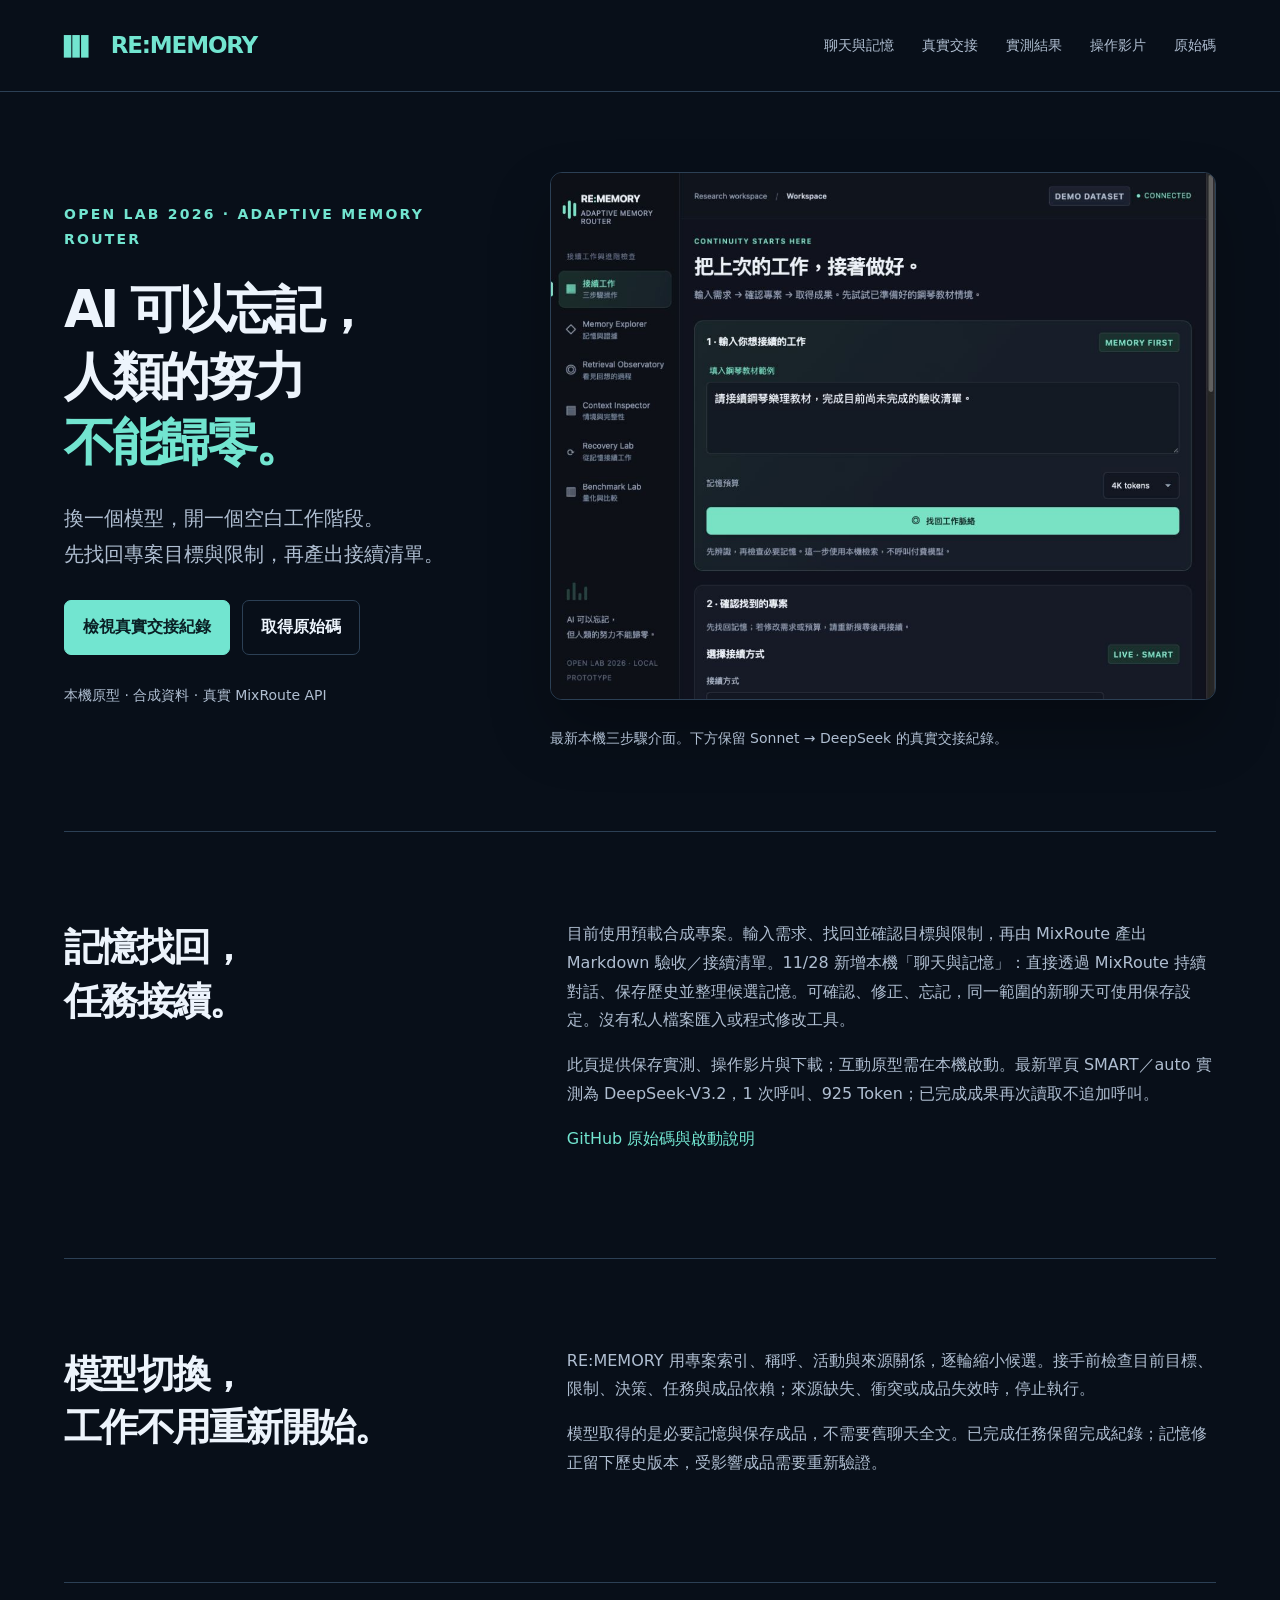
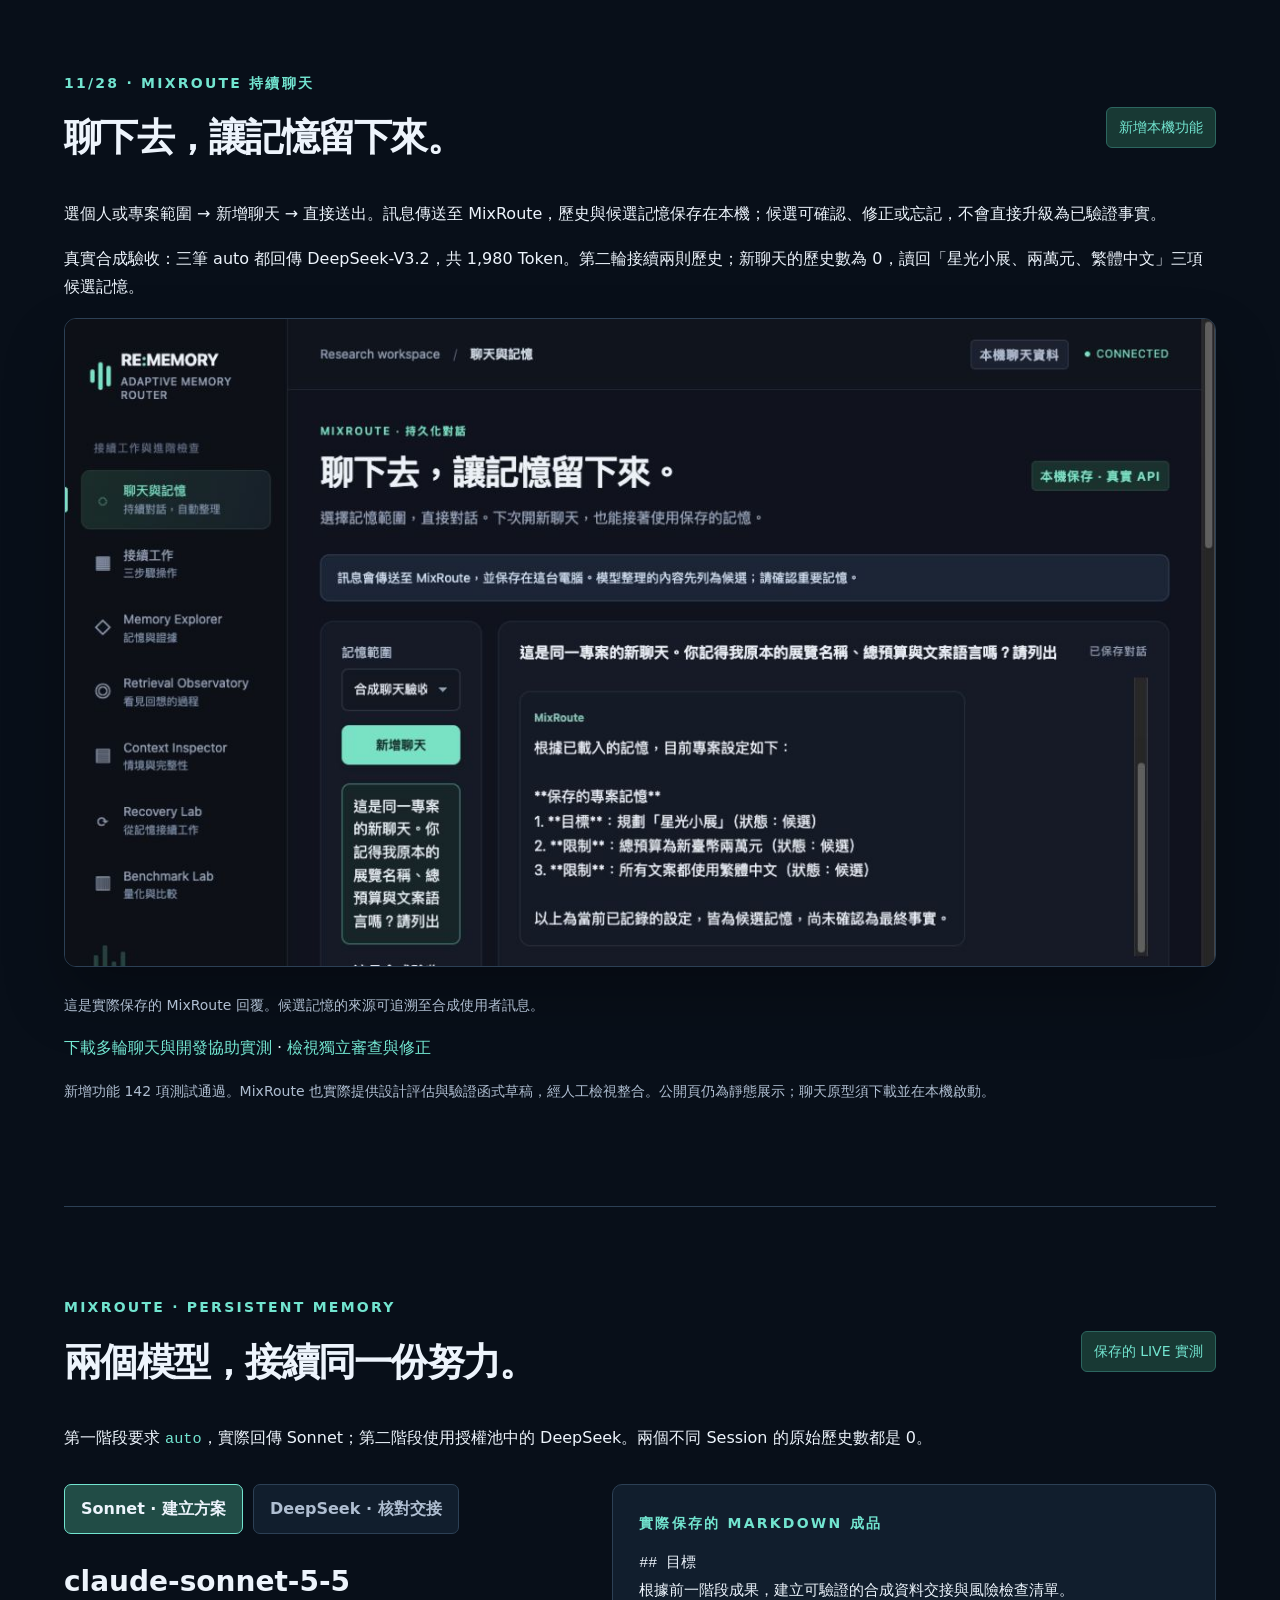
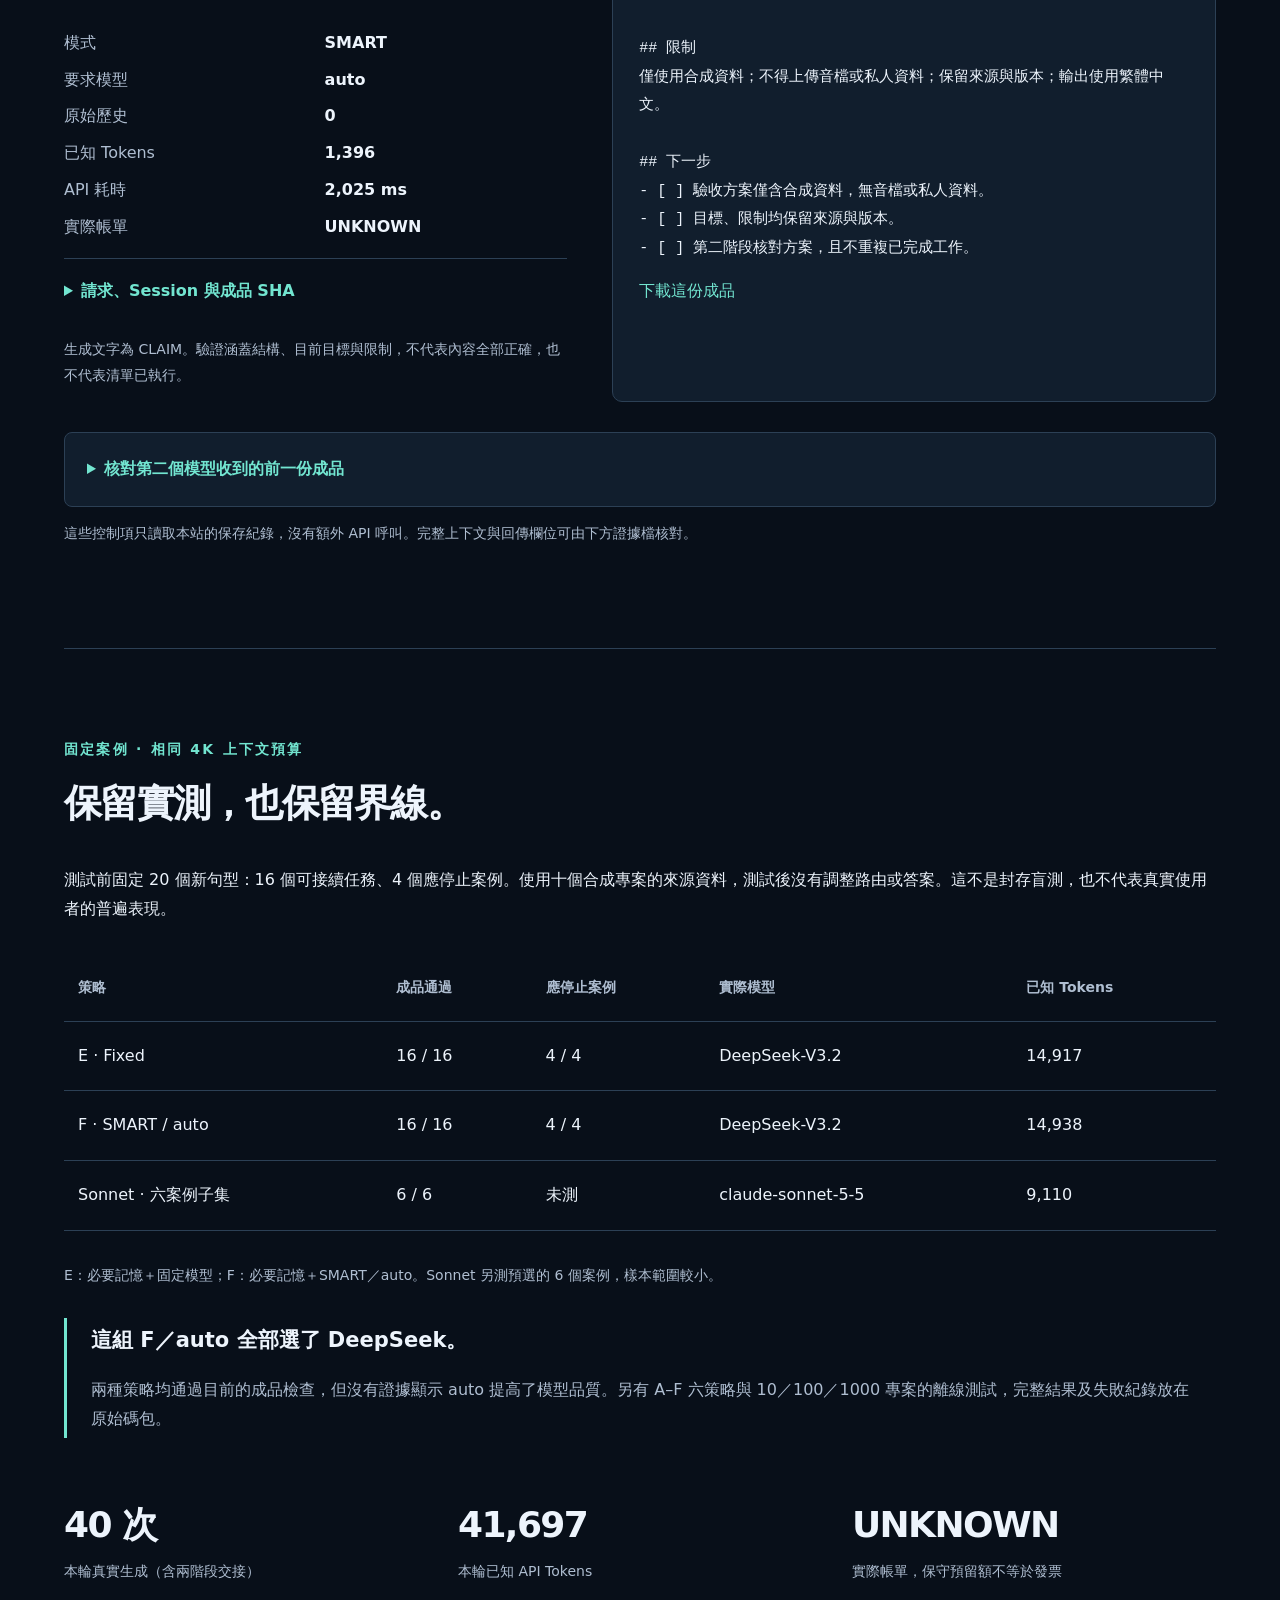
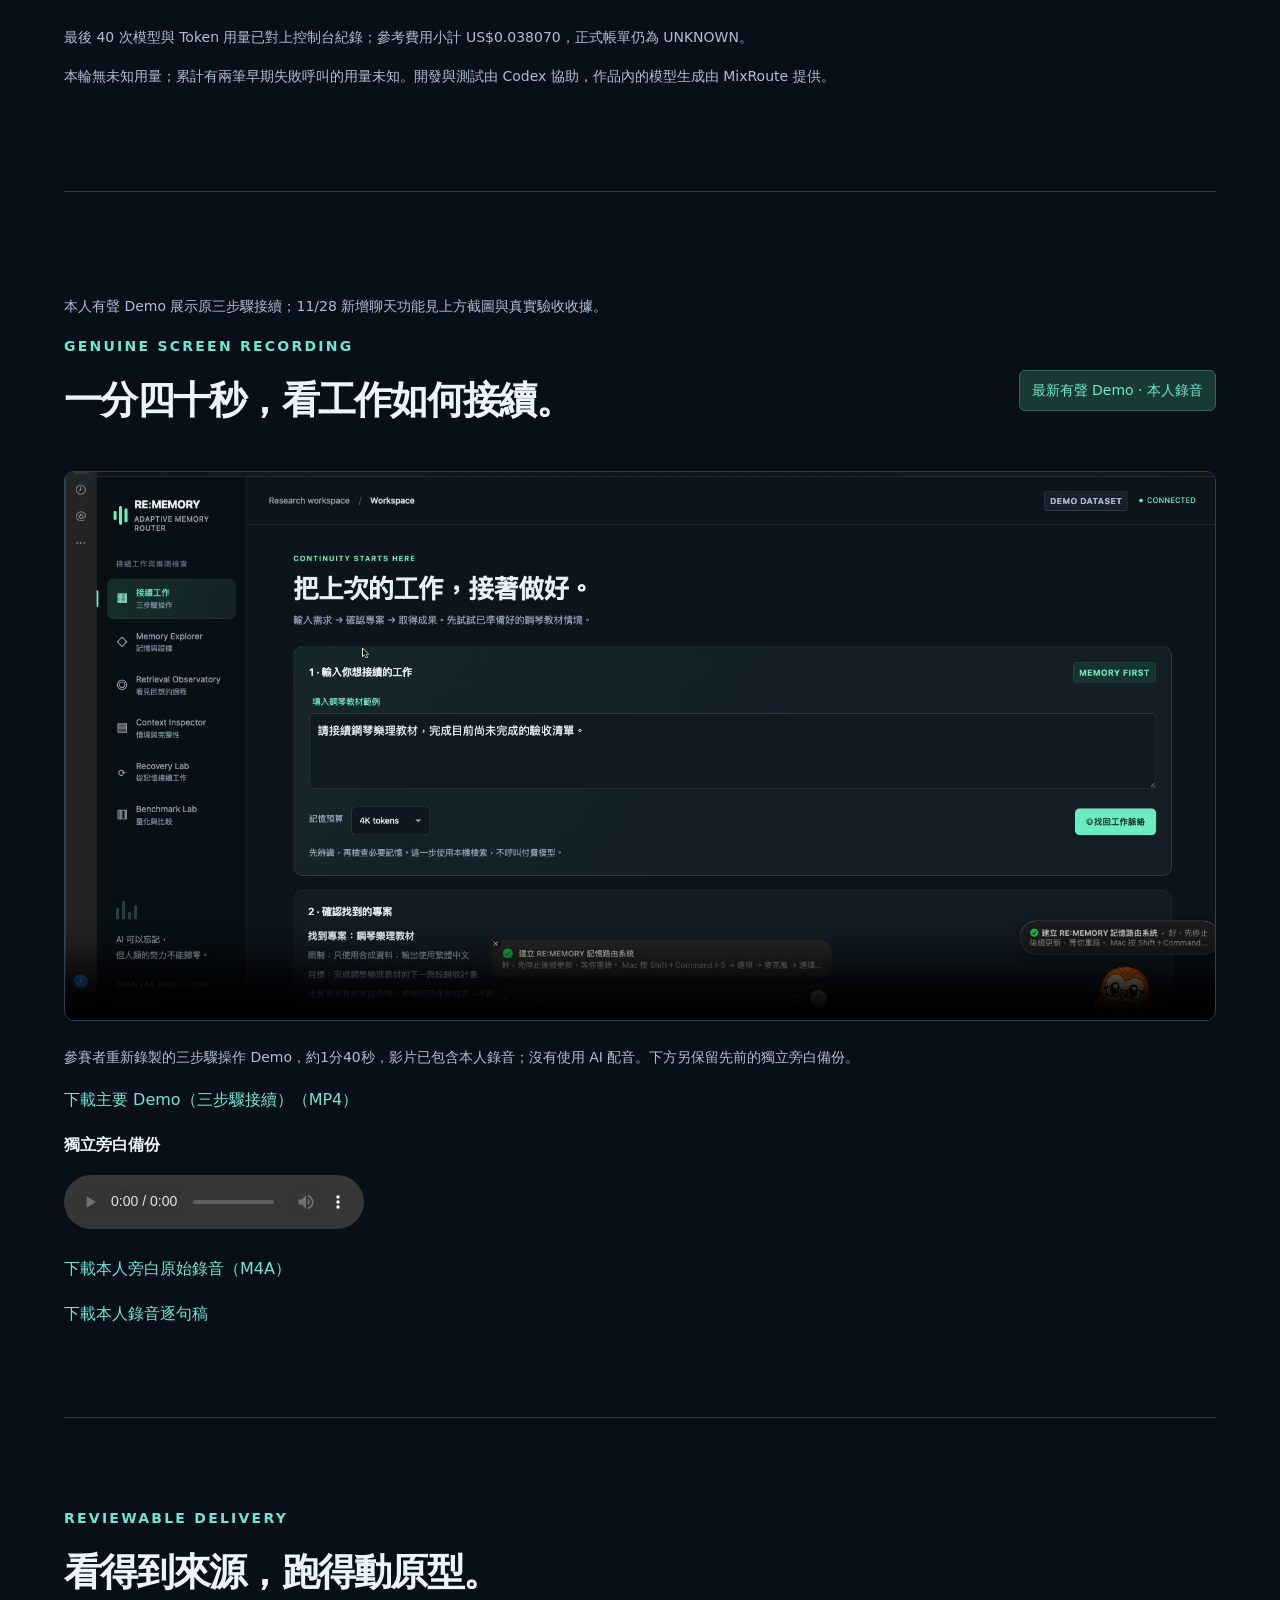
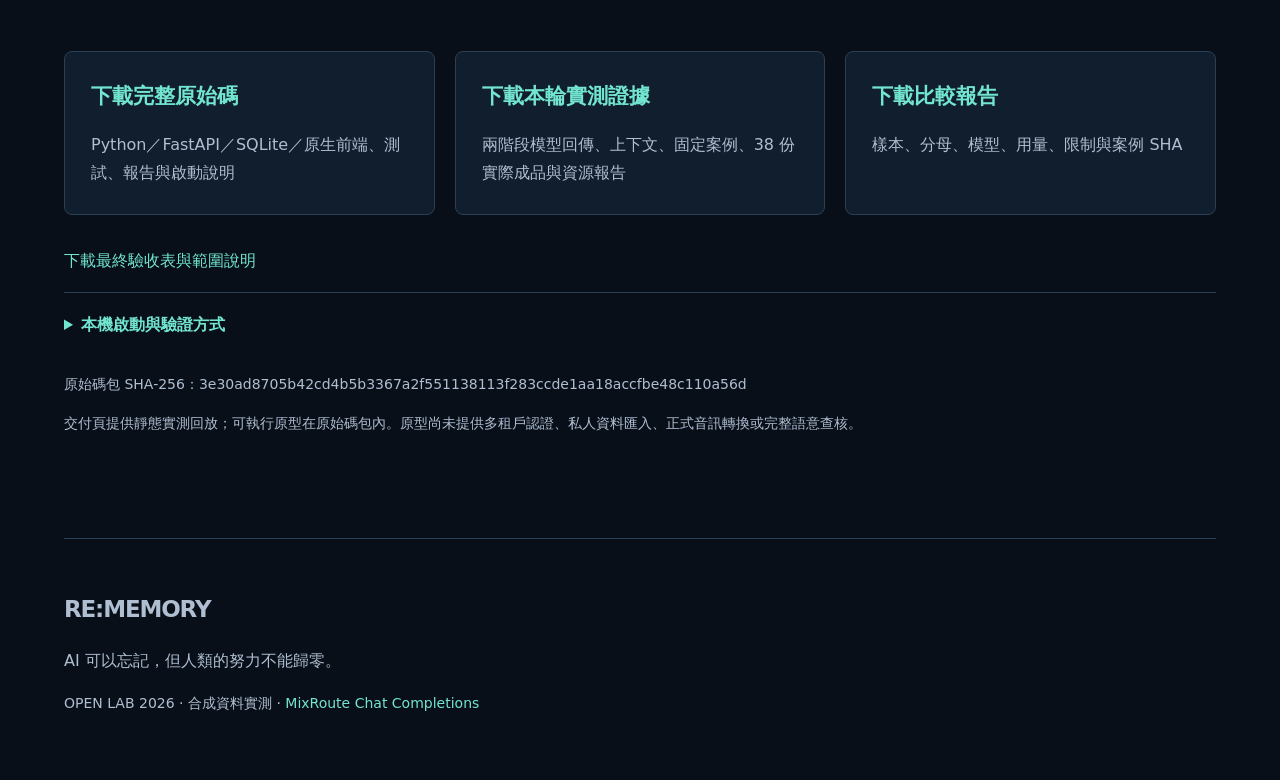
==== commit 9db087f5: "更新聊天記憶實測與原始碼下載" ====
--- a/index.html
+++ b/index.html
@@ -1,10 +1,10 @@
 <!doctype html>
 <html lang="zh-Hant"><head><meta charset="utf-8"><meta name="viewport" content="width=device-width,initial-scale=1"><meta name="description" content="RE:MEMORY 以持久化記憶找回專案目標與限制，讓 MixRoute 產出接續清單。OPEN LAB 2026 合成資料實測與原始碼。"><title>RE:MEMORY · 讓努力被接續</title><link rel="stylesheet" href="style.css"><script src="app.js" defer></script></head>
-<body><a class="skip" href="#main">跳至主要內容</a><header><a class="brand" href="#"><span class="mark" aria-hidden="true">▌▌▌</span> RE:MEMORY</a><nav aria-label="主要導覽"><a href="#handoff">真實交接</a><a href="#experiment">實測結果</a><a href="#demo">操作影片</a><a href="#download">原始碼</a></nav></header>
+<body><a class="skip" href="#main">跳至主要內容</a><header><a class="brand" href="#"><span class="mark" aria-hidden="true">▌▌▌</span> RE:MEMORY</a><nav aria-label="主要導覽"><a href="#chat">聊天與記憶</a><a href="#handoff">真實交接</a><a href="#experiment">實測結果</a><a href="#demo">操作影片</a><a href="#download">原始碼</a></nav></header>
 <main id="main"><section class="hero"><div><p class="eyebrow">OPEN LAB 2026 · ADAPTIVE MEMORY ROUTER</p><h1>AI 可以忘記，<br>人類的努力<br><em>不能歸零。</em></h1><p class="lead">換一個模型，開一個空白工作階段。<br>先找回專案目標與限制，再產出接續清單。</p><div class="actions"><a class="button" href="#handoff">檢視真實交接紀錄</a><a class="button secondary" href="#download">取得原始碼</a></div><p class="note">本機原型 · 合成資料 · 真實 MixRoute API</p></div><figure><img src="assets/quick-flow.png" alt="RE:MEMORY 三步驟首頁：輸入需求、確認專案、取得成果" width="1121" height="887"><figcaption>最新本機三步驟介面。下方保留 Sonnet → DeepSeek 的真實交接紀錄。</figcaption></figure></section>
-<section class="principle"><h2>記憶找回，<br>任務接續。</h2><div><p>目前使用預載合成專案。輸入需求、找回並確認目標與限制，再由 MixRoute 產出 Markdown 驗收／接續清單。尚未支援聊天式多輪追問、對話歷史累積或私人聊天匯入。</p><p>此頁提供保存實測、操作影片與下載；互動原型需在本機啟動。最新單頁 SMART／auto 實測為 DeepSeek-V3.2，1 次呼叫、925 Token；已完成成果再次讀取不追加呼叫。</p><p><a class="text-link" href="https://github.com/orsinobbb/RE-MEMORY">GitHub 原始碼與啟動說明</a></p></div></section><section class="principle"><h2>模型切換，<br>工作不用重新開始。</h2><div><p>RE:MEMORY 用專案索引、稱呼、活動與來源關係，逐輪縮小候選。接手前檢查目前目標、限制、決策、任務與成品依賴；來源缺失、衝突或成品失效時，停止執行。</p><p>模型取得的是必要記憶與保存成品，不需要舊聊天全文。已完成任務保留完成紀錄；記憶修正留下歷史版本，受影響成品需要重新驗證。</p></div></section>
-<section id="handoff"><div class="section-heading"><div><p class="eyebrow">MIXROUTE · PERSISTENT MEMORY</p><h2>兩個模型，接續同一份努力。</h2></div><span class="badge">保存的 LIVE 實測</span></div><p>第一階段要求 <code>auto</code>，實際回傳 Sonnet；第二階段使用授權池中的 DeepSeek。兩個不同 Session 的原始歷史數都是 0。</p><div class="handoff"><div><div class="stage-selector" role="group" aria-label="檢視交接階段"><button id="stage1" aria-pressed="true">Sonnet · 建立方案</button><button id="stage2" aria-pressed="false">DeepSeek · 核對交接</button></div><h3 id="model-name"></h3><dl id="call-stats"></dl><details><summary>請求、Session 與成品 SHA</summary><div id="identifiers" class="mono"></div></details><p class="note">生成文字為 CLAIM。驗證涵蓋結構、目前目標與限制，不代表內容全部正確，也不代表清單已執行。</p></div><div class="artifact"><p class="eyebrow">實際保存的 MARKDOWN 成品</p><pre id="artifact-content" tabindex="0"></pre><a id="artifact-download" class="text-link" download>下載這份成品</a></div></div><details class="proof"><summary>核對第二個模型收到的前一份成品</summary><p id="proof-status"></p><p class="mono" id="proof-sha"></p><pre id="prior-content" tabindex="0"></pre></details><p class="note">這些控制項只讀取本站的保存紀錄，沒有額外 API 呼叫。完整上下文與回傳欄位可由下方證據檔核對。</p></section>
+<section class="principle"><h2>記憶找回，<br>任務接續。</h2><div><p>目前使用預載合成專案。輸入需求、找回並確認目標與限制，再由 MixRoute 產出 Markdown 驗收／接續清單。11/28 新增本機「聊天與記憶」：直接透過 MixRoute 持續對話、保存歷史並整理候選記憶。可確認、修正、忘記，同一範圍的新聊天可使用保存設定。沒有私人檔案匯入或程式修改工具。</p><p>此頁提供保存實測、操作影片與下載；互動原型需在本機啟動。最新單頁 SMART／auto 實測為 DeepSeek-V3.2，1 次呼叫、925 Token；已完成成果再次讀取不追加呼叫。</p><p><a class="text-link" href="https://github.com/orsinobbb/RE-MEMORY">GitHub 原始碼與啟動說明</a></p></div></section><section class="principle"><h2>模型切換，<br>工作不用重新開始。</h2><div><p>RE:MEMORY 用專案索引、稱呼、活動與來源關係，逐輪縮小候選。接手前檢查目前目標、限制、決策、任務與成品依賴；來源缺失、衝突或成品失效時，停止執行。</p><p>模型取得的是必要記憶與保存成品，不需要舊聊天全文。已完成任務保留完成紀錄；記憶修正留下歷史版本，受影響成品需要重新驗證。</p></div></section>
+<section id="chat"><div class="section-heading"><div><p class="eyebrow">11/28 · MIXROUTE 持續聊天</p><h2>聊下去，讓記憶留下來。</h2></div><span class="badge">新增本機功能</span></div><p>選個人或專案範圍 → 新增聊天 → 直接送出。訊息傳送至 MixRoute，歷史與候選記憶保存在本機；候選可確認、修正或忘記，不會直接升級為已驗證事實。</p><p>真實合成驗收：三筆 auto 都回傳 DeepSeek-V3.2，共 1,980 Token。第二輪接續兩則歷史；新聊天的歷史數為 0，讀回「星光小展、兩萬元、繁體中文」三項候選記憶。</p><figure><img src="assets/chat-live-ui.png" alt="本機新聊天從保存記憶讀回展覽目標、兩萬元預算及繁體中文限制" width="1265" height="714" loading="lazy"><figcaption>這是實際保存的 MixRoute 回覆。候選記憶的來源可追溯至合成使用者訊息。</figcaption></figure><p><a class="text-link" href="assets/chat-memory-acceptance.json" download>下載多輪聊天與開發協助實測</a> · <a class="text-link" href="assets/chat-code-review.md" download>檢視獨立審查與修正</a></p><p class="note">新增功能 142 項測試通過。MixRoute 也實際提供設計評估與驗證函式草稿，經人工檢視整合。公開頁仍為靜態展示；聊天原型須下載並在本機啟動。</p></section><section id="handoff"><div class="section-heading"><div><p class="eyebrow">MIXROUTE · PERSISTENT MEMORY</p><h2>兩個模型，接續同一份努力。</h2></div><span class="badge">保存的 LIVE 實測</span></div><p>第一階段要求 <code>auto</code>，實際回傳 Sonnet；第二階段使用授權池中的 DeepSeek。兩個不同 Session 的原始歷史數都是 0。</p><div class="handoff"><div><div class="stage-selector" role="group" aria-label="檢視交接階段"><button id="stage1" aria-pressed="true">Sonnet · 建立方案</button><button id="stage2" aria-pressed="false">DeepSeek · 核對交接</button></div><h3 id="model-name"></h3><dl id="call-stats"></dl><details><summary>請求、Session 與成品 SHA</summary><div id="identifiers" class="mono"></div></details><p class="note">生成文字為 CLAIM。驗證涵蓋結構、目前目標與限制，不代表內容全部正確，也不代表清單已執行。</p></div><div class="artifact"><p class="eyebrow">實際保存的 MARKDOWN 成品</p><pre id="artifact-content" tabindex="0"></pre><a id="artifact-download" class="text-link" download>下載這份成品</a></div></div><details class="proof"><summary>核對第二個模型收到的前一份成品</summary><p id="proof-status"></p><p class="mono" id="proof-sha"></p><pre id="prior-content" tabindex="0"></pre></details><p class="note">這些控制項只讀取本站的保存紀錄，沒有額外 API 呼叫。完整上下文與回傳欄位可由下方證據檔核對。</p></section>
 <section id="experiment"><div class="section-heading"><div><p class="eyebrow">固定案例 · 相同 4K 上下文預算</p><h2>保留實測，也保留界線。</h2></div></div><p>測試前固定 20 個新句型：16 個可接續任務、4 個應停止案例。使用十個合成專案的來源資料，測試後沒有調整路由或答案。這不是封存盲測，也不代表真實使用者的普遍表現。</p><div class="table-wrap"><table><thead><tr><th>策略</th><th>成品通過</th><th>應停止案例</th><th>實際模型</th><th>已知 Tokens</th></tr></thead><tbody id="benchmark-rows"></tbody></table></div><p class="note">E：必要記憶＋固定模型；F：必要記憶＋SMART／auto。Sonnet 另測預選的 6 個案例，樣本範圍較小。</p><div class="finding"><strong>這組 F／auto 全部選了 DeepSeek。</strong><p>兩種策略均通過目前的成品檢查，但沒有證據顯示 auto 提高了模型品質。另有 A–F 六策略與 10／100／1000 專案的離線測試，完整結果及失敗紀錄放在原始碼包。</p></div><div class="measurements"><div><strong>40 次</strong><span>本輪真實生成（含兩階段交接）</span></div><div><strong>41,697</strong><span>本輪已知 API Tokens</span></div><div><strong>UNKNOWN</strong><span>實際帳單，保守預留額不等於發票</span></div></div><p class="note">最後 40 次模型與 Token 用量已對上控制台紀錄；參考費用小計 US$0.038070，正式帳單仍為 UNKNOWN。</p><p class="note">本輪無未知用量；累計有兩筆早期失敗呼叫的用量未知。開發與測試由 Codex 協助，作品內的模型生成由 MixRoute 提供。</p></section>
-<section id="demo"><div class="section-heading"><div><p class="eyebrow">GENUINE SCREEN RECORDING</p><h2>一分四十秒，看工作如何接續。</h2></div><span class="badge" id="video-status">最新有聲 Demo · 本人錄音</span></div><video controls preload="metadata" poster="assets/participant-demo-voiced-poster.jpg" aria-label="RE:MEMORY 最新三步驟有聲操作錄影"><source src="assets/participant-demo-voiced-20261128.mp4" type="video/mp4"><p>瀏覽器無法播放，請<a href="assets/participant-demo-voiced-20261128.mp4" download>下載操作影片</a>。</p></video><p class="note">參賽者重新錄製的三步驟操作 Demo，約1分40秒，影片已包含本人錄音；沒有使用 AI 配音。下方另保留先前的獨立旁白備份。</p><p><a class="text-link" href="assets/participant-demo-voiced-20261128.mp4" download>下載最新主要 Demo（MP4）</a></p><p><strong>獨立旁白備份</strong></p><audio controls preload="metadata" aria-label="參賽者本人旁白錄音"><source src="assets/participant-voice.m4a" type="audio/mp4"></audio><p><a class="text-link" href="assets/participant-voice.m4a" download>下載本人旁白原始錄音（M4A）</a></p><a class="text-link" href="assets/voiceover.txt" download>下載本人錄音逐句稿</a></section>
-<section id="download"><div class="section-heading"><div><p class="eyebrow">REVIEWABLE DELIVERY</p><h2>看得到來源，跑得動原型。</h2></div></div><div class="downloads"><a href="assets/RE-MEMORY-source.zip" download><strong>下載完整原始碼</strong><span>Python／FastAPI／SQLite／原生前端、測試、報告與啟動說明</span></a><a href="assets/RE-MEMORY-evidence.zip" download><strong>下載本輪實測證據</strong><span>兩階段模型回傳、上下文、固定案例、38 份實際成品與資源報告</span></a><a href="assets/final-live-summary.md" download><strong>下載比較報告</strong><span>樣本、分母、模型、用量、限制與案例 SHA</span></a></div><p><a class="text-link" href="assets/acceptance.md" download>下載最終驗收表與範圍說明</a></p><details class="setup"><summary>本機啟動與驗證方式</summary><ol><li>解壓縮原始碼，依 README 安裝 Python 3.12 與依賴。</li><li>macOS 執行 <code>./start_mac.sh</code>；Windows 執行 <code>start_windows.bat</code>。</li><li>開啟 <code>http://127.0.0.1:8791</code>。本機 SIMULATION 不需要金鑰，也不消耗模型 Tokens。</li><li>需要真實生成時，將 <code>.env.example</code> 複製為本機 <code>.env</code>，填入自己的 MixRoute Key、授權模型池與核對過的單價。金鑰只留本機。</li><li>首頁使用三步驟：輸入需求 → 找回並確認專案 → 取得成果。選擇 MixRoute 自動選模（SMART），按下確認專案並接續；系統自動建立空白工作階段。已完成的工作會直接讀取成果，不重複呼叫 API。</li></ol></details><p class="note" id="source-sha"></p><p class="note">交付頁提供靜態實測回放；可執行原型在原始碼包內。原型尚未提供多租戶認證、私人資料匯入、正式音訊轉換或完整語意查核。</p></section>
+<section id="demo"><p class="note">本人有聲 Demo 展示原三步驟接續；11/28 新增聊天功能見上方截圖與真實驗收收據。</p><div class="section-heading"><div><p class="eyebrow">GENUINE SCREEN RECORDING</p><h2>一分四十秒，看工作如何接續。</h2></div><span class="badge" id="video-status">最新有聲 Demo · 本人錄音</span></div><video controls preload="metadata" poster="assets/participant-demo-voiced-poster.jpg" aria-label="RE:MEMORY 最新三步驟有聲操作錄影"><source src="assets/participant-demo-voiced-20261128.mp4" type="video/mp4"><p>瀏覽器無法播放，請<a href="assets/participant-demo-voiced-20261128.mp4" download>下載操作影片</a>。</p></video><p class="note">參賽者重新錄製的三步驟操作 Demo，約1分40秒，影片已包含本人錄音；沒有使用 AI 配音。下方另保留先前的獨立旁白備份。</p><p><a class="text-link" href="assets/participant-demo-voiced-20261128.mp4" download>下載主要 Demo（三步驟接續）（MP4）</a></p><p><strong>獨立旁白備份</strong></p><audio controls preload="metadata" aria-label="參賽者本人旁白錄音"><source src="assets/participant-voice.m4a" type="audio/mp4"></audio><p><a class="text-link" href="assets/participant-voice.m4a" download>下載本人旁白原始錄音（M4A）</a></p><a class="text-link" href="assets/voiceover.txt" download>下載本人錄音逐句稿</a></section>
+<section id="download"><div class="section-heading"><div><p class="eyebrow">REVIEWABLE DELIVERY</p><h2>看得到來源，跑得動原型。</h2></div></div><div class="downloads"><a href="assets/RE-MEMORY-source.zip" download><strong>下載完整原始碼</strong><span>Python／FastAPI／SQLite／原生前端、測試、報告與啟動說明</span></a><a href="assets/RE-MEMORY-evidence.zip" download><strong>下載本輪實測證據</strong><span>兩階段模型回傳、上下文、固定案例、38 份實際成品與資源報告</span></a><a href="assets/final-live-summary.md" download><strong>下載比較報告</strong><span>樣本、分母、模型、用量、限制與案例 SHA</span></a></div><p><a class="text-link" href="assets/acceptance.md" download>下載最終驗收表與範圍說明</a></p><details class="setup"><summary>本機啟動與驗證方式</summary><ol><li>解壓縮原始碼，依 README 安裝 Python 3.12 與依賴。</li><li>macOS 執行 <code>./start_mac.sh</code>；Windows 執行 <code>start_windows.bat</code>。</li><li>開啟 <code>http://127.0.0.1:8791</code>。本機 SIMULATION 不需要金鑰，也不消耗模型 Tokens。</li><li>需要真實生成時，將 <code>.env.example</code> 複製為本機 <code>.env</code>，填入自己的 MixRoute Key、授權模型池與核對過的單價。金鑰只留本機。</li><li>首頁選擇記憶範圍並新增聊天，使用 auto 直接對話；右側確認、修正或忘記候選記憶。左側「接續工作」保留三步驟：輸入需求 → 找回並確認專案 → 取得成果。選擇 MixRoute 自動選模（SMART），按下確認專案並接續；系統自動建立空白工作階段。已完成的工作會直接讀取成果，不重複呼叫 API。</li></ol></details><p class="note" id="source-sha"></p><p class="note">交付頁提供靜態實測回放；可執行原型在原始碼包內。原型尚未提供多租戶認證、私人資料匯入、正式音訊轉換或完整語意查核。</p></section>
 </main><footer><div class="brand">RE:MEMORY</div><p>AI 可以忘記，但人類的努力不能歸零。</p><p class="note">OPEN LAB 2026 · 合成資料實測 · <a href="https://api.mixroute.ai/v1/chat/completions">MixRoute Chat Completions</a></p></footer></body></html>
